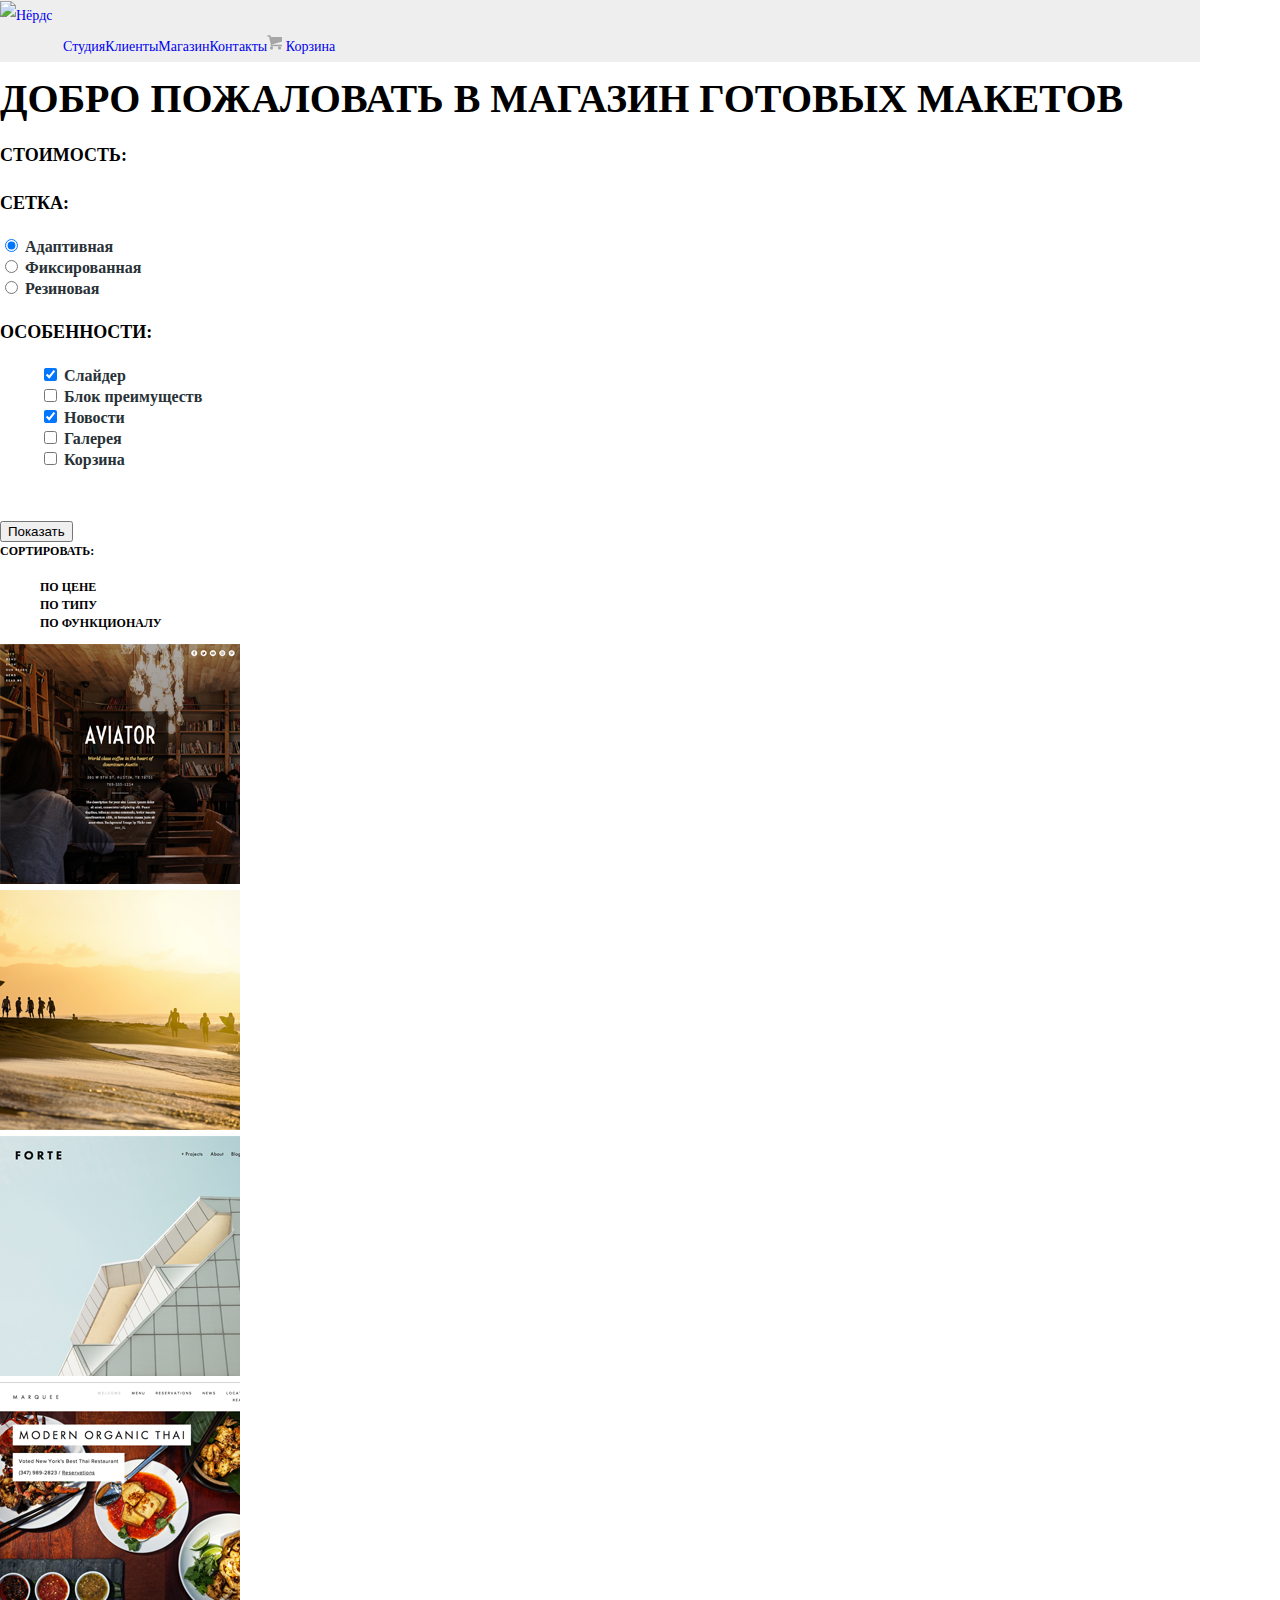
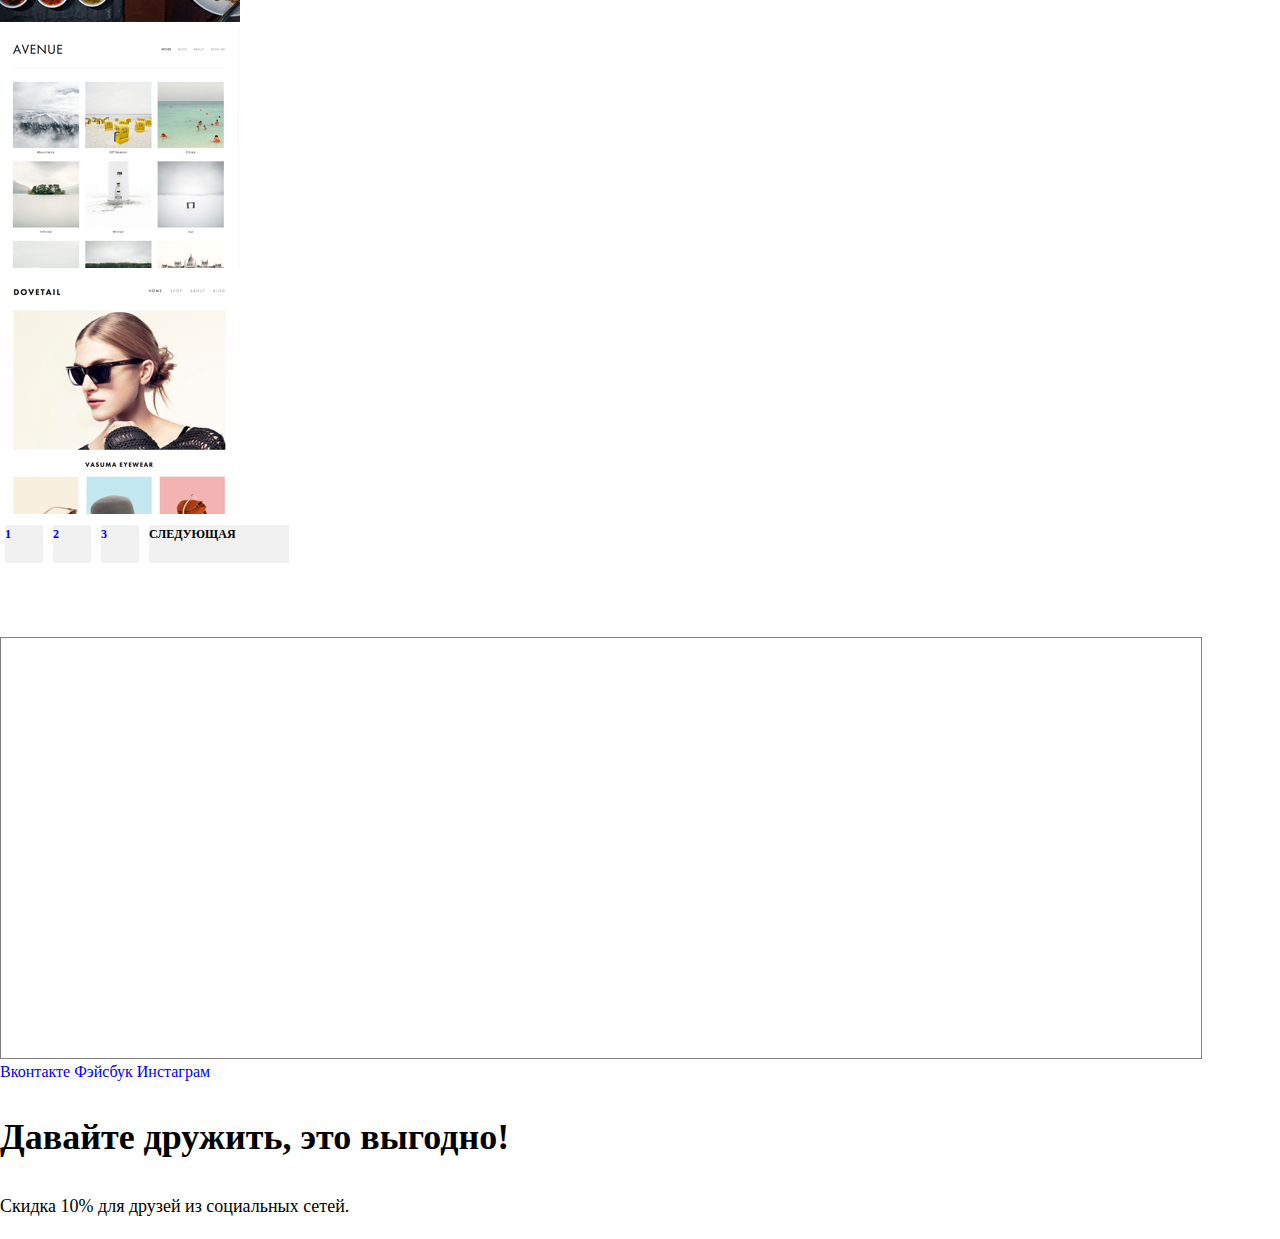
==== catalog.html @ 52294594 "5" ====
<!DOCTYPE html>
<html lang="ru">
  <head>
     <meta charset="utf-8">
     <link href="css/style.css" type="text/css" rel="stylesheet">
     <title>HTML Academy: Нёрдс</title>
  </head>
<body>
 <header class="main-header">
    <div class="container">
        <div class="index-logo">
           <a href="index.html"><img src="data:image/png;" href="index.html" width="" height="" alt="Нёрдс"></a>
        </div>
      <nav class="main-navigation">
         <ul class="top-menu">
            <li class="top-menu-link1"><a href="#">Студия</a></li>
            <li class="top-menu-link1"><a href="#">Клиенты</a></li>
            <li class="top-menu-link1"><a href="index.html">Магазин</a></li>
            <li class="top-menu-link1"><a href="#">Контакты</a></li>
         </ul>
      </nav>
      <div class="user-block">
        <img src="img/.icon-basket.png" width="15" height="15" alt="icon-basket">
        <a class="cart" href="#">Корзина</a>
      </div>
    </div>
 </header>
<main class="container"
  <div class="welcome">
   <h1>ДОБРО ПОЖАЛОВАТЬ В МАГАЗИН ГОТОВЫХ МАКЕТОВ<h2>
  </div>
  <div class="block-left"
    <div class="cost">
      <p>СТОИМОСТЬ:</p>
      <!--фильтр-->
    </div>
    <div class="regulation">
      <div class="grid">
        <p>СЕТКА:</p>
        </label>
         <input type="radio" name="type" value="Адаптивная" checked>
          Адаптивная
        </label><br>
        </label>
         <input type="radio" name="type" value="Фиксированная">
          Фиксированная
        </label><br>
        </label>
         <input type="radio" name="type" value="Резиновая">
          Резиновая
        </label>
      </div>
      <div class="features">
        <p>ОСОБЕННОСТИ:</p>
        <ul class="choose-features">
          <li><input type="checkbox" name="attribute" checked>
              <label for="Слайдер">Слайдер</label></li>
          <li><input type="checkbox" name="attribute">
              <label for="Блок преимуществ">Блок преимуществ</label></li>
          <li><input type="checkbox" name="attribute" checked>
              <label for="Новости">Новости</label></li>
          <li><input type="checkbox" name="attribute">
              <label for="Галерея">Галерея</label></li>
          <li><input type="checkbox" name="attribute">
              <label for="Корзина">Корзина</label></li><br>
      </div>
      <input class="show" type="submit" value="Показать">
    </div>
  </div>
  <div class="block-content">
   <div class="sort"
       <p>СОРТИРОВАТЬ:</p>
     <ul>
       <li>ПО ЦЕНЕ</li>
       <li>ПО ТИПУ</li>
       <li>ПО ФУНКЦИОНАЛУ</li>
     </ul>
   </div>
   <div class="model-1">
      <div class="img">
        <img src="img/Layer 34.png" weight="240" height="240" alt="aviator">
      </div>
      <div class="window">
        <!--всплывающее окно с названием-->
      </div>
   </div>
   <div class="model-2">
      <div class="img">
        <img src="img/sqspc2-1.png" weight="240" height="240" alt="sunset">
      </div>
      <div class="window">
      <!--всплывающее окно с названием-->
      </div>
   </div>
   <div class="model-3">
     <div class="img">
       <img src="img/forte.png" weight="240" height="240" alt="forte">
     </div>
     <div class="window">
     <!--всплывающее окно с названием-->
     </div>
   </div>
   <div class="mode-4">
     <div class="img">
       <img src="img/thai.png" weight="240" height="240" alt="thai">
     </div>
     <div class="window">
     <!--всплывающее окно с названием-->
     </div>
   </div>
   <div class="model-5">
     <img src="img/avenue.png" weight="240" height="240" alt="avenue">
     <div class="img">
     </div>
     <div class="window">
     <!--всплывающее окно с названием-->
     </div>
   </div>
   <div class="model-6">
     <img src="img/dovetail.png" weight="240" height="240" alt="dovetail">
     <div class="img">
     </div>
     <div class="window">
     <!--всплывающее окно с названием-->
     </div>
   </div>
  </div>
  <div class="paginator">
              <a href="#" class="first" checked>1</a>
              <a href="#" class="second">2</a>
              <a href="#" class="third">3</a>
              <a href="#" class="next">СЛЕДУЮЩАЯ</a>
  </div>
</main>
<div class="container">
   <div class="map-app">
    <!--Сюда вставим карту-->
   </div>
   <footer class="main-footer">
        <div class="contacts">
          <a class="btn" value="VKontakte" href="#">Вконтакте</a>
          <a class="btn" value="facebook" href="#">Фэйсбук</a>
          <a class="btn" value="instagram" href="#">Инстаграм</a>
          <p class="lets-friend"><b>Давайте дружить, это выгодно!</b></p>
          <p>Скидка 10% для друзей из социальных сетей.</p>
        </div>
   </footer>
  </div>
 </body>
</html>
---- css/style.css ----
body {
  font-family: Roboto Medium;
  font-size: 16px;
  line-height: 22px;
  color: #283136;
  margin:0;
  padding:0;
}
<!-- может лишнее
 .text-under-h2,
.we-work-hard  {
  font-size: 16px;
  line-height: 22px;
  color: #283136;
  font-family: Roboto Medium;
} -->
header {
  width: 1200px;
  background-color: #eeeeee;
}
h1 {
  font-size: 40px;
  line-height: auto;
  color: #000000;
}
h2,
.lets-friend,
.we-proud {
  font-size: 36px;
  line-height: 36px;
  color: #000000;
  font-family: Roboto Medium;
}
h3 {
  font-size: 18px;
  line-height: 30px;
  color: #000000;
  font-family: Roboto Medium;
}
.text-under-h3 {
  font-family: Roboto Medium;
  font-size: 15px;
  line-height: 22px;
  color: #283136;
}
.index-logo {
  float: left;
  width:139px;
}
.top-menu {
    font-size: 14px;
    line-height: 30px;
    color: #000000;
    width: 396px;
    clear: both;
    margin: 23px;
}
.user-block {
}
.top-menu-link1,
.top-menu-link2,
.top-menu-link3,
.top-menu-link4 {
 float: left;
 margin:s 46px;
}
.slider {
  background-color: #eeeeee;
}
a {
  display:inline-block;
  vertical-align: middle;
  text-decoration: none;
}
.glukhanko-cite {
  width: 198px;
  height: 37px;
  margin-right: 121px;
  vertical-align: middle;
}
.academy-cite {
  width: 199px;
  height: 68px;
  margin-right: 124px;
  vertical-align: middle;
}
.borodinsky-cite {
  width: 209px;
  height: 86px;
  vertical-align: middle;
}
li {
  list-style-type: none;
}
.main-header {
  font-size: 14px;
  line-height: 30px;
  color: #000000;
}
.show, {
  font-size: 12px;
  line-height: 18px;
  font-family: Roboto Bold;
}
p {
  font-family: Roboto Medium;
  font-size: 18px;
  line-height: 30px;
  color: #000000;
}
.sort {
  color: #000000;
  font-size: 12px;
  line-height: 18px;
}
.grid,
.choose-features {
    font-family: Roboto Medium;
    color: #283136;
    font-size: 16px;
    line-height: 20px;
}
.paginator {
  height: 38px;
  margin-bottom: 79px;
  vertical-align: top;
  font-size: 12px;
  line-height: 18px;
  color: #000000;
}
.first,
.second,
.third {
  background: #f1f1f1;
  height: 38px;
  width: 38px;
  border-color: #f1f1f1;
  margin: 5px;
  float: left;
}

.next {
  font-size: 12px;
  background: #f1f1f1;
  width: 140px;
  min-height: 38px;
  margin: 5px;
  color: #000000;
  float-right: 10px;
}
.map-app {
  width: 1200px;
  height: 420px;
  border: 1px solid gray;
}
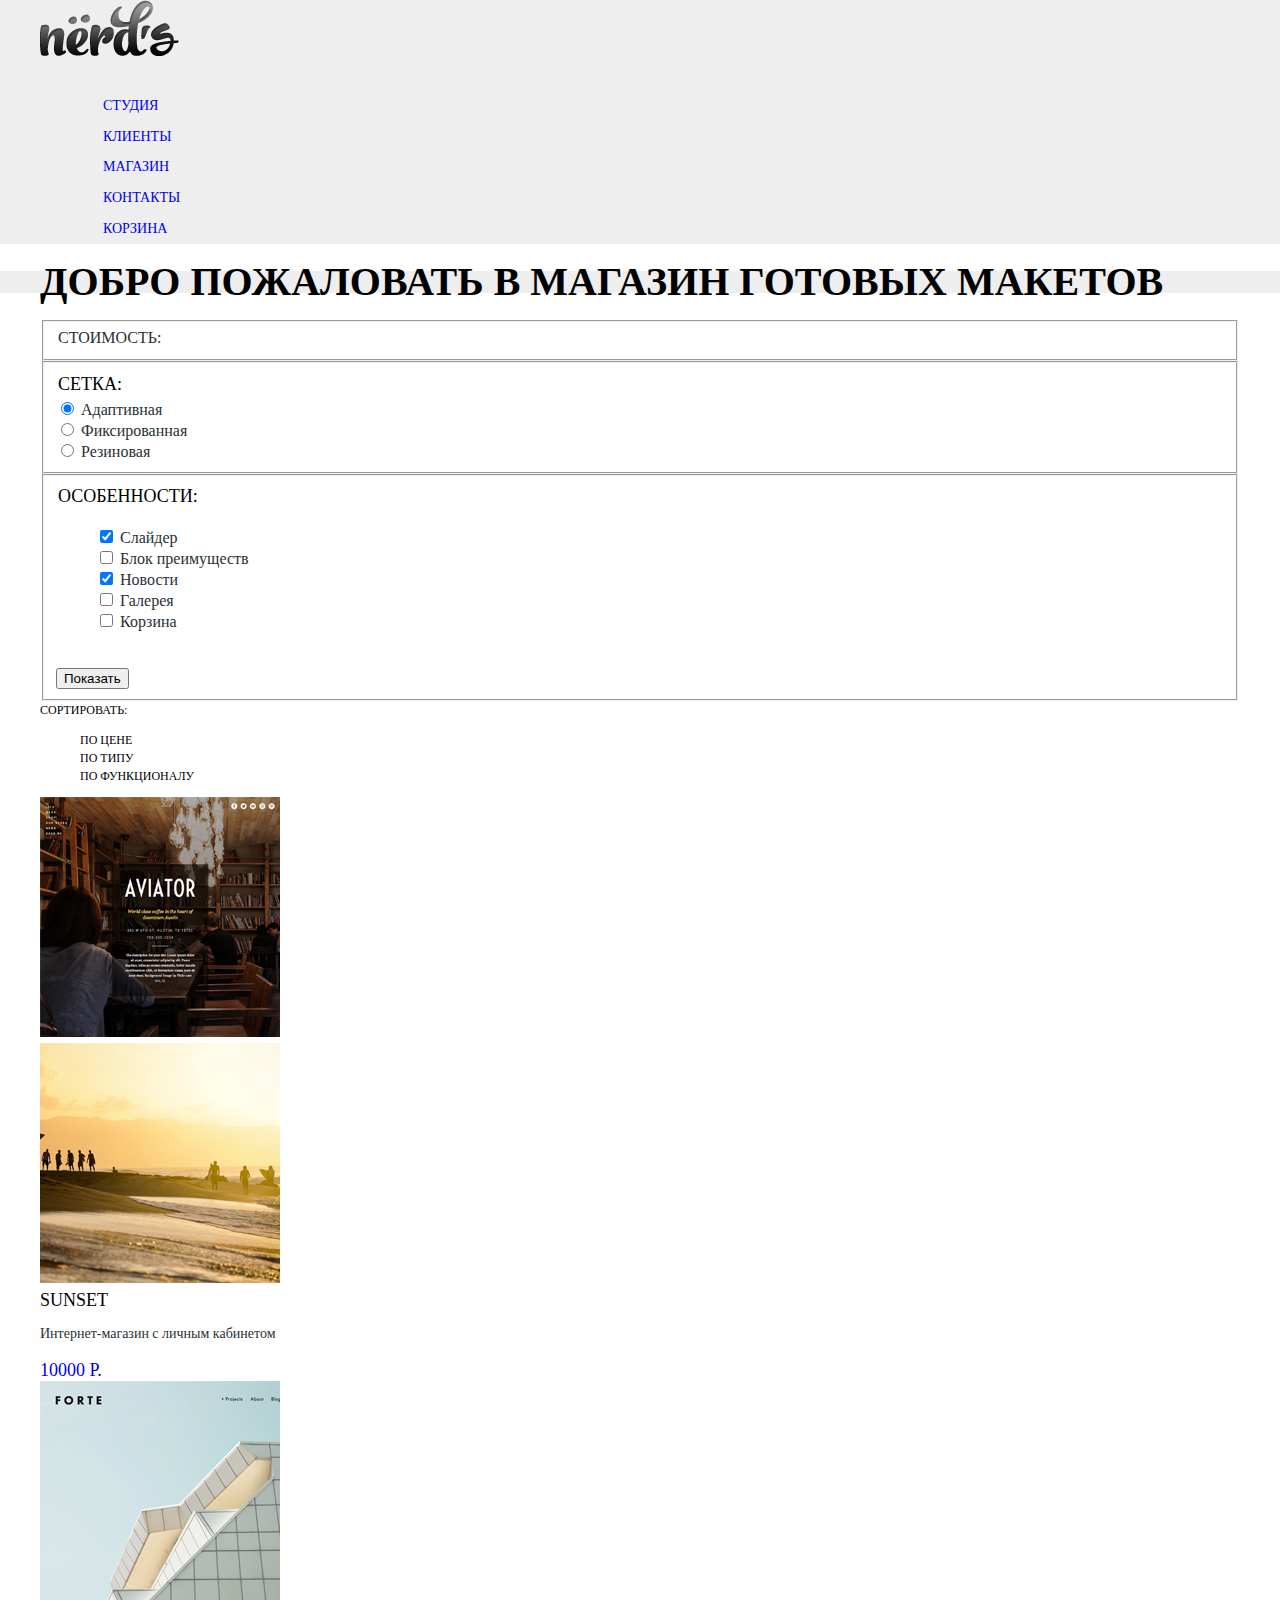
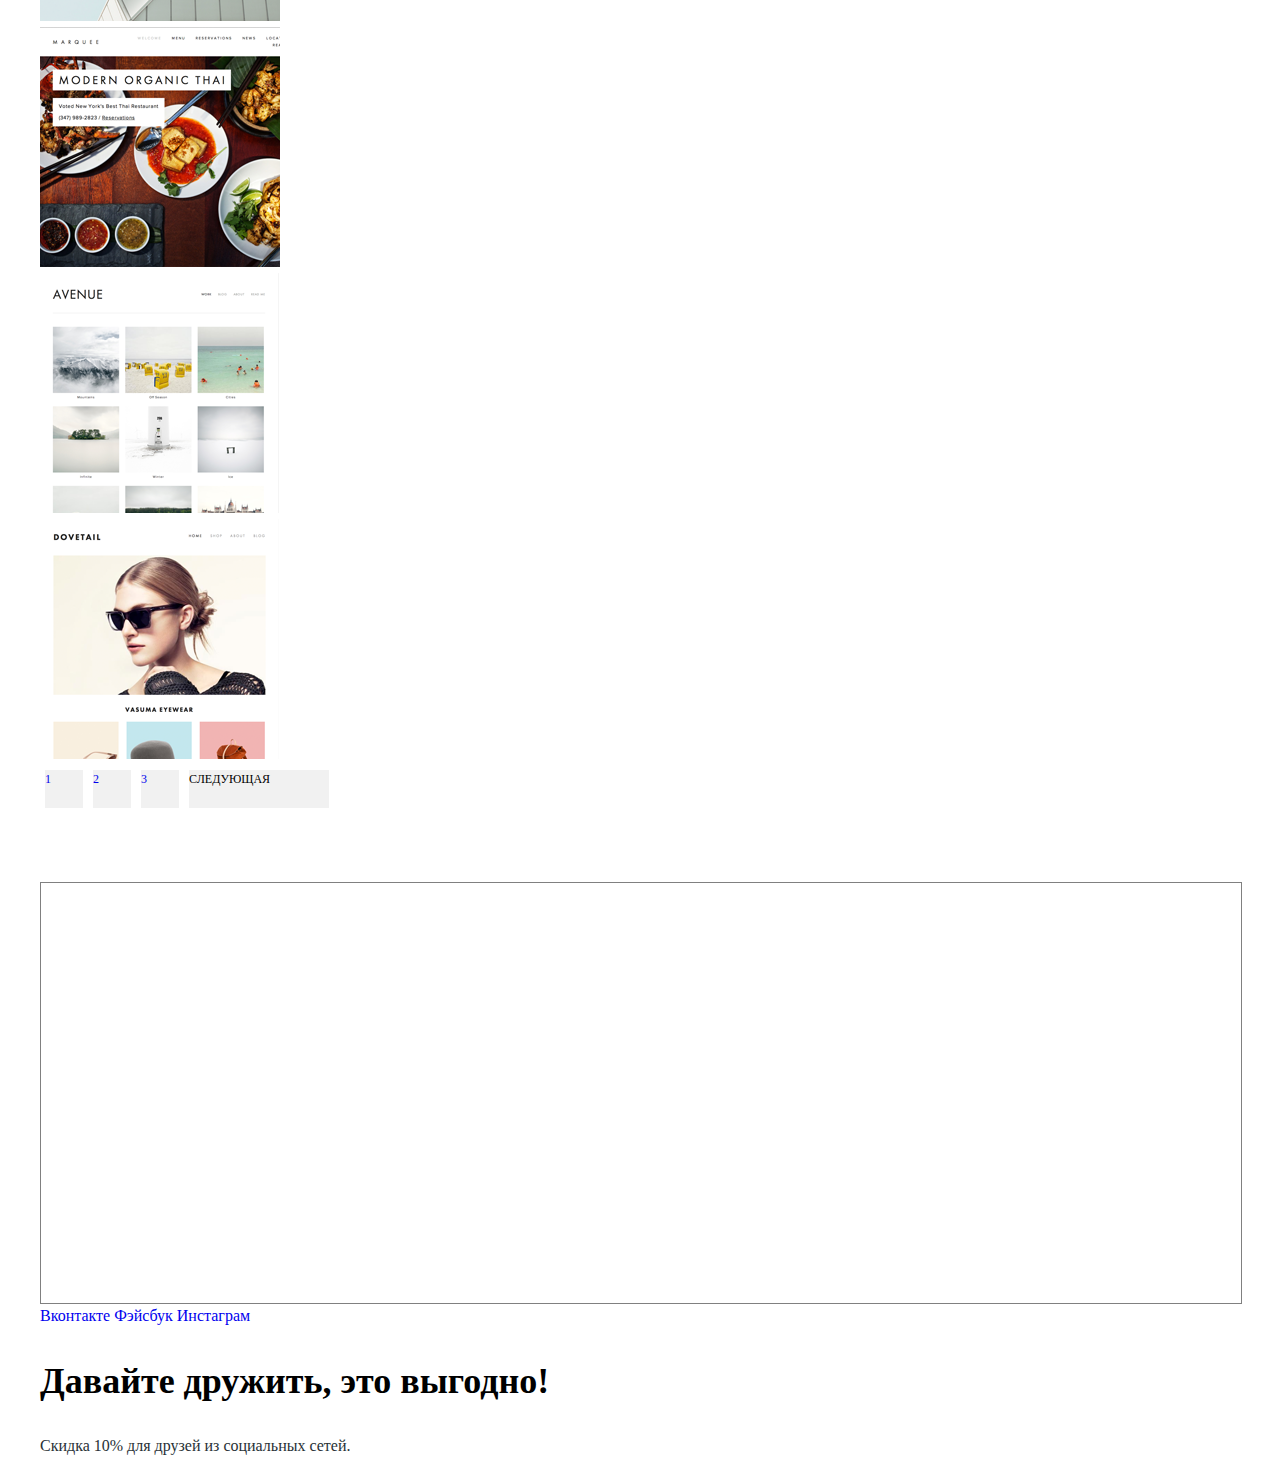
==== commit b7e34f43: "6" ====
--- a/catalog.html
+++ b/catalog.html
@@ -3,55 +3,61 @@
   <head>
      <meta charset="utf-8">
      <link href="css/style.css" type="text/css" rel="stylesheet">
-     <title>HTML Academy: Нёрдс</title>
+     <title>HTML Academy: Нердс</title>
   </head>
 <body>
  <header class="main-header">
     <div class="container">
         <div class="index-logo">
-           <a href="index.html"><img src="data:image/png;" href="index.html" width="" height="" alt="Нёрдс"></a>
+           <a href="index.html"><img src="img/index-logo.png" width="139" height="56" alt="Нёрдс"></a>
         </div>
       <nav class="main-navigation">
          <ul class="top-menu">
-            <li class="top-menu-link1"><a href="#">Студия</a></li>
-            <li class="top-menu-link1"><a href="#">Клиенты</a></li>
-            <li class="top-menu-link1"><a href="index.html">Магазин</a></li>
-            <li class="top-menu-link1"><a href="#">Контакты</a></li>
+            <li class="top-menu-link"><a href="#">Студия</a></li>
+            <li class="top-menu-link"><a href="#">Клиенты</a></li>
+            <li class="top-menu-link"><a href="index.html">Магазин</a></li>
+            <li class="top-menu-link"><a href="#">Контакты</a></li>
+            <li class="top-menu-link"><a href="#">Корзина</a></li>
          </ul>
       </nav>
-      <div class="user-block">
-        <img src="img/.icon-basket.png" width="15" height="15" alt="icon-basket">
-        <a class="cart" href="#">Корзина</a>
+ </header>
+ <div class="text-top">
+    <div class="container">
+      <h1>Добро пожаловать в магазин готовых макетов</h1>
+    </div>
+ </div>
+<main>
+<div class="container">
+ <div class="catalog-content">
+    <aside class="block-left">
+     <form>
+      <fieldset>
+      <div class="filter">
+        <legend class="filter-head">Стоимость:</legend>
+      <!--фильтр-->
       </div>
-    </div>
- </header>
-<main class="container"
-  <div class="welcome">
-   <h1>ДОБРО ПОЖАЛОВАТЬ В МАГАЗИН ГОТОВЫХ МАКЕТОВ<h2>
-  </div>
-  <div class="block-left"
-    <div class="cost">
-      <p>СТОИМОСТЬ:</p>
-      <!--фильтр-->
-    </div>
-    <div class="regulation">
-      <div class="grid">
-        <p>СЕТКА:</p>
-        </label>
-         <input type="radio" name="type" value="Адаптивная" checked>
-          Адаптивная
-        </label><br>
-        </label>
-         <input type="radio" name="type" value="Фиксированная">
-          Фиксированная
-        </label><br>
-        </label>
-         <input type="radio" name="type" value="Резиновая">
-          Резиновая
-        </label>
+      </fieldset>
+      <div class="regulation">
+      <fieldset>
+        <div class="grid">
+                <legend class="grid-head">Сетка:</legend>
+           </label>
+            <input type="radio" name="type" value="Адаптивная" checked>
+             Адаптивная
+           </label><br>
+           </label>
+            <input type="radio" name="type" value="Фиксированная">
+             Фиксированная
+           </label><br>
+           </label>
+            <input type="radio" name="type" value="Резиновая">
+             Резиновая
+           </label>
       </div>
+     </fieldset>
+     <fieldset>
       <div class="features">
-        <p>ОСОБЕННОСТИ:</p>
+            <legend class="features-head">Особенности:</legend>
         <ul class="choose-features">
           <li><input type="checkbox" name="attribute" checked>
               <label for="Слайдер">Слайдер</label></li>
@@ -64,19 +70,20 @@
           <li><input type="checkbox" name="attribute">
               <label for="Корзина">Корзина</label></li><br>
       </div>
-      <input class="show" type="submit" value="Показать">
-    </div>
-  </div>
-  <div class="block-content">
+      <input class="button-show" type="submit" value="Показать">
+    </fieldset>
+    </form>
+   </aside>
+  <div class="block-right">
    <div class="sort"
-       <p>СОРТИРОВАТЬ:</p>
+       <p>Сортировать:</p>
      <ul>
-       <li>ПО ЦЕНЕ</li>
-       <li>ПО ТИПУ</li>
-       <li>ПО ФУНКЦИОНАЛУ</li>
+       <li>По цене</li>
+       <li>По типу</li>
+       <li>По функционалу</li>
      </ul>
    </div>
-   <div class="model-1">
+   <div class="model model-aviator">
       <div class="img">
         <img src="img/Layer 34.png" weight="240" height="240" alt="aviator">
       </div>
@@ -84,15 +91,17 @@
         <!--всплывающее окно с названием-->
       </div>
    </div>
-   <div class="model-2">
+   <div class="model model-sunset">
       <div class="img">
         <img src="img/sqspc2-1.png" weight="240" height="240" alt="sunset">
       </div>
       <div class="window">
-      <!--всплывающее окно с названием-->
+      SUNSET
+      <p class="description">Интернет-магазин с личным кабинетом</p>
+      <a class="btn" href="#">10000 Р.</a>
       </div>
    </div>
-   <div class="model-3">
+   <div class="model model-forte">
      <div class="img">
        <img src="img/forte.png" weight="240" height="240" alt="forte">
      </div>
@@ -100,7 +109,7 @@
      <!--всплывающее окно с названием-->
      </div>
    </div>
-   <div class="mode-4">
+   <div class="model model-thai">
      <div class="img">
        <img src="img/thai.png" weight="240" height="240" alt="thai">
      </div>
@@ -108,7 +117,7 @@
      <!--всплывающее окно с названием-->
      </div>
    </div>
-   <div class="model-5">
+   <div class="model model-avenue">
      <img src="img/avenue.png" weight="240" height="240" alt="avenue">
      <div class="img">
      </div>
@@ -116,7 +125,7 @@
      <!--всплывающее окно с названием-->
      </div>
    </div>
-   <div class="model-6">
+   <div class="model model-dovetail">
      <img src="img/dovetail.png" weight="240" height="240" alt="dovetail">
      <div class="img">
      </div>
@@ -126,11 +135,13 @@
    </div>
   </div>
   <div class="paginator">
-              <a href="#" class="first" checked>1</a>
-              <a href="#" class="second">2</a>
-              <a href="#" class="third">3</a>
-              <a href="#" class="next">СЛЕДУЮЩАЯ</a>
+              <a href="#" class="pagination-item" checked>1</a>
+              <a href="#" class="pagination-item">2</a>
+              <a href="#" class="pagination-item">3</a>
+              <a href="#" class="next">Следующая</a>
+   </div>
   </div>
+ </div>
 </main>
 <div class="container">
    <div class="map-app">
@@ -141,7 +152,7 @@
           <a class="btn" value="VKontakte" href="#">Вконтакте</a>
           <a class="btn" value="facebook" href="#">Фэйсбук</a>
           <a class="btn" value="instagram" href="#">Инстаграм</a>
-          <p class="lets-friend"><b>Давайте дружить, это выгодно!</b></p>
+          <p class="text-bottom"><b>Давайте дружить, это выгодно!</b></p>
           <p>Скидка 10% для друзей из социальных сетей.</p>
         </div>
    </footer>
--- a/css/style.css
+++ b/css/style.css
@@ -6,45 +6,51 @@
   margin:0;
   padding:0;
 }
-<!-- может лишнее
- .text-under-h2,
-.we-work-hard  {
-  font-size: 16px;
-  line-height: 22px;
-  color: #283136;
-  font-family: Roboto Medium;
-} -->
 header {
-  width: 1200px;
+  font-size: 14px;
+  line-height: 30px;
+  color: #000000;
   background-color: #eeeeee;
 }
+.container {
+  width: 1200px;
+  margin: 0 auto;
+}
 h1 {
-  font-size: 40px;
-  line-height: auto;
-  color: #000000;
+    font-size: 40px;
+    line-height: auto;
+    color: #000000;
+    text-transform: uppercase;
 }
 h2,
-.lets-friend,
-.we-proud {
+.text-bottom,
+.about-us-title {
   font-size: 36px;
   line-height: 36px;
   color: #000000;
   font-family: Roboto Medium;
+}
+.year {
+  font-family: Roboto Medium;
+  font-sise: 16px;
+  line-height: 8,56;
+  color: #000000;
+  text-transform: uppercase;
 }
 h3 {
   font-size: 18px;
   line-height: 30px;
   color: #000000;
   font-family: Roboto Medium;
+  text-transform: uppercase;
 }
-.text-under-h3 {
+.service-text {
   font-family: Roboto Medium;
   font-size: 15px;
   line-height: 22px;
   color: #283136;
 }
 .index-logo {
-  float: left;
   width:139px;
 }
 .top-menu {
@@ -54,18 +60,14 @@
     width: 396px;
     clear: both;
     margin: 23px;
+    background-color: #eeeeee;
+    text-transform: uppercase;
 }
-.user-block {
-}
-.top-menu-link1,
-.top-menu-link2,
-.top-menu-link3,
-.top-menu-link4 {
- float: left;
- margin:s 46px;
-}
+.text-top,
 .slider {
   background-color: #eeeeee;
+  margin:0;
+  padding:0;
 }
 a {
   display:inline-block;
@@ -92,33 +94,38 @@
 li {
   list-style-type: none;
 }
-.main-header {
-  font-size: 14px;
-  line-height: 30px;
-  color: #000000;
+.slide-item-button,
+.button-order {
+  text-transform: uppercase;
+  font-size: 12px;
+  line-height: 18px;
 }
-.show, {
+.button-show, {
   font-size: 12px;
   line-height: 18px;
   font-family: Roboto Bold;
+  text-transform: uppercase;
 }
-p {
+
+.sort {
+  color: #000000;
+  font-size: 12px;
+  line-height: 18px;
+  text-transform: uppercase;
+}
+.regulation {
+    font-family: Roboto Medium;
+    color: #283136;
+    font-size: 16px;
+    line-height: 20px;
+}
+.features-head,
+.grid-head {
   font-family: Roboto Medium;
   font-size: 18px;
   line-height: 30px;
   color: #000000;
-}
-.sort {
-  color: #000000;
-  font-size: 12px;
-  line-height: 18px;
-}
-.grid,
-.choose-features {
-    font-family: Roboto Medium;
-    color: #283136;
-    font-size: 16px;
-    line-height: 20px;
+  text-transform: uppercase;
 }
 .paginator {
   height: 38px;
@@ -128,9 +135,7 @@
   line-height: 18px;
   color: #000000;
 }
-.first,
-.second,
-.third {
+.pagination-item {
   background: #f1f1f1;
   height: 38px;
   width: 38px;
@@ -147,9 +152,23 @@
   margin: 5px;
   color: #000000;
   float-right: 10px;
+  text-transform: uppercase;
 }
 .map-app {
   width: 1200px;
   height: 420px;
   border: 1px solid gray;
 }
+.filter-head {
+  text-transform: uppercase;
+}
+.window {
+  font-size: 18px;
+  line-height: 8,56px;
+  color: #000000;
+}
+.description {
+  font-size: 14px;
+  line-height: 18px;
+  color: #283136;
+}
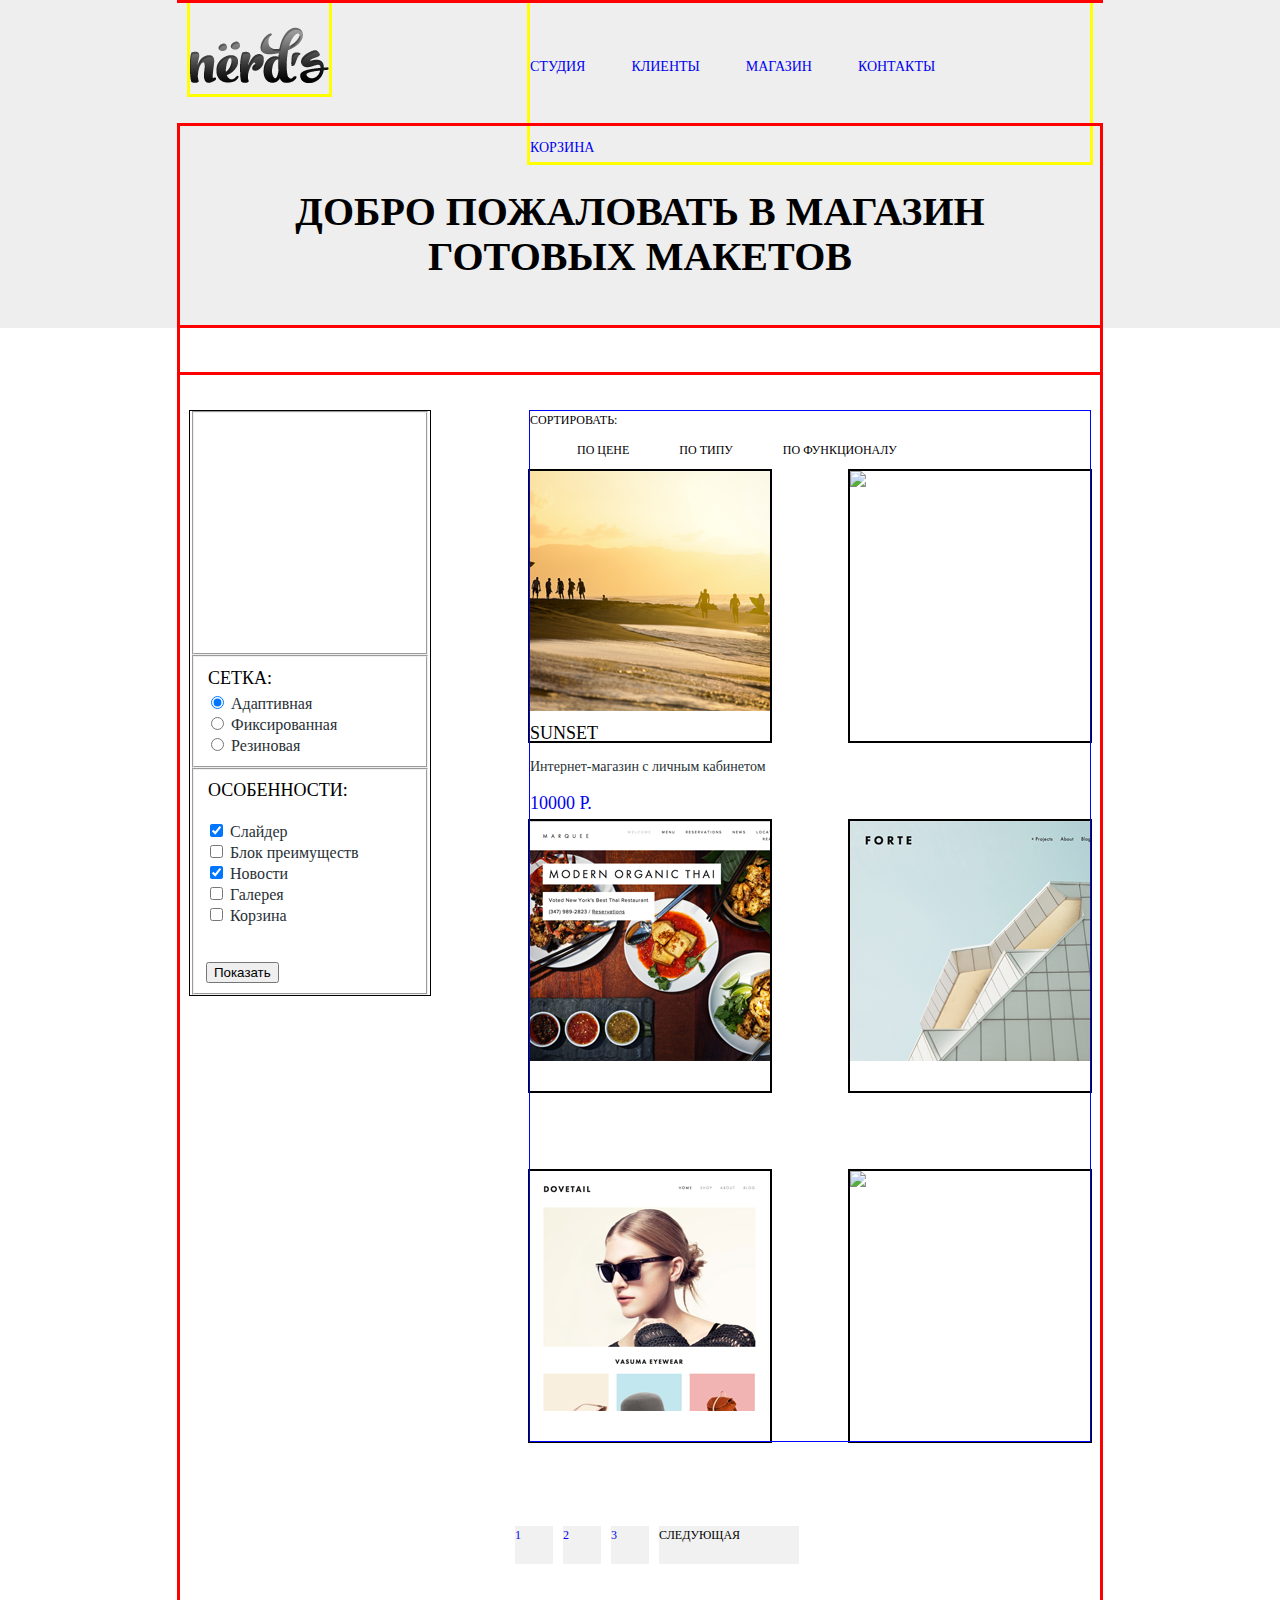
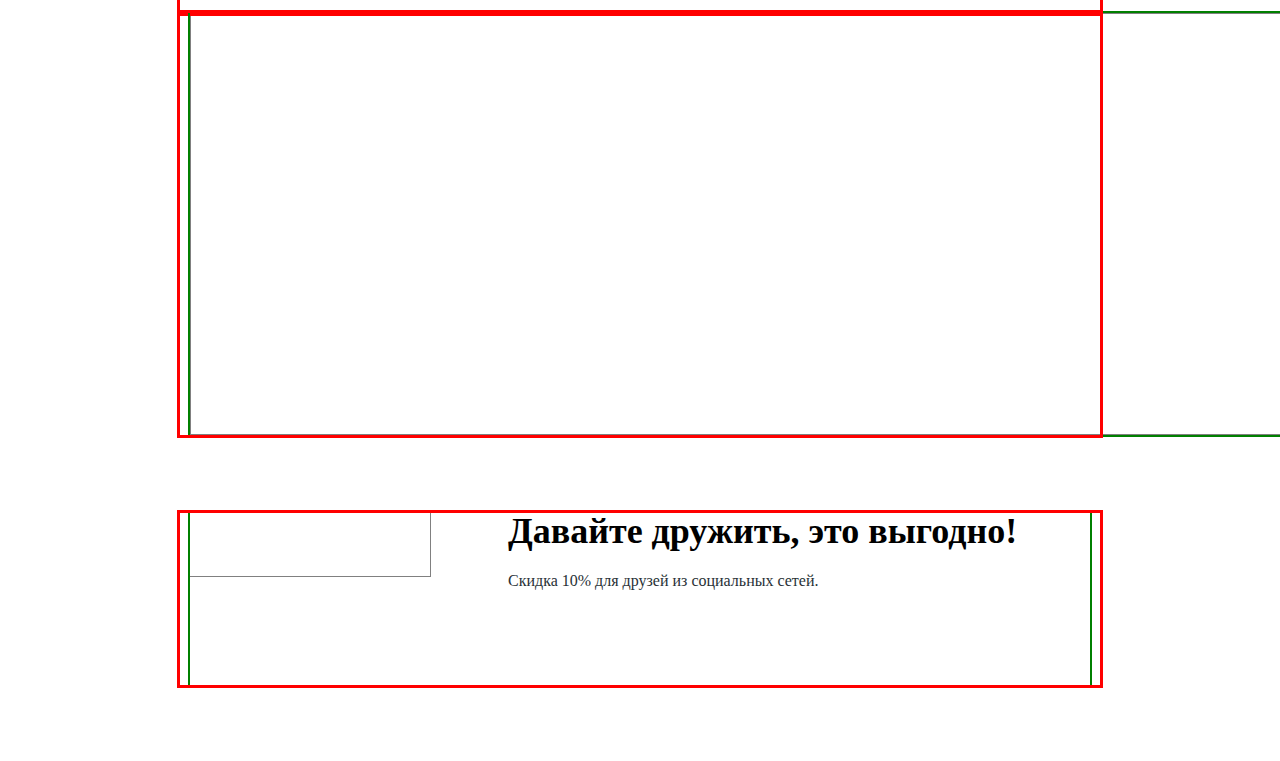
==== commit ea1fcc3d: "сетка каталога" ====
--- a/catalog.html
+++ b/catalog.html
@@ -27,7 +27,7 @@
     </div>
  </div>
 <main>
-<div class="container">
+<div class="container clearfix">
  <div class="catalog-content">
     <aside class="block-left">
      <form>
@@ -76,16 +76,16 @@
    </aside>
   <div class="block-right">
    <div class="sort"
-       <p>Сортировать:</p>
+       <p class="top-text">Сортировать:</p>
      <ul>
-       <li>По цене</li>
-       <li>По типу</li>
-       <li>По функционалу</li>
+       <li class="top-text">По цене</li>
+       <li class="top-text">По типу</li>
+       <li class="top-text">По функционалу</li>
      </ul>
    </div>
    <div class="model model-aviator">
       <div class="img">
-        <img src="img/Layer 34.png" weight="240" height="240" alt="aviator">
+        <img src="img/aviator-model.png" weight="240" height="240" alt="aviator">
       </div>
       <div class="window">
         <!--всплывающее окно с названием-->
@@ -93,7 +93,7 @@
    </div>
    <div class="model model-sunset">
       <div class="img">
-        <img src="img/sqspc2-1.png" weight="240" height="240" alt="sunset">
+        <img src="img/sunset-model.png" weight="240" height="240" alt="sunset">
       </div>
       <div class="window">
       SUNSET
@@ -103,7 +103,7 @@
    </div>
    <div class="model model-forte">
      <div class="img">
-       <img src="img/forte.png" weight="240" height="240" alt="forte">
+       <img src="img/forte-model.png" weight="240" height="240" alt="forte">
      </div>
      <div class="window">
      <!--всплывающее окно с названием-->
@@ -111,14 +111,14 @@
    </div>
    <div class="model model-thai">
      <div class="img">
-       <img src="img/thai.png" weight="240" height="240" alt="thai">
+       <img src="img/thai-model.png" weight="240" height="240" alt="thai">
      </div>
      <div class="window">
      <!--всплывающее окно с названием-->
      </div>
    </div>
    <div class="model model-avenue">
-     <img src="img/avenue.png" weight="240" height="240" alt="avenue">
+     <img src="img/avenue-model.png" weight="240" height="240" alt="avenue">
      <div class="img">
      </div>
      <div class="window">
@@ -126,7 +126,7 @@
      </div>
    </div>
    <div class="model model-dovetail">
-     <img src="img/dovetail.png" weight="240" height="240" alt="dovetail">
+     <img src="img/dovetail-model.png" weight="240" height="240" alt="dovetail">
      <div class="img">
      </div>
      <div class="window">
@@ -143,18 +143,23 @@
   </div>
  </div>
 </main>
-<div class="container">
+ <div class="container">
    <div class="map-app">
-    <!--Сюда вставим карту-->
-   </div>
+        <iframe src="https://www.google.com/maps/embed?pb=!1m18!1m12!1m3!1d1998.5989424123713!2d30.32089461573676!3d59.93879686904836!2m3!1f0!2f0!3f0!3m2!1i1024!2i768!4f13.1!3m3!1m2!1s0x4696310fca5ba729%3A0xea9c53d4493c879f!2z0JHQvtC70YzRiNCw0Y8g0JrQvtC90Y7RiNC10L3QvdCw0Y8g0YPQuy4sIDE5LCDQodCw0L3QutGCLdCf0LXRgtC10YDQsdGD0YDQsywgMTkxMTg2!5e0!3m2!1sru!2sru!4v1462174808913" width="1199" height="416" frameborder="0" style="border:0" allowfullscreen></iframe>
+        </div>
+  </div>
    <footer class="main-footer">
+    <div class="container">
         <div class="contacts">
+        <div class="icon">
           <a class="btn" value="VKontakte" href="#">Вконтакте</a>
           <a class="btn" value="facebook" href="#">Фэйсбук</a>
           <a class="btn" value="instagram" href="#">Инстаграм</a>
+         </div>
           <p class="text-bottom"><b>Давайте дружить, это выгодно!</b></p>
-          <p>Скидка 10% для друзей из социальных сетей.</p>
+          <p class="paragraph-bottom">Скидка 10% для друзей из социальных сетей.</p>
         </div>
+      </div>
    </footer>
   </div>
  </body>
--- a/css/style.css
+++ b/css/style.css
@@ -1,26 +1,178 @@
+html,
 body {
-  font-family: Roboto Medium;
+  font-family: 'Roboto Medium';
   font-size: 16px;
   line-height: 22px;
   color: #283136;
   margin:0;
   padding:0;
-}
-header {
-  font-size: 14px;
-  line-height: 30px;
-  color: #000000;
-  background-color: #eeeeee;
-}
+  min-width: 1200px;
+  min-height: 1750px;
+}
+.main-header {
+    min-height: 126px;
+    background-color: #eeeeee;
+}
+
 .container {
-  width: 1200px;
+  width: 900px;
   margin: 0 auto;
-}
-h1 {
-    font-size: 40px;
-    line-height: auto;
+  outline: 3px solid red;
+  padding: 0 10px;
+  font-size: 0px;
+}
+.index-logo {
+     width: 139px;
+     min-height: px;
+     outline: 3px solid yellow;
+     float: left;
+     padding-top: 27px;
+}
+.main-navigation {
+    outline: 3px solid yellow;
+    width: 560px;
+    min-height: 126px;
+    float: right;
     color: #000000;
     text-transform: uppercase;
+}
+.top-menu-link {
+    display: inline-block;
+    margin-right: 46px;
+    font-size: 14px;
+    margin-top: 55px;
+}
+.top-menu-link:nth-last-child {
+}
+ul {
+  padding-left: 0;
+}
+.slider-inner {
+    min-height: 231px;
+    outline: 3px solid yellow;
+}
+.feature {
+    min-height: 231px;
+    width: 460px;
+    outline: 3px solid blue;
+    float: left;
+    font-family: 'Roboto Medium';
+    font-size: 16px;
+    line-height: 22px;
+    color: #283136;
+}
+
+.slide-image {
+    width:338px;
+    min-height:231px;
+    outline: 1px solid green;
+    float: right;
+}
+.clearfix:after {
+    content: ' ';
+    display:table;
+    clear:both;
+}
+.service-web-sites,
+.service-apps{
+    width: 241px;
+    min-height: 300px;
+    outline: 2px solid black;
+    float: left;
+    margin-right: 88px;
+}
+.service-presentations {
+    width: 241px;
+    min-height: 300px;
+    outline: 2px solid black;
+    float:right;
+    margin: 0px;
+}
+.service {
+  margin-top: 80px;
+  margin-bottom: 80px;
+}
+.service-text {
+    font-family: 'Roboto Medium';
+  font-size: 15px;
+  line-height: 22px;
+  color: #283136;
+}
+.slide-item-button,
+.button-order {
+  text-transform: uppercase;
+  font-size: 12px;
+  line-height: 18px;
+}
+.about-us {
+    min-height:341px;
+    width: 571px;
+    outline: 2px solid green;
+    margin-right: 68px;
+    float:left;
+    margin-top: 74px;
+    margin-bottom: 73px;
+    font-family: 'Roboto Medium';
+    font-size: 16px;
+    line-height: 22px;
+    color: #283136;
+}
+li {
+  list-style-type: none;
+}
+.about-us-visual {
+    min-height:341px;
+    width:225px;
+    outline: 2px solid green;
+    float:right;
+    margin-top: 74px;
+    margin-bottom: 73px;
+    font-family: 'Roboto Medium';
+    font-size: 16px;
+    line-height: 22px;
+    color: 283136
+}
+.text-bottom,
+.about-us-title {
+  font-size: 36px;
+  line-height: 36px;
+  color: #000000;
+  font-family: 'Roboto Medium';
+}
+.about-us-text {
+    font-size: 16px;
+    line-height: 22px;
+    color: #283136;
+}
+.year {
+  font-family: 'Roboto Medium';
+  font-size: 16px;
+  line-height: 8,56;
+  color: #000000;
+  text-transform: uppercase;
+}
+.map-app {
+    min-height: 416px;
+    width: 100%;
+    outline: 2px solid green;
+}
+.contacts {
+    min-height:63px;
+    width: 900px;
+    outline: 2px solid green;
+    margin-top: 78px;
+    margin-bottom: 76px;
+    padding-bottom: 77px;
+}
+h1 {
+    font-style: 'Roboto Medium';
+    font-size: 40px;
+    line-height: 45px;
+    color: #000000;
+    text-transform: uppercase;
+    display: inline-block;
+    text-align: center;
+    margin-bottom: 93px;;
 }
 h2,
 .text-bottom,
@@ -28,31 +180,16 @@
   font-size: 36px;
   line-height: 36px;
   color: #000000;
-  font-family: Roboto Medium;
-}
-.year {
-  font-family: Roboto Medium;
-  font-sise: 16px;
-  line-height: 8,56;
-  color: #000000;
-  text-transform: uppercase;
+  font-family: 'Roboto Medium';
 }
 h3 {
   font-size: 18px;
   line-height: 30px;
   color: #000000;
-  font-family: Roboto Medium;
-  text-transform: uppercase;
-}
-.service-text {
-  font-family: Roboto Medium;
-  font-size: 15px;
-  line-height: 22px;
-  color: #283136;
-}
-.index-logo {
-  width:139px;
-}
+  font-family: 'Roboto Medium';
+  text-transform: uppercase;
+}
+/*
 .top-menu {
     font-size: 14px;
     line-height: 30px;
@@ -63,12 +200,16 @@
     background-color: #eeeeee;
     text-transform: uppercase;
 }
+*/
 .text-top,
 .slider {
   background-color: #eeeeee;
   margin:0;
   padding:0;
 }
+.text-top {
+    height: 202px;
+}
 a {
   display:inline-block;
   vertical-align: middle;
@@ -91,14 +232,9 @@
   height: 86px;
   vertical-align: middle;
 }
-li {
-  list-style-type: none;
-}
-.slide-item-button,
-.button-order {
-  text-transform: uppercase;
-  font-size: 12px;
-  line-height: 18px;
+.logos-of-cites {
+  height: 170px;
+  margin-bottom: 85px;
 }
 .button-show, {
   font-size: 12px;
@@ -106,34 +242,30 @@
   font-family: Roboto Bold;
   text-transform: uppercase;
 }
-
 .sort {
   color: #000000;
   font-size: 12px;
   line-height: 18px;
   text-transform: uppercase;
+  float: left;
+}
+.top-text {
+    display: inline-block;
+    margin-left: 47px;
 }
 .regulation {
-    font-family: Roboto Medium;
+    font-family: 'Roboto Medium';
     color: #283136;
     font-size: 16px;
     line-height: 20px;
 }
 .features-head,
 .grid-head {
-  font-family: Roboto Medium;
+  font-family: 'Roboto Medium';
   font-size: 18px;
   line-height: 30px;
   color: #000000;
   text-transform: uppercase;
-}
-.paginator {
-  height: 38px;
-  margin-bottom: 79px;
-  vertical-align: top;
-  font-size: 12px;
-  line-height: 18px;
-  color: #000000;
 }
 .pagination-item {
   background: #f1f1f1;
@@ -154,11 +286,76 @@
   float-right: 10px;
   text-transform: uppercase;
 }
+.catalog-content {
+    min-height: 1285px;
+}
+.block-left {
+    width: 240px;
+    outline: 1px solid black;
+    float:left;
+    margin-top:83px;
+}
+.block-right {
+    width: 560px;
+    min-height: 1005px;
+    float:right;
+    outline: 1px solid blue;
+    padding: 0px;
+    margin-top: 83px;
+    margin-bottom: 80px;
+}
+.filter {
+    height: 240px;
+}
+.model {
+ outline: 2px solid black;
+ width: 240px;
+ height: 270px;
+ display: inline-block;
+ float:left;
+ margin-bottom: 80px;
+}
+.model:nth-child(2n) {
+    float: right;
+}
+.model-avenue,
+.model-dovetail {
+    margin-bottom:0px;
+}
+.paginator {
+  height: 38px;
+ /*width: 284px;*/
+  margin-bottom: 79px;
+  vertical-align: top;
+  font-size: 12px;
+  line-height: 18px;
+  color: #000000;
+  clear:both;
+  margin-bottom: 79px;
+  margin-left:320px;
+}
 .map-app {
   width: 1200px;
   height: 420px;
   border: 1px solid gray;
 }
+.icon {
+    width: 240px;
+    height: 63px;
+    outline: 1px solid gray;
+    float:left;
+    margin-right: 78px;
+}
+.text-bottom {
+    display: inline-block;
+    margin: 0px;
+}
+.paragraph-bottom {
+    font-family: 'Roboto Bold';
+    font-size: 16px;
+    line-height: 22px;
+    color: #283136;
+}
 .filter-head {
   text-transform: uppercase;
 }
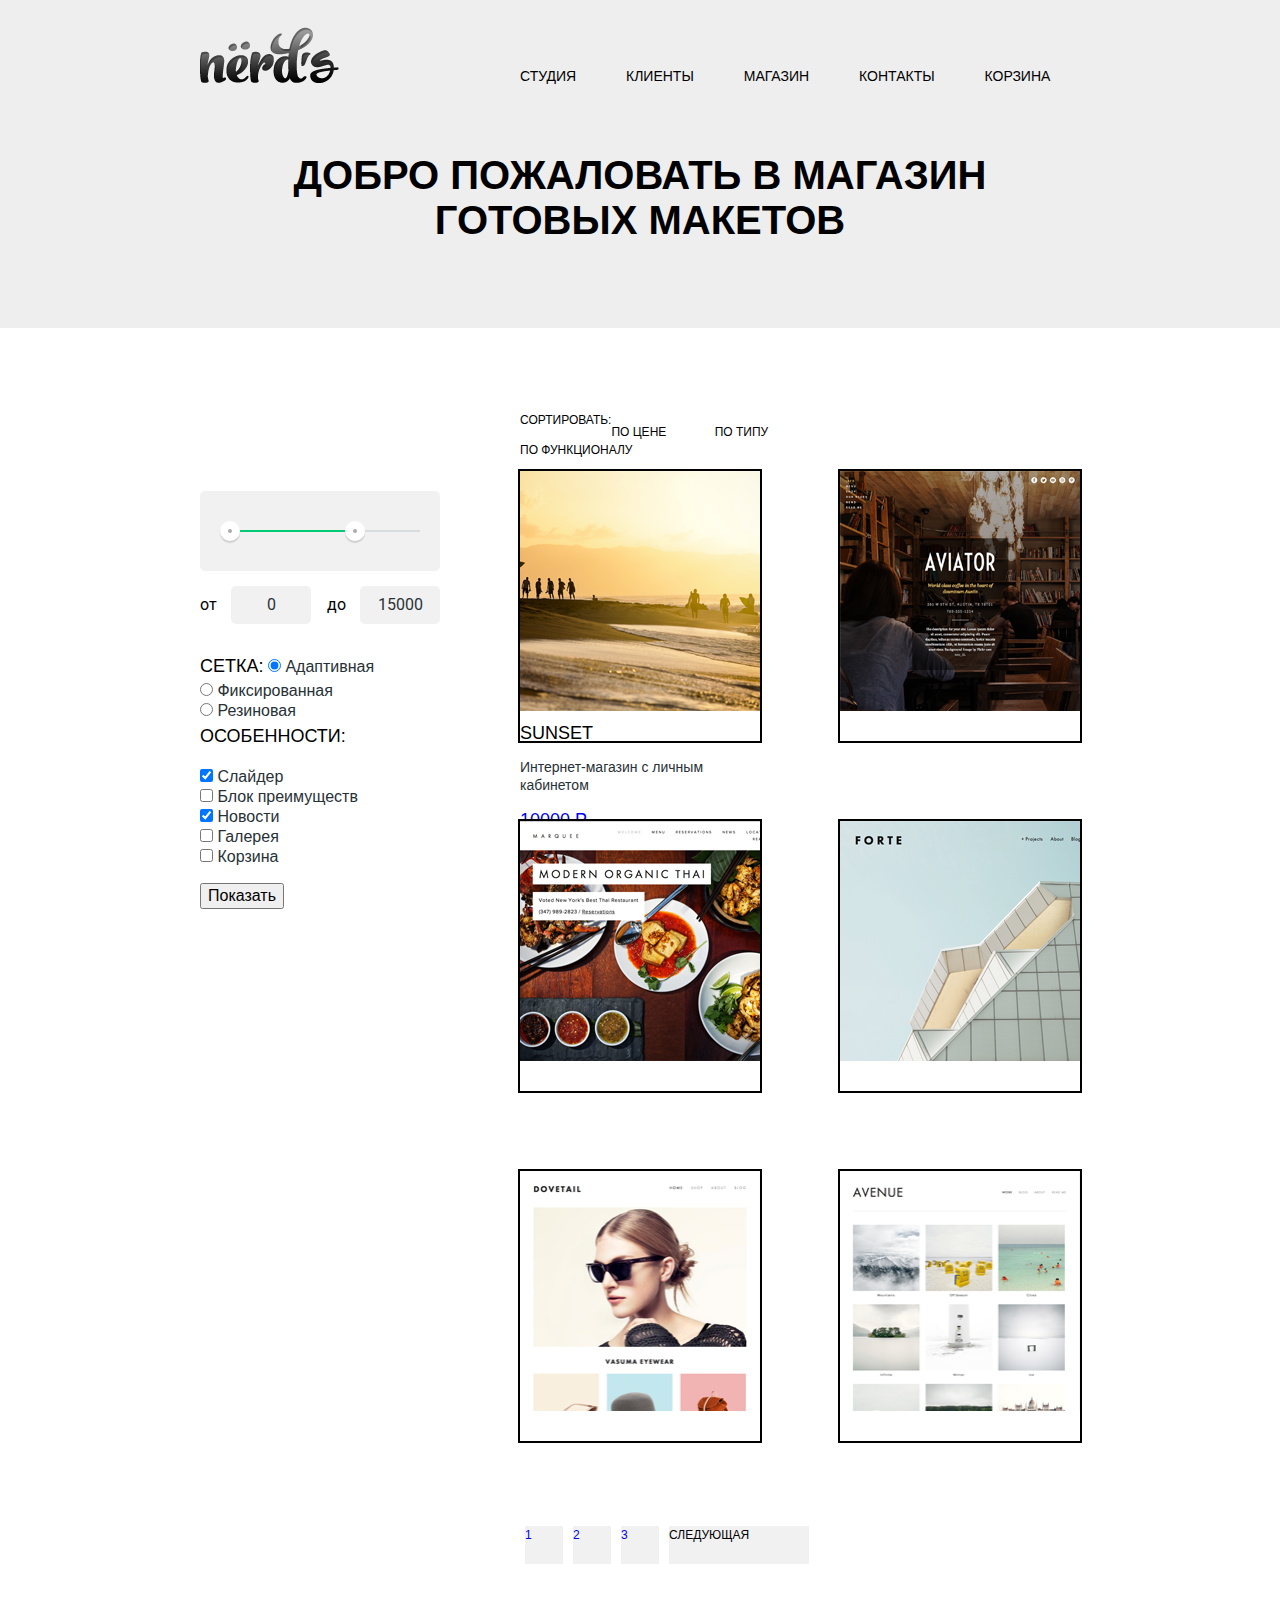
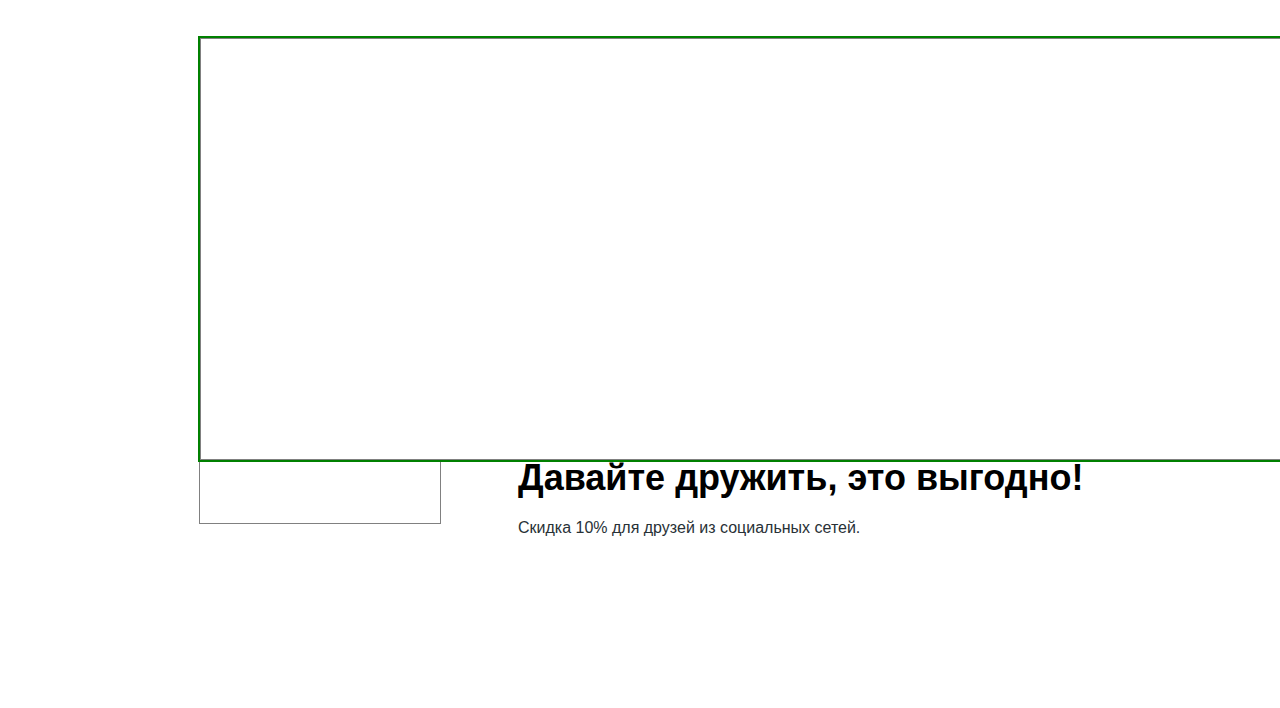
==== commit c84964e8: "9" ====
--- a/catalog.html
+++ b/catalog.html
@@ -2,6 +2,8 @@
 <html lang="ru">
   <head>
      <meta charset="utf-8">
+     <link href='https://fonts.googleapis.com/css?family=Roboto:400,500,700&subset=cyrillic-ext,latin' rel='stylesheet' type='text/css'>
+     <link href="css/normalize.css" type="text/css" rel="stylesheet">
      <link href="css/style.css" type="text/css" rel="stylesheet">
      <title>HTML Academy: Нердс</title>
   </head>
@@ -12,7 +14,7 @@
            <a href="index.html"><img src="img/index-logo.png" width="139" height="56" alt="Нёрдс"></a>
         </div>
       <nav class="main-navigation">
-         <ul class="top-menu">
+        <ul class="main-menu nowrap">
             <li class="top-menu-link"><a href="#">Студия</a></li>
             <li class="top-menu-link"><a href="#">Клиенты</a></li>
             <li class="top-menu-link"><a href="index.html">Магазин</a></li>
@@ -20,6 +22,7 @@
             <li class="top-menu-link"><a href="#">Корзина</a></li>
          </ul>
       </nav>
+    </div>
  </header>
  <div class="text-top">
     <div class="container">
@@ -27,65 +30,73 @@
     </div>
  </div>
 <main>
-<div class="container clearfix">
- <div class="catalog-content">
+<div class="container">
+ <div class="catalog-content clearfix">
     <aside class="block-left">
-     <form>
-      <fieldset>
       <div class="filter">
-        <legend class="filter-head">Стоимость:</legend>
-      <!--фильтр-->
+        <span class="filter-head">Стоимость:</span>
+        <form action="form.php" method="GET">
+          <div class="range-filter">
+           <div class="range-controls">
+              <div class="scale">
+                  <div class="bar"></div>
+              </div>
+              <div class="toggle toggle-min"></div>
+              <div class="toggle toggle-max"></div>
+           </div>
+           <div class="price-controls">
+             <label class="min-price">от <input name="min-price" type="text" value="0"></label>
+             <label class="max-price">до <input name="max-price" type="text" value="15000"></label>
+           </div>
+          </div>
+        </form>
       </div>
-      </fieldset>
       <div class="regulation">
-      <fieldset>
         <div class="grid">
-                <legend class="grid-head">Сетка:</legend>
-           </label>
+                <span class="grid-head">Сетка:</span>
+           <label>
             <input type="radio" name="type" value="Адаптивная" checked>
              Адаптивная
            </label><br>
-           </label>
+           <label>
             <input type="radio" name="type" value="Фиксированная">
              Фиксированная
            </label><br>
-           </label>
+           <label>
             <input type="radio" name="type" value="Резиновая">
              Резиновая
            </label>
       </div>
-     </fieldset>
-     <fieldset>
       <div class="features">
-            <legend class="features-head">Особенности:</legend>
+            <span class="features-head">Особенности:</span>
         <ul class="choose-features">
           <li><input type="checkbox" name="attribute" checked>
-              <label for="Слайдер">Слайдер</label></li>
+              <label>Слайдер</label></li>
           <li><input type="checkbox" name="attribute">
-              <label for="Блок преимуществ">Блок преимуществ</label></li>
+              <label>Блок преимуществ</label></li>
           <li><input type="checkbox" name="attribute" checked>
-              <label for="Новости">Новости</label></li>
+              <label>Новости</label></li>
           <li><input type="checkbox" name="attribute">
-              <label for="Галерея">Галерея</label></li>
+              <label>Галерея</label></li>
           <li><input type="checkbox" name="attribute">
-              <label for="Корзина">Корзина</label></li><br>
+              <label>Корзина</label></li>
+        </ul>
       </div>
       <input class="button-show" type="submit" value="Показать">
-    </fieldset>
-    </form>
+      </div>
    </aside>
   <div class="block-right">
-   <div class="sort"
-       <p class="top-text">Сортировать:</p>
+   <div class="sort">
+       <span class="sort-text">Сортировать:</span>
      <ul>
-       <li class="top-text">По цене</li>
-       <li class="top-text">По типу</li>
-       <li class="top-text">По функционалу</li>
+       <li>По цене</li>
+       <li>По типу</li>
+       <li>По функционалу</li>
      </ul>
    </div>
    <div class="model model-aviator">
       <div class="img">
-        <img src="img/aviator-model.png" weight="240" height="240" alt="aviator">
+        <img src="img/aviator-model.png" width="240" height="240" alt="aviator">
       </div>
       <div class="window">
         <!--всплывающее окно с названием-->
@@ -93,17 +104,17 @@
    </div>
    <div class="model model-sunset">
       <div class="img">
-        <img src="img/sunset-model.png" weight="240" height="240" alt="sunset">
+        <img src="img/sunset-model.png" width="240" height="240" alt="sunset">
       </div>
       <div class="window">
-      SUNSET
+              <span>SUNSET</span>
       <p class="description">Интернет-магазин с личным кабинетом</p>
       <a class="btn" href="#">10000 Р.</a>
       </div>
    </div>
    <div class="model model-forte">
      <div class="img">
-       <img src="img/forte-model.png" weight="240" height="240" alt="forte">
+       <img src="img/forte-model.png" width="240" height="240" alt="forte">
      </div>
      <div class="window">
      <!--всплывающее окно с названием-->
@@ -111,14 +122,14 @@
    </div>
    <div class="model model-thai">
      <div class="img">
-       <img src="img/thai-model.png" weight="240" height="240" alt="thai">
+       <img src="img/thai-model.png" width="240" height="240" alt="thai">
      </div>
      <div class="window">
      <!--всплывающее окно с названием-->
      </div>
    </div>
    <div class="model model-avenue">
-     <img src="img/avenue-model.png" weight="240" height="240" alt="avenue">
+     <img src="img/avenue-model.png" width="240" height="240" alt="avenue">
      <div class="img">
      </div>
      <div class="window">
@@ -126,7 +137,7 @@
      </div>
    </div>
    <div class="model model-dovetail">
-     <img src="img/dovetail-model.png" weight="240" height="240" alt="dovetail">
+     <img src="img/dovetail-model.png" width="240" height="240" alt="dovetail">
      <div class="img">
      </div>
      <div class="window">
@@ -135,32 +146,30 @@
    </div>
   </div>
   <div class="paginator">
-              <a href="#" class="pagination-item" checked>1</a>
+              <a href="#" class="pagination-item">1</a>
               <a href="#" class="pagination-item">2</a>
               <a href="#" class="pagination-item">3</a>
               <a href="#" class="next">Следующая</a>
    </div>
-  </div>
  </div>
 </main>
  <div class="container">
    <div class="map-app">
-        <iframe src="https://www.google.com/maps/embed?pb=!1m18!1m12!1m3!1d1998.5989424123713!2d30.32089461573676!3d59.93879686904836!2m3!1f0!2f0!3f0!3m2!1i1024!2i768!4f13.1!3m3!1m2!1s0x4696310fca5ba729%3A0xea9c53d4493c879f!2z0JHQvtC70YzRiNCw0Y8g0JrQvtC90Y7RiNC10L3QvdCw0Y8g0YPQuy4sIDE5LCDQodCw0L3QutGCLdCf0LXRgtC10YDQsdGD0YDQsywgMTkxMTg2!5e0!3m2!1sru!2sru!4v1462174808913" width="1199" height="416" frameborder="0" style="border:0" allowfullscreen></iframe>
+        <iframe src="https://www.google.com/maps/embed?pb=!1m18!1m12!1m3!1d1998.5989424123713!2d30.32089461573676!3d59.93879686904836!2m3!1f0!2f0!3f0!3m2!1i1024!2i768!4f13.1!3m3!1m2!1s0x4696310fca5ba729%3A0xea9c53d4493c879f!2z0JHQvtC70YzRiNCw0Y8g0JrQvtC90Y7RiNC10L3QvdCw0Y8g0YPQuy4sIDE5LCDQodCw0L3QutGCLdCf0LXRgtC10YDQsdGD0YDQsywgMTkxMTg2!5e0!3m2!1sru!2sru!4v1462174808913" width="1199" height="416" style="border:0" allowfullscreen></iframe>
         </div>
   </div>
    <footer class="main-footer">
     <div class="container">
         <div class="contacts">
         <div class="icon">
-          <a class="btn" value="VKontakte" href="#">Вконтакте</a>
-          <a class="btn" value="facebook" href="#">Фэйсбук</a>
-          <a class="btn" value="instagram" href="#">Инстаграм</a>
+          <a class="btn" href="#">Вконтакте</a>
+          <a class="btn" href="#">Фэйсбук</a>
+          <a class="btn" href="#">Инстаграм</a>
          </div>
           <p class="text-bottom"><b>Давайте дружить, это выгодно!</b></p>
           <p class="paragraph-bottom">Скидка 10% для друзей из социальных сетей.</p>
         </div>
       </div>
    </footer>
-  </div>
  </body>
 </html>
--- a/css/style.css
+++ b/css/style.css
@@ -1,6 +1,6 @@
 html,
 body {
-  font-family: 'Roboto Medium';
+  font-family: 'Roboto Medium 500', sans-serif;;
   font-size: 16px;
   line-height: 22px;
   color: #283136;
@@ -12,62 +12,244 @@
 .main-header {
     min-height: 126px;
     background-color: #eeeeee;
+    margin: 0;
+    padding: 0;
 }
 
 .container {
-  width: 900px;
+  width: 880px;
   margin: 0 auto;
-  outline: 3px solid red;
   padding: 0 10px;
   font-size: 0px;
+/*  outline: 1px solid red;*/
 }
 .index-logo {
      width: 139px;
      min-height: px;
-     outline: 3px solid yellow;
+  /*   outline: 3px solid yellow; */
      float: left;
      padding-top: 27px;
 }
 .main-navigation {
-    outline: 3px solid yellow;
+  /*  outline: 3px solid yellow;/*/*
     width: 560px;
     min-height: 126px;
     float: right;
     color: #000000;
     text-transform: uppercase;
+    margin: 0;
+    padding: 0;
+}
+/*.main-menu {
+  padding: 0px;
+  margin: 0px;
+  list-style: none;
+}*/
+a {
+  display:inline-block;
+  vertical-align: middle;
+  text-decoration: none;
+}
+.main-menu {
+    margin: 0;
+    padding: 0;
+    width: 560px;
+    list-style: none;
+    font-family: 'Roboto Medium 500', sans-serif;
+    font-size: 14px;
+    line-height: 30px;
+    color: #000000;
+    margin-top: 60px;
+    padding-right: 0px;
+  /*  outline: 3px solid yellow;*/
+}
+.main-menu a:hover {
+  color: red;
+}
+.main-menu li {
+    display: inline;
+    margin-right: 46px;
+    vertical-align: top;
+}
+.main-menu span {
+  color: #000000;
+  font-family: 'Roboto Medium 500', sans-serif;
+  font-size: 14px;
+  line-height: 30px;
+  display: inline;
+  width: 57px;
+  border-bottom: 2px solid #fb565a;
+  padding-bottom: 5px;
 }
 .top-menu-link {
-    display: inline-block;
-    margin-right: 46px;
+}
+.main-menu a {
+    font-family: 'Roboto Medium 500', sans-serif;
     font-size: 14px;
-    margin-top: 55px;
-}
-.top-menu-link:nth-last-child {
+    line-height: 30px;
+    color: #000000;
+}
+.top-menu li:nth-child(4) {
+    position: relative;
+    right: 0px;
+}
+.nowrap {
+    white-space: nowrap;
 }
 ul {
-  padding-left: 0;
-}
-.slider-inner {
-    min-height: 231px;
-    outline: 3px solid yellow;
+  padding: 0px;
+}
+.slider-slides {
+    /*min-height: 231px;*/
+/*    outline: 3px solid yellow; */
+    position:absolute;
+    top:0;
+    left:0;
+    width:100%;
+    height:100%;
+    overflow:hidden;
+    /*background-color:rgba(255,255,0,0.1);*/
 }
 .feature {
     min-height: 231px;
-    width: 460px;
-    outline: 3px solid blue;
+    /*width: 460px;*/
+  /*  outline: 3px solid blue;*/
     float: left;
-    font-family: 'Roboto Medium';
+    font-family: 'Roboto Medium 500', sans-serif;
     font-size: 16px;
     line-height: 22px;
     color: #283136;
+    width:380px;
+    padding:0;
+}
+h2 {
+   font-size:36px;
+    line-height:1;
+    font-weight:bold;
+    color:black;
 }
 
 .slide-image {
     width:338px;
-    min-height:231px;
-    outline: 1px solid green;
+    /*min-height:231px;*/
+  /*  outline: 1px solid green;*/
     float: right;
-}
+    margin-top: 10px;
+}
+.slider-inner{
+    position:relative;
+    width:880px;
+    height:310px;
+    margin:0 auto;
+/*   border:1px dotted black;*/
+}
+.slide-item {
+    position:absolute;
+    top:0;
+    left:0;
+    width:100%;
+    height:100%;
+  /*  overflow:hidden;*/
+    display: none;
+}
+.slider-controls{
+    position:absolute;
+    bottom:95px;
+    left:50%;
+    width:200px;
+    height:10px;
+    margin-left:-100px;
+    text-align:center;
+  /*  border:1px dotted green;*/
+    z-index:1000;
+}
+.slider-controls i{
+    display:inline-block;
+    width:4px;
+    height:4px;
+    margin:0 3px;
+    background:white;
+    border:3px solid white;
+    vertical-align:top;
+    border-radius:50%;
+    cursor:pointer;
+}
+.slider-controls .active{
+    background:#c1c1c1;
+}
+.slide-item-button{
+    display:block;
+    width:240px;
+    padding:10px 0;
+    margin-top:25px;
+    font-size:12px;
+    color:white;
+    text-transform:uppercase;
+    text-align:center;
+    text-decoration:none;
+    background:#fb565a;
+    border-radius:3px;
+}
+.slide-item:nth-child(1){
+    display:block;
+}
+.service-web-sites a {
+  display:block;
+  width:140px;
+  padding:10px 0;
+  margin-top:25px;
+  font-size:12px;
+  color:white;
+  text-transform:uppercase;
+  text-align:center;
+  text-decoration:none;
+  background:#fb565a;
+  border-radius:3px;
+}
+
+.service-apps a {
+  display:block;
+  width:140px;
+  padding:10px 0;
+  margin-top:25px;
+  font-size:12px;
+  color:white;
+  text-transform:uppercase;
+  text-align:center;
+  text-decoration:none;
+  border-radius:3px;
+  background:#00ca74;
+}
+.service-presentations a {
+  display:block;
+  width:140px;
+  padding:10px 0;
+  margin-top:25px;
+  font-size:12px;
+  color:white;
+  text-transform:uppercase;
+  text-align:center;
+  text-decoration:none;
+  border-radius:3px;
+  background:#efc84a;
+}
+/*
+.slde-item:nth-child(1) {
+    background-image: url('img/slide-image1.png');
+    background-repeat:no-repeat;
+    background-position: 100% 10px;
+}
+.slde-item:nth-child(2) {
+    background-image: url('img/slide-image2.png');
+    background-repeat:no-repeat;
+    background-position: 100% 10px;
+}
+.slde-item:nth-child(3) {
+    background-image: url('img/slide-image3.png');
+    background-repeat: no-repeat;
+    background-position: 100% 10px;
+} */
+
 .clearfix:after {
     content: ' ';
     display:table;
@@ -75,25 +257,27 @@
 }
 .service-web-sites,
 .service-apps{
-    width: 241px;
+    width: 240px;
     min-height: 300px;
-    outline: 2px solid black;
+/*    outline: 2px solid black;*/
     float: left;
-    margin-right: 88px;
+    margin-right: 80px;
+    padding:0;
 }
 .service-presentations {
-    width: 241px;
+    width: 240px;
     min-height: 300px;
-    outline: 2px solid black;
+  /*  outline: 2px solid black;*/
     float:right;
     margin: 0px;
+    padding:0;
 }
 .service {
   margin-top: 80px;
   margin-bottom: 80px;
 }
 .service-text {
-    font-family: 'Roboto Medium';
+    font-family: 'Roboto Medium 500', sans-serif;
   font-size: 15px;
   line-height: 22px;
   color: #283136;
@@ -107,12 +291,12 @@
 .about-us {
     min-height:341px;
     width: 571px;
-    outline: 2px solid green;
+  /*  outline: 2px solid green;*/
     margin-right: 68px;
     float:left;
     margin-top: 74px;
     margin-bottom: 73px;
-    font-family: 'Roboto Medium';
+    font-family: 'Roboto Medium 500', sans-serif;
     font-size: 16px;
     line-height: 22px;
     color: #283136;
@@ -123,21 +307,21 @@
 .about-us-visual {
     min-height:341px;
     width:225px;
-    outline: 2px solid green;
     float:right;
     margin-top: 74px;
     margin-bottom: 73px;
-    font-family: 'Roboto Medium';
+    font-family: 'Roboto Medium 500';
     font-size: 16px;
     line-height: 22px;
-    color: 283136
+    color: 283136;
+  /*  outline: 2px solid green;*/
 }
 .text-bottom,
 .about-us-title {
   font-size: 36px;
   line-height: 36px;
   color: #000000;
-  font-family: 'Roboto Medium';
+  font-family: 'Roboto Medium 500', sans-serif;
 }
 .about-us-text {
     font-size: 16px;
@@ -145,7 +329,7 @@
     color: #283136;
 }
 .year {
-  font-family: 'Roboto Medium';
+  font-family: 'Roboto Medium 500', sans-serif;
   font-size: 16px;
   line-height: 8,56;
   color: #000000;
@@ -159,13 +343,13 @@
 .contacts {
     min-height:63px;
     width: 900px;
-    outline: 2px solid green;
+/*    outline: 2px solid green;/*/*
     margin-top: 78px;
     margin-bottom: 76px;
     padding-bottom: 77px;
 }
 h1 {
-    font-style: 'Roboto Medium';
+    font-style: 'Roboto Medium 500', sans-serif;
     font-size: 40px;
     line-height: 45px;
     color: #000000;
@@ -180,27 +364,15 @@
   font-size: 36px;
   line-height: 36px;
   color: #000000;
-  font-family: 'Roboto Medium';
+  font-family: 'Roboto Medium 500', sans-serif;
 }
 h3 {
   font-size: 18px;
   line-height: 30px;
   color: #000000;
-  font-family: 'Roboto Medium';
-  text-transform: uppercase;
-}
-/*
-.top-menu {
-    font-size: 14px;
-    line-height: 30px;
-    color: #000000;
-    width: 396px;
-    clear: both;
-    margin: 23px;
-    background-color: #eeeeee;
-    text-transform: uppercase;
-}
-*/
+  font-family: 'Roboto Medium 500', sans-serif;
+  text-transform: uppercase;
+}
 .text-top,
 .slider {
   background-color: #eeeeee;
@@ -210,27 +382,35 @@
 .text-top {
     height: 202px;
 }
-a {
-  display:inline-block;
-  vertical-align: middle;
-  text-decoration: none;
-}
-.glukhanko-cite {
-  width: 198px;
-  height: 37px;
-  margin-right: 121px;
-  vertical-align: middle;
-}
-.academy-cite {
+
+a.glukhanko-cite {
+    width: 198px;
+    height: 37px;
+    margin-right: 121px;
+    vertical-align: middle;
+    opacity: 0.2
+   }
+a.glukhanko-cite:hover {
+  opacity: 1;
+}
+a.academy-cite {
   width: 199px;
   height: 68px;
   margin-right: 124px;
   vertical-align: middle;
-}
-.borodinsky-cite {
+  opacity:0.2
+}
+a.academy-cite:hover {
+  opacity: 1;
+}
+a.borodinsky-cite {
   width: 209px;
   height: 86px;
   vertical-align: middle;
+  opacity:0.2
+}
+a.borodinsky-cite:hover {
+  opacity: 1;
 }
 .logos-of-cites {
   height: 170px;
@@ -247,21 +427,130 @@
   font-size: 12px;
   line-height: 18px;
   text-transform: uppercase;
+  width: 495px;
   float: left;
+/*  outline: 1px solid red;/*/*
+  margin:0;
+  padding: 0;
+}
+.sort li {
+}
+.sort-text {
+  font-family: 'Roboto Medium 500', sans-serif;;
+  font-size: 12px;
+  line-height: 18px;
+  color: #000000;
+  padding: 0;
+  margin: 0;
+  margin-right: 0px;
+  float: left;
+/*  outline: 1px solid black;/*/*
+}
+.sort li {
+    display: inline-block;
+    vertical-align: top;
+    padding: 0;
+    margin: 0;
+    margin-right: 45px;
+  /*  outline: 1px solid black;/*/*
+}
+.sort li:nth-last-child {
+  margin-right: 0px;
+}
+.sort ul {
+  width:365px;
+/*  outline: 1px solid black;/*/*
+  float: left;
 }
 .top-text {
-    display: inline-block;
-    margin-left: 47px;
+  display: inline-block;
+  margin-left: 47px;
+}
+.range-filter {
+  font-family: 'Roboto', 'Arial', sans-serif;
+  font-size: 16px;
+  color: #000;
+  width: 240px;
+  margin: 50px auto; /* для демонстрации */
+}
+.filter-head{
+  font-family: 'Roboto Medium 500', sans-serif;
+  tont-size: 18px;
+  line-height: 30px;
+  color: #000000;
+}
+.range-controls {
+  position: relative;
+  height: 41px;
+  padding-top: 39px;
+  padding-right: 20px;
+  padding-left: 20px;
+  margin-bottom: 15px;
+  border-radius: 5px;
+  background: #f1f1f1;
+}
+
+.range-controls .scale {
+  height: 2px;
+  background: #d7dcde;
+}
+
+.range-controls .bar {
+  width: 70%;
+  height: 2px;
+  background: #00ca74;
+}
+.range-controls .toggle {
+  position: absolute;
+  top: 30px;
+  left: 0px;
+  width: 4px;
+  height: 4px;
+  cursor: pointer;
+  border: 8px solid #fff;
+  border-radius: 50%;
+  background: #ababab;
+  box-shadow: 0 2px 1px 0 #cfcfcf;
+}
+.range-controls .toggle-min {
+  left: 20px;
+}
+.range-controls .toggle-max {
+  left: 145px;
+}
+.price-controls label {
+  font-size: 16px;
+  display: inline-block;
+  width: 50%;
+}
+.price-controls input {
+  font-family: 'Roboto', 'Arial', sans-serif;
+  font-size: 16px;
+  width: 60px;
+  margin-left: 10px;
+  padding: 8px 10px;
+  text-align: center;
+  color: #283136;
+  border: none;
+  border-radius: 5px;
+  outline: none;
+  background: #f1f1f1;
+}
+.max-price {
+  text-align: right;
+}
+.price-controls {
+  font-size: 0;
 }
 .regulation {
-    font-family: 'Roboto Medium';
-    color: #283136;
-    font-size: 16px;
-    line-height: 20px;
+  font-family: 'Roboto Medium 500', sans-serif;
+  color: #283136;
+  font-size: 16px;
+  line-height: 20px;
 }
 .features-head,
 .grid-head {
-  font-family: 'Roboto Medium';
+  font-family: 'Roboto Medium 500', sans-serif;
   font-size: 18px;
   line-height: 30px;
   color: #000000;
@@ -287,22 +576,30 @@
   text-transform: uppercase;
 }
 .catalog-content {
-    min-height: 1285px;
+  min-height: 1285px;
+  width: 880px;
+  padding: 0;
+  margin:0;
+/*  outline: 1px solid green;/*/*
 }
 .block-left {
-    width: 240px;
-    outline: 1px solid black;
-    float:left;
-    margin-top:83px;
+  width: 240px;
+  float:left;
+  margin:0;
+  padding:0;
+  margin-top:83px;
+  margin-right: 80px;
+  /*outline: 1px solid black;*/
 }
 .block-right {
-    width: 560px;
-    min-height: 1005px;
-    float:right;
-    outline: 1px solid blue;
-    padding: 0px;
-    margin-top: 83px;
-    margin-bottom: 80px;
+  width: 560px;
+  min-height: 1005px;
+  float: right;
+/*  outline: 1px solid blue;/*/*
+  padding: 0px;
+  margin:0;
+  margin-top: 83px;
+  margin-bottom: 80px;
 }
 .filter {
     height: 240px;
@@ -340,21 +637,21 @@
   border: 1px solid gray;
 }
 .icon {
-    width: 240px;
-    height: 63px;
-    outline: 1px solid gray;
-    float:left;
-    margin-right: 78px;
+  width: 240px;
+  height: 63px;
+  outline: 1px solid gray;
+  float:left;
+  margin-right: 78px;
 }
 .text-bottom {
-    display: inline-block;
-    margin: 0px;
+  display: inline-block;
+  margin: 0px;
 }
 .paragraph-bottom {
-    font-family: 'Roboto Bold';
-    font-size: 16px;
-    line-height: 22px;
-    color: #283136;
+  font-family: 'Roboto Bold 700', sans-serif;;
+  font-size: 16px;
+  line-height: 22px;
+  color: #283136;
 }
 .filter-head {
   text-transform: uppercase;
@@ -369,3 +666,6 @@
   line-height: 18px;
   color: #283136;
 }
+.active {
+  color: #f00;
+}
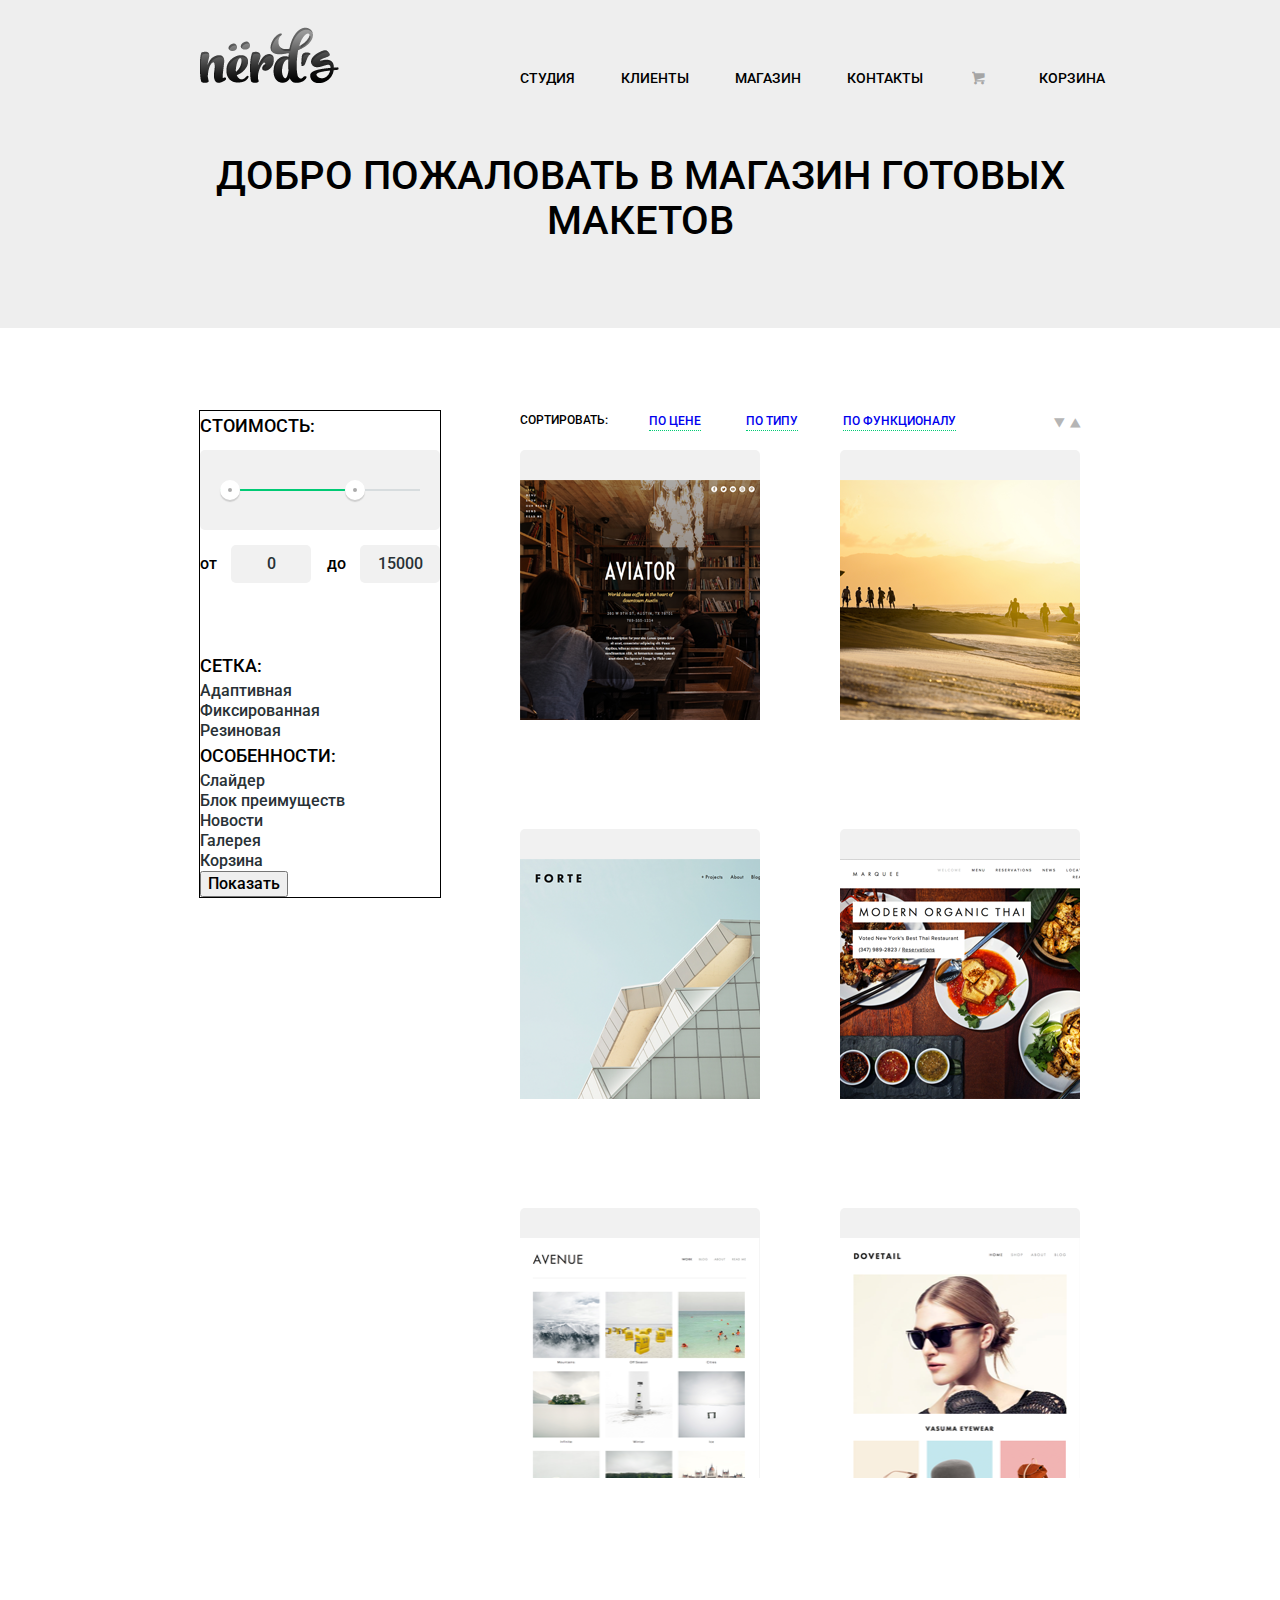
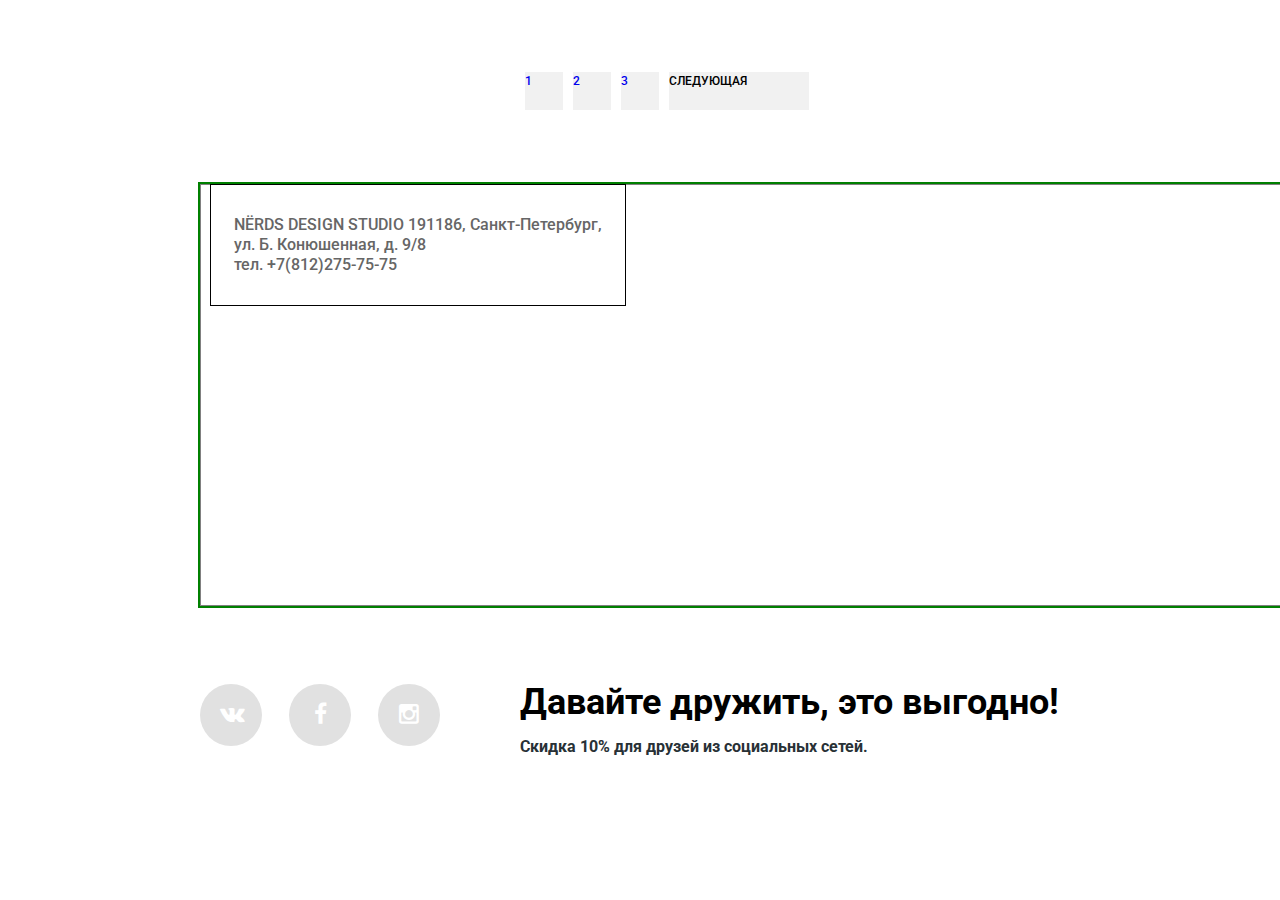
==== commit b16253e9: "10" ====
--- a/catalog.html
+++ b/catalog.html
@@ -19,7 +19,7 @@
             <li class="top-menu-link"><a href="#">Клиенты</a></li>
             <li class="top-menu-link"><a href="index.html">Магазин</a></li>
             <li class="top-menu-link"><a href="#">Контакты</a></li>
-            <li class="top-menu-link"><a href="#">Корзина</a></li>
+            <li class="top-menu-link"><span class="icon-basket"></span><a href="#">Корзина</a></li>
          </ul>
       </nav>
     </div>
@@ -34,7 +34,8 @@
  <div class="catalog-content clearfix">
     <aside class="block-left">
       <div class="filter">
-        <span class="filter-head">Стоимость:</span>
+        <fieldset>
+        <legend class="filter-text">Стоимость:</legend>
         <form action="form.php" method="GET">
           <div class="range-filter">
            <div class="range-controls">
@@ -50,10 +51,12 @@
            </div>
           </div>
         </form>
+      </fieldset>
       </div>
       <div class="regulation">
         <div class="grid">
-                <span class="grid-head">Сетка:</span>
+          <fieldset>
+              <legend>Сетка:</legend>
            <label>
             <input type="radio" name="type" value="Адаптивная" checked>
              Адаптивная
@@ -66,9 +69,12 @@
             <input type="radio" name="type" value="Резиновая">
              Резиновая
            </label>
+         </fieldset>
       </div>
       <div class="features">
-            <span class="features-head">Особенности:</span>
+         <fieldset>
+            <!--<span class="features-head">Особенности:</span>-->
+            <legend>Особенности:</legend>
         <ul class="choose-features">
           <li><input type="checkbox" name="attribute" checked>
               <label>Слайдер</label></li>
@@ -81,17 +87,22 @@
           <li><input type="checkbox" name="attribute">
               <label>Корзина</label></li>
         </ul>
+       </fieldset>
       </div>
       <input class="button-show" type="submit" value="Показать">
       </div>
    </aside>
-  <div class="block-right">
+  <div class="block-right clearfix">
+    <div class="toggles">
+      <a class="icon-down-dir" href="#"></a>
+      <a class="icon-up-dir" href="#"></a>
+    </div>
    <div class="sort">
        <span class="sort-text">Сортировать:</span>
      <ul>
-       <li>По цене</li>
-       <li>По типу</li>
-       <li>По функционалу</li>
+       <li><a href="#">По цене</a></li>
+       <li><a href="#">По типу</a></li>
+       <li><a href="#">По функционалу</a></li>
      </ul>
    </div>
    <div class="model model-aviator">
@@ -106,10 +117,10 @@
       <div class="img">
         <img src="img/sunset-model.png" width="240" height="240" alt="sunset">
       </div>
-      <div class="window">
-              <span>SUNSET</span>
+       <div class="window">
+            <!--<span>SUNSET</span>
       <p class="description">Интернет-магазин с личным кабинетом</p>
-      <a class="btn" href="#">10000 Р.</a>
+      <a class="btn" href="#">10000 Р.</a>-->
       </div>
    </div>
    <div class="model model-forte">
@@ -129,16 +140,16 @@
      </div>
    </div>
    <div class="model model-avenue">
-     <img src="img/avenue-model.png" width="240" height="240" alt="avenue">
+      <div class="img">
+      <img src="img/avenue-model.png" width="240" height="240" alt="avenue">
+      </div>
+      <div class="window">
+      <!--всплывающее окно с названием-->
+      </div>
+    </div>
+   <div class="model model-dovetail">
      <div class="img">
-     </div>
-     <div class="window">
-     <!--всплывающее окно с названием-->
-     </div>
-   </div>
-   <div class="model model-dovetail">
      <img src="img/dovetail-model.png" width="240" height="240" alt="dovetail">
-     <div class="img">
      </div>
      <div class="window">
      <!--всплывающее окно с названием-->
@@ -155,20 +166,28 @@
 </main>
  <div class="container">
    <div class="map-app">
+     <div class="communication">
+       NЁRDS DESIGN STUDIO
+       191186, Санкт-Петербург, <br>
+       ул. Б. Конюшенная, д. 9/8 <br>
+       тел. +7(812)275-75-75
+
+     </div>
         <iframe src="https://www.google.com/maps/embed?pb=!1m18!1m12!1m3!1d1998.5989424123713!2d30.32089461573676!3d59.93879686904836!2m3!1f0!2f0!3f0!3m2!1i1024!2i768!4f13.1!3m3!1m2!1s0x4696310fca5ba729%3A0xea9c53d4493c879f!2z0JHQvtC70YzRiNCw0Y8g0JrQvtC90Y7RiNC10L3QvdCw0Y8g0YPQuy4sIDE5LCDQodCw0L3QutGCLdCf0LXRgtC10YDQsdGD0YDQsywgMTkxMTg2!5e0!3m2!1sru!2sru!4v1462174808913" width="1199" height="416" style="border:0" allowfullscreen></iframe>
         </div>
   </div>
    <footer class="main-footer">
     <div class="container">
-        <div class="contacts">
-        <div class="icon">
-          <a class="btn" href="#">Вконтакте</a>
-          <a class="btn" href="#">Фэйсбук</a>
-          <a class="btn" href="#">Инстаграм</a>
-         </div>
-          <p class="text-bottom"><b>Давайте дружить, это выгодно!</b></p>
-          <p class="paragraph-bottom">Скидка 10% для друзей из социальных сетей.</p>
-        </div>
+      <div class="contacts">
+        <div class="social-buttons">
+         <a class="social" href="#"><span class="icon-vk"></span><!--Вконтакте--></a>
+         <a class="social" href="#"><span class="icon-facebook"></span><!--Фэйсбук--></a>
+         <a class="social" href="#"><span class="icon-instagramm"></span><!--Инстаграм--></a>
+       </div>
+       <div class="text-bottom">
+         <p class="text-bottom-big"><b>Давайте дружить, это выгодно!</b></p>
+         <p class="text-bottom-small">Скидка 10% для друзей из социальных сетей.</p>
+       </div>
       </div>
    </footer>
  </body>
--- a/css/style.css
+++ b/css/style.css
@@ -1,6 +1,8 @@
 html,
 body {
-  font-family: 'Roboto Medium 500', sans-serif;;
+  font-family: 'Roboto', 'Arial', sans-serif;
+  font-style: medium;
+  font-weight: 500;
   font-size: 16px;
   line-height: 22px;
   color: #283136;
@@ -9,6 +11,46 @@
   min-width: 1200px;
   min-height: 1750px;
 }
+@font-face {
+  font-weight: normal;
+  font-style: normal;
+
+  font-family: "symbols-nerds";
+  src: url("../symbols-nerds.woff") format("woff"),
+       url("../symbols-nerds.woff2") format("woff2");
+}
+
+[class^="icon-"]::before,
+[class*=" icon-"]::before {
+  display: inline-block;
+  width: 1em;
+  margin-right: 0.2em;
+  margin-left: 0.2em;
+
+  font-weight: normal;
+  line-height: 1em;
+  font-family: "symbols-nerds";
+  text-align: center;
+  text-transform: none;
+  text-decoration: inherit;
+  font-style: normal;
+  font-variant: normal;
+
+  speak: none;
+}
+
+.icon-basket::before { content: "\62"; } /* "b" */
+.icon-facebook::before { content: "\66"; } /* "f" */
+.icon-twitter::before { content: "\74"; } /* "t" */
+.icon-vk::before { content: "\76"; } /* "v" */
+.icon-up-dir::before { content: "\25b2"; } /* "▲" */
+.icon-down-dir::before { content: "\25bc"; } /* "▼" */
+.icon-circle::before { content: "\25cb"; } /* "○" */
+.icon-circle-dot::before { content: "\25cf"; } /* "●" */
+.icon-check-off::before { content: "\2610"; } /* "☐" */
+.icon-check-on::before { content: "\2611"; } /* "☑" */
+.icon-instagramm::before { content: "📷"; } /* "\1f4f7" */
+
 .main-header {
     min-height: 126px;
     background-color: #eeeeee;
@@ -21,7 +63,7 @@
   margin: 0 auto;
   padding: 0 10px;
   font-size: 0px;
-/*  outline: 1px solid red;*/
+/*  outline: 1px solid red; */
 }
 .index-logo {
      width: 139px;
@@ -31,7 +73,7 @@
      padding-top: 27px;
 }
 .main-navigation {
-  /*  outline: 3px solid yellow;/*/*
+  /*  outline: 3px solid yellow;*/
     width: 560px;
     min-height: 126px;
     float: right;
@@ -55,44 +97,82 @@
     padding: 0;
     width: 560px;
     list-style: none;
-    font-family: 'Roboto Medium 500', sans-serif;
+    margin-top: 63px;
+    padding-right: 0px;
+  /* outline: 3px solid yellow;*/
+}
+.main-menu a:hover {
+  color: red;
+}
+.main-menu li {
+    margin-right: 46px;
+    vertical-align: top;
+    display: inline-block;
+}
+
+.main-menu  span {
+  display: block;
+  font-family: 'Roboto', 'Arial', sans-serif;
+  font-style: medium;
+  font-weight: 500;
+  font-size: 14px;
+  line-height: 30px;
+  color: #000000;
+  width: 57px;
+  padding:0;
+  margin:0;
+  /*border-bottom: 2px solid #fb565a;*/
+  padding-bottom: 3px;
+  margin-right: 46px;
+  background-color: none;
+}
+}
+.main-menu .active span:after {
+  content: " ";
+  display: block;
+  vertical-align: bottom;
+  position: relative;
+  bottom: 0;
+  width: 55px;
+  height: 2px;
+  background-color: #fb565a;
+}
+.main-menu .icon-basket {
+  display: inline-block;
+  vertical-align: top;
+  font-family: 'Roboto', 'Arial', sans-serif;
+  font-style: medium;
+  font-weight: 500;
+  font-size: 14px;
+  line-height: 30px;
+  color: #000000;
+  opacity: 0.3;
+  padding: 0;
+  margin: 0;
+  margin-right: 13px;
+}
+
+.main-menu a {
+    font-family: 'Roboto', 'Arial', sans-serif;
+    font-style: medium;
+    font-weight: 500;
     font-size: 14px;
     line-height: 30px;
     color: #000000;
-    margin-top: 60px;
-    padding-right: 0px;
-  /*  outline: 3px solid yellow;*/
+}
+.main-menu li:nth-last-child {
 }
 .main-menu a:hover {
-  color: red;
-}
-.main-menu li {
-    display: inline;
-    margin-right: 46px;
-    vertical-align: top;
-}
-.main-menu span {
-  color: #000000;
-  font-family: 'Roboto Medium 500', sans-serif;
-  font-size: 14px;
-  line-height: 30px;
-  display: inline;
-  width: 57px;
-  border-bottom: 2px solid #fb565a;
-  padding-bottom: 5px;
-}
-.top-menu-link {
-}
-.main-menu a {
-    font-family: 'Roboto Medium 500', sans-serif;
-    font-size: 14px;
-    line-height: 30px;
-    color: #000000;
-}
-.top-menu li:nth-child(4) {
+  color: #fb565a;
+}
+.main-menu a:active {
+  color: #8f8f8f;
+}
+
+/*.top-menu li:nth-child(4) {
     position: relative;
     right: 0px;
-}
+}*/
 .nowrap {
     white-space: nowrap;
 }
@@ -111,12 +191,14 @@
     /*background-color:rgba(255,255,0,0.1);*/
 }
 .feature {
-    min-height: 231px;
     /*width: 460px;*/
   /*  outline: 3px solid blue;*/
     float: left;
-    font-family: 'Roboto Medium 500', sans-serif;
+    font-family: 'Roboto', 'Arial', sans-serif;
+    font-style: medium;
+    font-weight: 500;
     font-size: 16px;
+    min-height: 231px;
     line-height: 22px;
     color: #283136;
     width:380px;
@@ -203,7 +285,7 @@
   text-transform:uppercase;
   text-align:center;
   text-decoration:none;
-  background:#fb565a;
+  background: #fb565a;
   border-radius:3px;
 }
 
@@ -218,7 +300,7 @@
   text-align:center;
   text-decoration:none;
   border-radius:3px;
-  background:#00ca74;
+  background: #00ca74;
 }
 .service-presentations a {
   display:block;
@@ -231,7 +313,25 @@
   text-align:center;
   text-decoration:none;
   border-radius:3px;
-  background:#efc84a;
+  background: #efc84a;
+}
+.service-web-sites a:hover {
+  background-color: #d6494d;
+}
+.service-apps a:hover {
+  background-color: #01a25e;
+}
+.service-presentations a:hover {
+  background-color: #d6ae2c;
+}
+.service-web-sites a:active {
+  background-color: #b63538;
+}
+.service-apps a:active {
+  background-color: #009053;
+}
+.service-presentations a:active {
+  background-color: #c09b24;
 }
 /*
 .slde-item:nth-child(1) {
@@ -277,7 +377,9 @@
   margin-bottom: 80px;
 }
 .service-text {
-    font-family: 'Roboto Medium 500', sans-serif;
+  font-family: 'Roboto', 'Arial', sans-serif;
+  font-style: medium;
+  font-weight: 500;
   font-size: 15px;
   line-height: 22px;
   color: #283136;
@@ -296,7 +398,9 @@
     float:left;
     margin-top: 74px;
     margin-bottom: 73px;
-    font-family: 'Roboto Medium 500', sans-serif;
+    font-family: 'Roboto', 'Arial', sans-serif;
+    font-style: medium;
+    font-weight: 500;
     font-size: 16px;
     line-height: 22px;
     color: #283136;
@@ -306,50 +410,91 @@
 }
 .about-us-visual {
     min-height:341px;
-    width:225px;
+    width: 228px;
     float:right;
-    margin-top: 74px;
+    margin-top: 61px;
     margin-bottom: 73px;
-    font-family: 'Roboto Medium 500';
+    font-family: 'Roboto', 'Arial', sans-serif;
+    font-style: medium;
+    font-weight: 500;
     font-size: 16px;
     line-height: 22px;
     color: 283136;
-  /*  outline: 2px solid green;*/
 }
 .text-bottom,
 .about-us-title {
   font-size: 36px;
   line-height: 36px;
   color: #000000;
-  font-family: 'Roboto Medium 500', sans-serif;
+  font-family: 'Roboto', 'Arial', sans-serif;
+  font-style: medium;
+  font-weight: 500;
 }
 .about-us-text {
     font-size: 16px;
     line-height: 22px;
     color: #283136;
+    display: inline-block;
+    vertical-align: top;
+    margin-top: 19px;
+}
+.about-us ul li {
+  margin-bottom: 19px;
+}
+.about-us ul li:before {
+  content: " ";
+  display: inline-block;
+  vertical-align: middle;
+  width: 25px;
+  height: 2px;
+  background-color: #fb565a;
+  margin-right: 12px;
 }
 .year {
-  font-family: 'Roboto Medium 500', sans-serif;
+  font-family: 'Roboto', 'Arial', sans-serif;
+  font-style: medium;
+  font-weight: 500;
   font-size: 16px;
-  line-height: 8,56;
   color: #000000;
   text-transform: uppercase;
+  margin-top: 25px;
+  width: 240px;
+  background-color: white;
+  text-align: center;
+}
+.year:before {
+//*  content: " ";
+  display: inline-block;
+  vertical-align: middle;
+  width: 62px;
+  height: 2px;
+  color: #eeeeee;
+  position: relative;
+  top: 10px;*/
+}
+.year hr {
+  position: relative;
+  top: -20px;
+  z-index: 0;
+}
+.year span {
+  display: inline-block;
+  position: relative;
+  background-color: white;
+  z-index: 2;
+  width: 86px;
+  padding-right: 14px;
+  padding-left: 14px;
 }
 .map-app {
     min-height: 416px;
     width: 100%;
     outline: 2px solid green;
 }
-.contacts {
-    min-height:63px;
-    width: 900px;
-/*    outline: 2px solid green;/*/*
-    margin-top: 78px;
-    margin-bottom: 76px;
-    padding-bottom: 77px;
-}
 h1 {
-    font-style: 'Roboto Medium 500', sans-serif;
+    font-family: 'Roboto', 'Arial', sans-serif;
+    font-style: medium;
+    font-weight: 500;
     font-size: 40px;
     line-height: 45px;
     color: #000000;
@@ -364,14 +509,38 @@
   font-size: 36px;
   line-height: 36px;
   color: #000000;
-  font-family: 'Roboto Medium 500', sans-serif;
+  font-family: 'Roboto', 'Arial', sans-serif;
+  font-style: medium;
+  font-weight: 500;
 }
 h3 {
   font-size: 18px;
   line-height: 30px;
   color: #000000;
-  font-family: 'Roboto Medium 500', sans-serif;
+  font-family: 'Roboto', 'Arial', sans-serif;
+  font-style: medium;
+  font-weight: 500;
   text-transform: uppercase;
+}
+.about-us h4 {
+  margin-top: 50px;
+  margin-bottom: 25px;
+}
+.about-us-visual h4 {
+  margin-top: 61px;
+  margin-bottom: 25px;
+}
+.about-us-visual li::before {
+  content: " ";
+  display: inline-block;
+  vertical-align: middle;
+  width: 25px;
+  height: 2px;
+  background-color: #fb565a;
+  margin-right: 11px;
+}
+.about-us-visual li {
+margin-bottom: 19px;
 }
 .text-top,
 .slider {
@@ -413,54 +582,78 @@
   opacity: 1;
 }
 .logos-of-cites {
-  height: 170px;
+  height: 180px;
+/*  margin-top: 69px;*/
   margin-bottom: 85px;
+}
+.logos-of-cites hr {
+  margin-top: 35px;
+}
+.container hr {
+  margin-bottom: 45px;
 }
 .button-show, {
   font-size: 12px;
   line-height: 18px;
-  font-family: Roboto Bold;
+  font-family: 'Roboto', 'Arial', sans-serif;
+  font-style: bold;
+  font-weight: 700;
   text-transform: uppercase;
 }
 .sort {
-  color: #000000;
-  font-size: 12px;
-  line-height: 18px;
   text-transform: uppercase;
   width: 495px;
   float: left;
 /*  outline: 1px solid red;/*/*
   margin:0;
   padding: 0;
-}
-.sort li {
+  margin-bottom: 17px;
 }
 .sort-text {
-  font-family: 'Roboto Medium 500', sans-serif;;
+  font-family: 'Roboto', 'Arial', sans-serif;
+  font-style: medium;
+  font-weight: 500;
   font-size: 12px;
   line-height: 18px;
   color: #000000;
   padding: 0;
   margin: 0;
-  margin-right: 0px;
+  margin-right: 41px;
   float: left;
 /*  outline: 1px solid black;/*/*
 }
 .sort li {
+    font-size: 12px;
+    line-height: 18px;
+    color: #b2b2b2;
     display: inline-block;
     vertical-align: top;
     padding: 0;
     margin: 0;
     margin-right: 45px;
-  /*  outline: 1px solid black;/*/*
+    border-bottom: 1px dotted #00ca74;
+}
+.sort li:hover {
+    color: #000000;
+    border-bottom: 1px solid #00ca74;
+}
+.sort li:nth-child(3) {
+  margin:0;
 }
 .sort li:nth-last-child {
   margin-right: 0px;
 }
+.sort li::active {
+  color:;
+  border: none;
+}
 .sort ul {
   width:365px;
-/*  outline: 1px solid black;/*/*
   float: left;
+}
+ul {
+  padding: 0;
+  margin:0;
 }
 .top-text {
   display: inline-block;
@@ -468,13 +661,18 @@
 }
 .range-filter {
   font-family: 'Roboto', 'Arial', sans-serif;
+  font-style: medium;
+  font-weight: 500;
   font-size: 16px;
   color: #000;
   width: 240px;
-  margin: 50px auto; /* для демонстрации */
+  padding: 0;
+  margin: 0;
 }
 .filter-head{
-  font-family: 'Roboto Medium 500', sans-serif;
+  font-family: 'Roboto', 'Arial', sans-serif;
+  font-style: medium;
+  font-weight: 500;
   tont-size: 18px;
   line-height: 30px;
   color: #000000;
@@ -525,6 +723,8 @@
 }
 .price-controls input {
   font-family: 'Roboto', 'Arial', sans-serif;
+  font-style: medium;
+  font-weight: 500;
   font-size: 16px;
   width: 60px;
   margin-left: 10px;
@@ -543,14 +743,18 @@
   font-size: 0;
 }
 .regulation {
-  font-family: 'Roboto Medium 500', sans-serif;
+  font-family: 'Roboto', 'Arial', sans-serif;
+  font-style: medium;
+  font-weight: 500;
   color: #283136;
   font-size: 16px;
   line-height: 20px;
 }
 .features-head,
 .grid-head {
-  font-family: 'Roboto Medium 500', sans-serif;
+  font-family: 'Roboto', 'Arial', sans-serif;
+  font-style: medium;
+  font-weight: 500;
   font-size: 18px;
   line-height: 30px;
   color: #000000;
@@ -589,35 +793,66 @@
   padding:0;
   margin-top:83px;
   margin-right: 80px;
-  /*outline: 1px solid black;*/
+  outline: 1px solid black;
 }
 .block-right {
   width: 560px;
   min-height: 1005px;
   float: right;
-/*  outline: 1px solid blue;/*/*
-  padding: 0px;
+/*  outline: 1px solid blue;*/
+  padding: 0;
   margin:0;
   margin-top: 83px;
   margin-bottom: 80px;
 }
 .filter {
     height: 240px;
-}
+    float: left;
+  /*  outline: 1px solid black;*/
+}
+.form.php {
+/*  outline: 1px solid black;*/
+  margin: 0;
+  padding: 0;
+}
+.range-filter {
+  /*outline: 1px solid black;*/
+  margin: 0;
+  padding: 0;
+ }
+
 .model {
- outline: 2px solid black;
+ /*outline: 2px solid black;*/
  width: 240px;
  height: 270px;
- display: inline-block;
- float:left;
- margin-bottom: 80px;
-}
-.model:nth-child(2n) {
-    float: right;
-}
-.model-avenue,
-.model-dovetail {
-    margin-bottom:0px;
+ display: block;
+ float: left;
+ margin: 0;
+ padding: 0;
+ margin-bottom: 79px;
+ border-top: 30px solid #f1f1f1;
+ border-radius: 5px 5px 0 0;
+ z-index: 1;
+}
+.model-aviator,
+.model-forte,
+.model-avenue {
+  margin-right: 80px;
+}
+.model:hover {
+  border-top: 30px solid #797979;
+  border-radius: 5px 5px 0 0;
+}
+.model::before {
+  content: " ";
+  position: absolute;
+  top: -20px;
+  left: 12px;
+  width: 44px;
+  height: 10px;
+  background: url("img/circles.png") no-repeat;
+  outline: 1px solid black;
+  z-index: 20;
 }
 .paginator {
   height: 38px;
@@ -635,6 +870,8 @@
   width: 1200px;
   height: 420px;
   border: 1px solid gray;
+  margin: 0 auto;
+  padding: 0 10px;
 }
 .icon {
   width: 240px;
@@ -643,12 +880,10 @@
   float:left;
   margin-right: 78px;
 }
-.text-bottom {
-  display: inline-block;
-  margin: 0px;
-}
 .paragraph-bottom {
-  font-family: 'Roboto Bold 700', sans-serif;;
+  font-family: 'Roboto', 'Arial', sans-serif;
+  font-style: bold;
+  font-weight: 700;
   font-size: 16px;
   line-height: 22px;
   color: #283136;
@@ -660,7 +895,16 @@
   font-size: 18px;
   line-height: 8,56px;
   color: #000000;
-}
+  width: 200px;
+  height: 200px;
+  background-color: white;
+}
+/*.model-sunset:hover {
+  display: block;
+  width: 200px;
+  height: 200px;
+  background-color: white;
+}*/
 .description {
   font-size: 14px;
   line-height: 18px;
@@ -669,3 +913,306 @@
 .active {
   color: #f00;
 }
+.contacts {
+    min-height:63px;
+    width: 880px;
+/*    outline: 2px solid green;*/
+    margin-top: 78px;
+    margin-bottom: 76px;
+    padding:0;
+    padding-bottom: 77px;
+}
+.social-buttons {
+/*  outline: 1px solid black;*/
+  width:310px;
+  float: left;
+  margin-right: 10px;
+}
+.social {
+  display: inline-block;
+  margin-right: 27px;
+  vertical-align: middle;
+  width: 62px;
+	height: 62px;
+  font-size: 23px;
+	background: #e1e1e1;
+    -moz-border-radius: 50px;
+	-webkit-border-radius: 50px;
+	border-radius: 60px;
+  /*outline: 2px solid yellow;*/
+
+ }
+ .icon-vk,
+ .icon-instagramm,
+ .icon-facebook {
+   display: inline-block;
+   vertical-align: middle;
+   text-align: center;
+   color: white;
+   position: relative;
+   top: 18px;
+   left: 15px;
+ }
+ .social:hover {
+   background: #fb565a;
+ }
+ .social:active {
+   background: #d6494d;
+ }
+ .text-bottom {
+  /* outline: 2px solid yellow;*/
+   width: 550px;
+   float: left;
+ }
+ .text-bottom-big {
+   display: inline-block;
+   margin: 0px;
+ }
+.text-bottom-small {
+  font-family: 'Roboto', 'Arial', sans-serif;
+  font-style: bold;
+  font-weight: 700;
+  font-size: 16px;
+  line-height: 22px;
+  color: #283136;
+}
+
+hr {
+  border: none;
+  background-color: #eeeeee;
+  color: #eeeeee;
+  height: 2px;
+}
+
+.circle {
+  display: inline-block;
+  width: 10px;
+	height: 10px;
+	background: white;
+	-moz-border-radius: 50px;
+	-webkit-border-radius: 50px;
+  margin: 0;
+	border-radius: 5px;
+  margin-right: 7px;
+}
+.model:hover {
+  opacity: 1;
+}
+.communication {
+  font-size: 16px;
+  font-family: "Roboto";
+  color: #666666;
+  line-height: 20px;
+  text-align: left;
+  background-color: white;
+  outline: 1px solid black;
+  padding: 30px 23px;
+  z-index: 500;
+  position: absolute;
+  /*top: 88px;
+  left: 0;*/
+}
+.map-app {
+  z-index: 1;
+}
+.number {
+  color: #666666;
+  display: block;
+  margin: 0;
+}
+.communication-head {
+  text-transform: uppercase;
+  line-height: 30px;
+  color: #000000;
+}
+.button-write-us {
+  text-transform: uppercase;
+  color: white;
+  font-size: 12px;
+  line-height: 18px;
+  text-align: center;
+  display: block;
+  vertical-align: top;
+  padding-top: 12px;
+  margin-top: 30px;
+  width: 204px;
+  height: 26px;
+  background-color: #fb565a;
+  border-radius: 3px;
+}
+.textarea-letter {
+  font-size: 12px;
+  line-height: 18px;
+  color: #000000;
+  width: 442px;
+  height: 103px;
+  padding-left: 13px;
+  text-align: top;
+  border: 2px solid #d7dcde;
+  border-radius: 2px;
+  padding-top: 6px;
+  margin-top: 10px;
+
+}
+.write-us {
+  width: 630px;
+  height: 416px;
+  outline: 1px solid black;
+  margin: 0;
+  padding-left: 80px;
+  padding-top: 55px;
+  box-sizing: border-box;
+}
+.button-send {
+  font-size: 12px;
+  line-height: 18px;
+  color: white;
+  width: 460px;
+  height: 38px;
+  border: none;
+  background-color: #fb565a;
+  border-radius:
+  outline: 1px solid black;
+}
+.input-text {
+  display: block;
+  outline: 1px solid black;
+  float: left;
+
+}
+
+.textarea-text {
+  margin-bottom: 22px;
+  float:left;
+  padding: 0;
+  margin-top: 18px;
+  color: #000000;
+}
+.input-field-name {
+  float: left;
+  margin-right: 20px;
+}
+.input-field-name label {
+  font-size: 16px;
+  line-height: 18px;
+  color: #000000;
+}
+.input-field-name input {
+  width: 203px;
+  height: 35px;
+  font-size: 12px;
+  line-height: 18px;
+  color: #000000;
+  border: 2px solid #d7dcde;
+  border-radius: 2px;
+  padding: 0;
+  margin: 0;
+  padding-left: 14px;
+  margin-top: 10px;
+}
+.input-field-email {
+  float: left;
+}
+.input-field-email label {
+    font-size: 16px;
+    line-height: 18px;
+    color: #000000;
+    margin-bottom: 10px;
+}
+.input-field-email input {
+  width: 203px;
+  height: 35px;
+  font-size: 12px;
+  line-height: 18px;
+  color: #000000;
+  border: 2px solid #d7dcde;
+  border-radius: 2px;
+  padding: 0;
+  margin: 0;
+  padding-left: 14px;
+  margin-top: 10px;
+}
+textarea {
+  border: none;
+}
+fieldset {
+  border: none;
+  padding: 0;
+  margin: 0;
+}
+legend {
+  font-size: 18px;
+  line-height: 30px;
+  color: #000000;
+  text-transform:uppercase;
+  padding: 0;
+  margin: 0;
+/*  outline: 1px solid black;*/
+}
+.filter-text {
+  margin-bottom: 9px;
+}
+.grid  input[type="checkbox"],
+       input[type="radio"] {
+  display: none;
+}
+.choose-features input[type="checkbox"] {
+  display: none;
+}
+/* input[type="checkbox"]:before,
+ input[type="radio"]:before {
+  font-style: normal;
+  font-weight: normal;
+  font-variant: normal;
+  text-transform: none;
+  line-height: 1;
+  width: 1em;
+  display: inline-block;
+  margin-right: 5px;*/
+}
+input[type="checkbox"] + label {
+  position: relative;
+  padding-left: 10px;
+  line-height: 23px;
+  outline: 1px soild black;
+}
+input[type="checkbox"] + label:before {
+  content: " ";
+  display: block;
+  width: 23px;
+  height: 23px;
+  background: url("img/sprite.png") no-repeat;
+  background-position: -0px -73px;
+  position: absolute;
+  top: 0;
+  left: 0;
+  outline: 1px soild black;
+}
+.toggles {
+  width: 30px;
+  height: 30px;
+  float: right;
+  padding: 0;
+  margin: 0;
+  width: auto;
+  margin-right: 11px;
+}
+.toggles a {
+  font-family: 'Roboto', 'Arial', sans-serif;
+  font-style: medium;
+  display: inline-block;
+  vertical-align: top;
+  color: #b5b5b5;
+  font-size: 23px;
+  line-height: 20px;
+  width: 10px;
+  height: 11px;
+  padding: 0;
+  margin: 0;
+}
+.toggles a:nth-child(1) {
+  padding-right: 6px;
+}
+.toggles a::active {
+  color: #000000;
+}
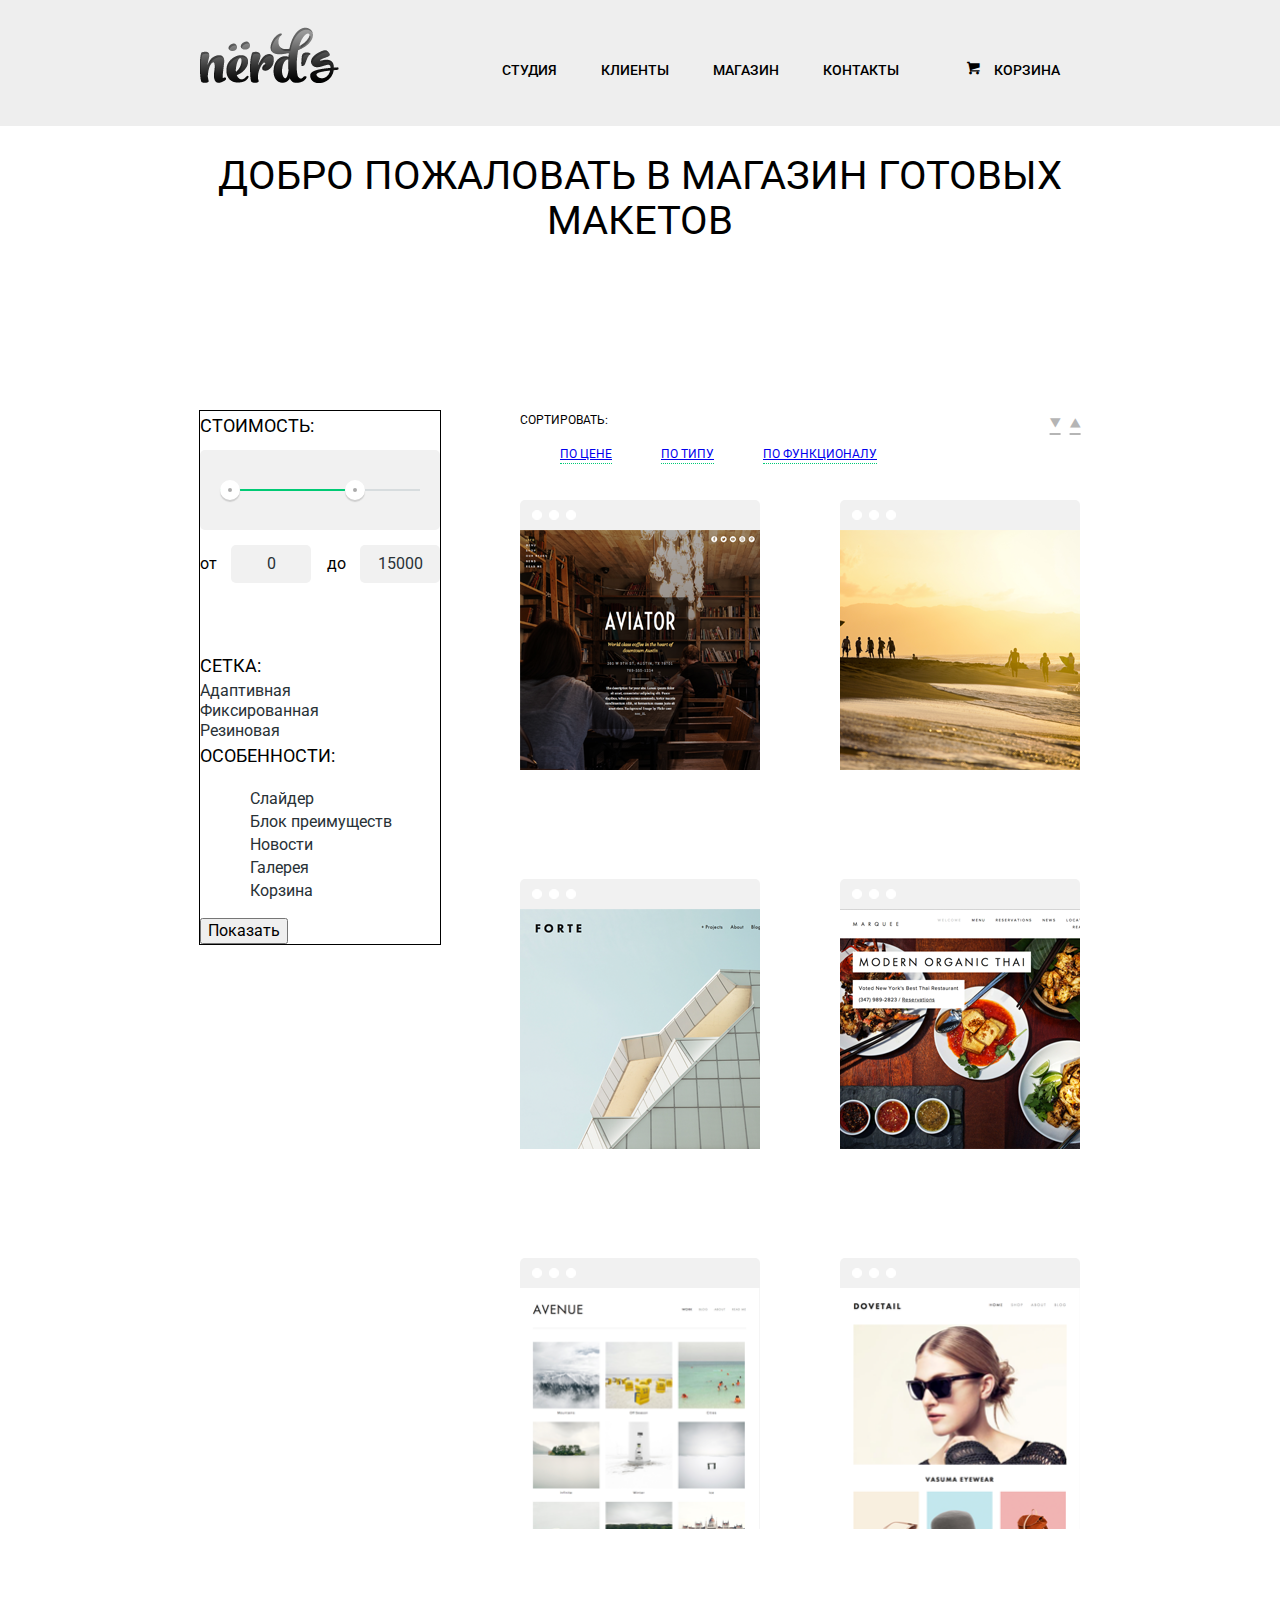
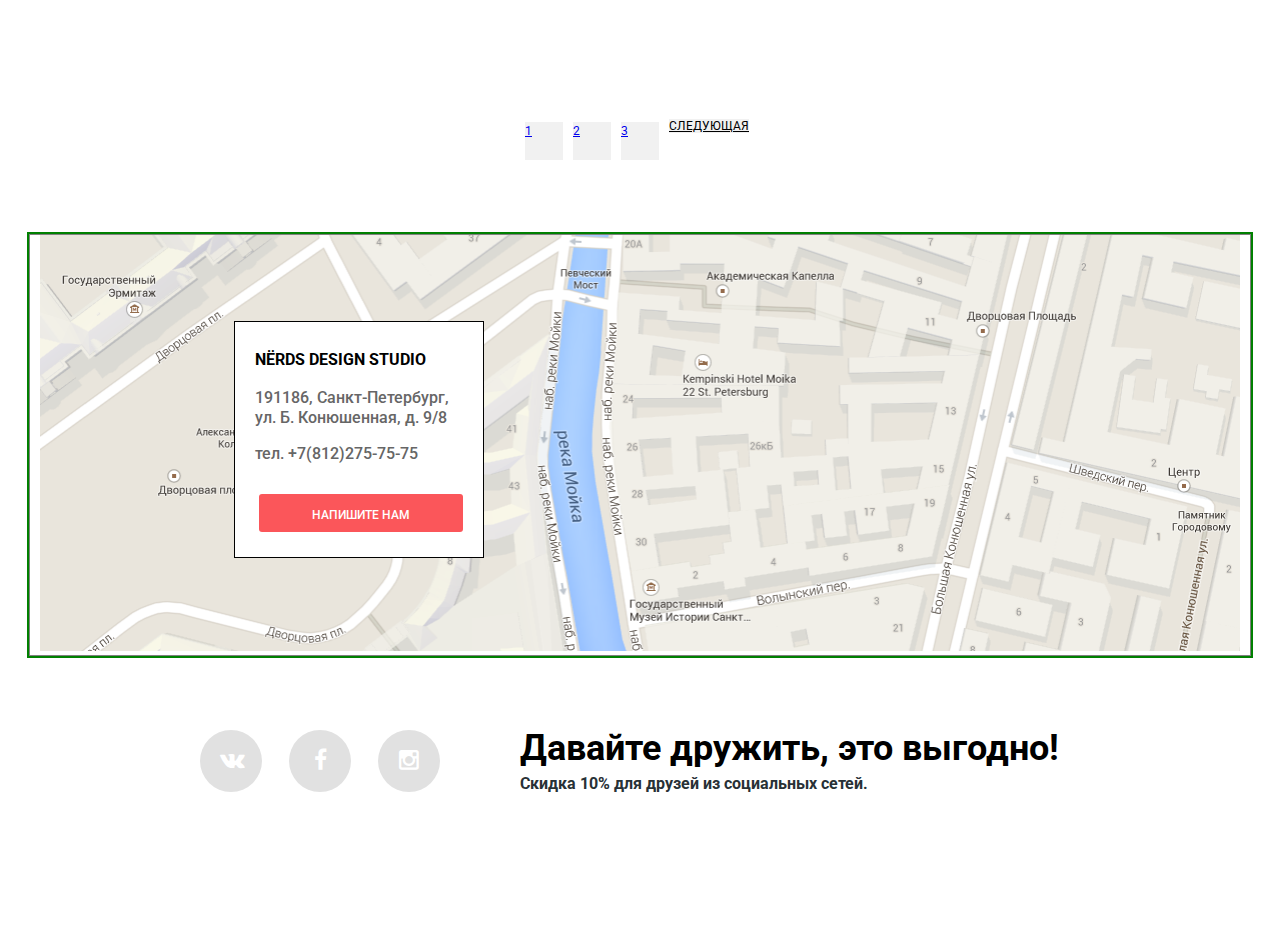
==== commit 83282b28: "11" ====
--- a/catalog.html
+++ b/catalog.html
@@ -106,53 +106,63 @@
      </ul>
    </div>
    <div class="model model-aviator">
+     <div class="window">
+       <span>AVIATOR</span>
+    <p class="description">Одностраничный макет <br> с авторским дизайном</p>
+    <a class="btn" href="#">8000 Р.</a>
+     </div>
       <div class="img">
         <img src="img/aviator-model.png" width="240" height="240" alt="aviator">
       </div>
-      <div class="window">
-        <!--всплывающее окно с названием-->
-      </div>
    </div>
    <div class="model model-sunset">
+     <div class="window">
+          <span>SUNSET</span>
+    <p class="description">Интернет-магазин <br> с личным кабинетом</p>
+    <a class="btn" href="#">10000 Р.</a>
+    </div>
       <div class="img">
         <img src="img/sunset-model.png" width="240" height="240" alt="sunset">
       </div>
-       <div class="window">
-            <!--<span>SUNSET</span>
-      <p class="description">Интернет-магазин с личным кабинетом</p>
-      <a class="btn" href="#">10000 Р.</a>-->
-      </div>
    </div>
    <div class="model model-forte">
+     <div class="window">
+       <span>FORTE</span>
+   <p class="description">Отличный макет<br> для личного блога</p>
+   <a class="btn" href="#">5000 Р.</a>
+     </div>
      <div class="img">
        <img src="img/forte-model.png" width="240" height="240" alt="forte">
      </div>
-     <div class="window">
-     <!--всплывающее окно с названием-->
-     </div>
    </div>
    <div class="model model-thai">
+     <div class="window">
+       <span>MODERN ORGANIC THAI</span>
+  <p class="description">Сайт для ресторана<br> быстрого питания</p>
+  <a class="btn" href="#">12000 Р.</a>
+     </div>
      <div class="img">
        <img src="img/thai-model.png" width="240" height="240" alt="thai">
      </div>
-     <div class="window">
-     <!--всплывающее окно с названием-->
-     </div>
    </div>
    <div class="model model-avenue">
+     <div class="window">
+       <span>AVENUE</span>
+  <p class="description">Макет для блога<br> о путешествиях</p>
+  <a class="btn" href="#">8000 Р.</a>
+     </div>
       <div class="img">
       <img src="img/avenue-model.png" width="240" height="240" alt="avenue">
       </div>
-      <div class="window">
-      <!--всплывающее окно с названием-->
-      </div>
     </div>
    <div class="model model-dovetail">
+     <div class="window">
+       <span>DOVETAIL</span>
+  <p class="description">Интернет-магазин <br>с галереей товаров</p>
+  <a class="btn" href="#">14000 Р.</a>
+     </div>
      <div class="img">
      <img src="img/dovetail-model.png" width="240" height="240" alt="dovetail">
-     </div>
-     <div class="window">
-     <!--всплывающее окно с названием-->
      </div>
    </div>
   </div>
@@ -164,18 +174,17 @@
    </div>
  </div>
 </main>
- <div class="container">
-   <div class="map-app">
-     <div class="communication">
-       NЁRDS DESIGN STUDIO
-       191186, Санкт-Петербург, <br>
-       ул. Б. Конюшенная, д. 9/8 <br>
-       тел. +7(812)275-75-75
-
-     </div>
-        <iframe src="https://www.google.com/maps/embed?pb=!1m18!1m12!1m3!1d1998.5989424123713!2d30.32089461573676!3d59.93879686904836!2m3!1f0!2f0!3f0!3m2!1i1024!2i768!4f13.1!3m3!1m2!1s0x4696310fca5ba729%3A0xea9c53d4493c879f!2z0JHQvtC70YzRiNCw0Y8g0JrQvtC90Y7RiNC10L3QvdCw0Y8g0YPQuy4sIDE5LCDQodCw0L3QutGCLdCf0LXRgtC10YDQsdGD0YDQsywgMTkxMTg2!5e0!3m2!1sru!2sru!4v1462174808913" width="1199" height="416" style="border:0" allowfullscreen></iframe>
-        </div>
-  </div>
+<div class="communication">
+  <span class="communication-head"><b>NЁRDS DESIGN STUDIO</b></span><br>
+  <p>191186, Санкт-Петербург, <br>
+  ул. Б. Конюшенная, д. 9/8</p>
+  <span class="number">тел. +7(812)275-75-75</span>
+  <a class="button-write-us" href="#">Напишите нам</a>
+</div>
+<div class="map-app">
+  <img src="img/map.png" width="1200" height="417">
+     <!--<iframe src="https://www.google.com/maps/embed?pb=!1m18!1m12!1m3!1d1998.5989424123713!2d30.32089461573676!3d59.93879686904836!2m3!1f0!2f0!3f0!3m2!1i1024!2i768!4f13.1!3m3!1m2!1s0x4696310fca5ba729%3A0xea9c53d4493c879f!2z0JHQvtC70YzRiNCw0Y8g0JrQvtC90Y7RiNC10L3QvdCw0Y8g0YPQuy4sIDE5LCDQodCw0L3QutGCLdCf0LXRgtC10YDQsdGD0YDQsywgMTkxMTg2!5e0!3m2!1sru!2sru!4v1462174808913" width="1199" height="416" style="border:0" allowfullscreen></iframe>-->
+ </div>
    <footer class="main-footer">
     <div class="container">
       <div class="contacts">
--- a/css/style.css
+++ b/css/style.css
@@ -1,16 +1,3 @@
-html,
-body {
-  font-family: 'Roboto', 'Arial', sans-serif;
-  font-style: medium;
-  font-weight: 500;
-  font-size: 16px;
-  line-height: 22px;
-  color: #283136;
-  margin:0;
-  padding:0;
-  min-width: 1200px;
-  min-height: 1750px;
-}
 @font-face {
   font-weight: normal;
   font-style: normal;
@@ -51,6 +38,29 @@
 .icon-check-on::before { content: "\2611"; } /* "☑" */
 .icon-instagramm::before { content: "📷"; } /* "\1f4f7" */
 
+html,
+body {
+  font-family: 'Roboto', 'Arial', sans-serif;
+  font-weight: 400;
+  font-size: 16px;
+  line-height: 22px;
+  margin:0;
+  padding:0;
+}
+
+img {
+   max-width: 100%;
+   height: auto;
+}
+.nowrap {
+     white-space: nowrap;
+}
+.clearfix:after {
+     content: ' ';
+     display:table;
+     clear:both;
+}
+
 .main-header {
     min-height: 126px;
     background-color: #eeeeee;
@@ -62,11 +72,11 @@
   width: 880px;
   margin: 0 auto;
   padding: 0 10px;
-  font-size: 0px;
+  font-size: 16px;
 /*  outline: 1px solid red; */
 }
 .index-logo {
-     width: 139px;
+     width: 140px;
      min-height: px;
   /*   outline: 3px solid yellow; */
      float: left;
@@ -74,20 +84,15 @@
 }
 .main-navigation {
   /*  outline: 3px solid yellow;*/
-    width: 560px;
-    min-height: 126px;
+    width: 700px;
     float: right;
     color: #000000;
     text-transform: uppercase;
     margin: 0;
     padding: 0;
-}
-/*.main-menu {
-  padding: 0px;
-  margin: 0px;
-  list-style: none;
-}*/
-a {
+    text-align: right;
+}
+.main-menu a {
   display:inline-block;
   vertical-align: middle;
   text-decoration: none;
@@ -95,157 +100,93 @@
 .main-menu {
     margin: 0;
     padding: 0;
-    width: 560px;
     list-style: none;
-    margin-top: 63px;
+    margin-top: 58px;
     padding-right: 0px;
   /* outline: 3px solid yellow;*/
 }
-.main-menu a:hover {
+.top-menu-link a:hover,
+.top-menu-link span:hover {
   color: red;
 }
-.main-menu li {
-    margin-right: 46px;
-    vertical-align: top;
-    display: inline-block;
-}
-
-.main-menu  span {
-  display: block;
-  font-family: 'Roboto', 'Arial', sans-serif;
-  font-style: medium;
+.top-menu-link, span {
+  margin: 0 20px;
+  vertical-align: top;
+  display: inline-block;
+}
+.top-menu-link.menu-basket-link {
+  margin: 0 0 0 40px;
+}
+.top-menu-link .active {
+  display: inline-block;
+  vertical-align: top;
+  border-bottom: 2px solid #fb565a;
+}
+
+.icon-basket::before {
+  content: "\62";
+  margin-right: 14px;
+}
+
+.top-menu-link a,
+.top-menu-link span {
+  font-family: 'Roboto', 'Arial', sans-serif;
   font-weight: 500;
   font-size: 14px;
-  line-height: 30px;
-  color: #000000;
-  width: 57px;
-  padding:0;
-  margin:0;
-  /*border-bottom: 2px solid #fb565a;*/
-  padding-bottom: 3px;
-  margin-right: 46px;
-  background-color: none;
-}
-}
-.main-menu .active span:after {
-  content: " ";
-  display: block;
-  vertical-align: bottom;
-  position: relative;
-  bottom: 0;
-  width: 55px;
-  height: 2px;
-  background-color: #fb565a;
-}
-.main-menu .icon-basket {
-  display: inline-block;
-  vertical-align: top;
-  font-family: 'Roboto', 'Arial', sans-serif;
-  font-style: medium;
-  font-weight: 500;
-  font-size: 14px;
-  line-height: 30px;
-  color: #000000;
-  opacity: 0.3;
-  padding: 0;
-  margin: 0;
-  margin-right: 13px;
-}
-
-.main-menu a {
-    font-family: 'Roboto', 'Arial', sans-serif;
-    font-style: medium;
-    font-weight: 500;
-    font-size: 14px;
-    line-height: 30px;
-    color: #000000;
-}
-.main-menu li:nth-last-child {
-}
-.main-menu a:hover {
+  line-height: 20px;
+  color: #000000;
+  text-decoration: none;
+}
+.top-menu-link span {
+  margin-right: 0;
+}
+.top-menu-link a:hover {
   color: #fb565a;
 }
-.main-menu a:active {
+.top-menu-link a:active {
   color: #8f8f8f;
 }
 
-/*.top-menu li:nth-child(4) {
-    position: relative;
-    right: 0px;
-}*/
-.nowrap {
-    white-space: nowrap;
-}
-ul {
+.main-navigation ul {
   padding: 0px;
 }
-.slider-slides {
-    /*min-height: 231px;*/
-/*    outline: 3px solid yellow; */
-    position:absolute;
-    top:0;
-    left:0;
-    width:100%;
-    height:100%;
-    overflow:hidden;
-    /*background-color:rgba(255,255,0,0.1);*/
-}
-.feature {
-    /*width: 460px;*/
-  /*  outline: 3px solid blue;*/
-    float: left;
-    font-family: 'Roboto', 'Arial', sans-serif;
-    font-style: medium;
-    font-weight: 500;
-    font-size: 16px;
-    min-height: 231px;
-    line-height: 22px;
-    color: #283136;
-    width:380px;
-    padding:0;
-}
-h2 {
-   font-size:36px;
-    line-height:1;
-    font-weight:bold;
-    color:black;
-}
-
+
+
+/*/////////////////SLIDER///////////////////////////////////////*/
+
+.slider-inner {
+  width: 880px;
+  height: 310px;
+  position:relative;
+}
 .slide-image {
     width:338px;
-    /*min-height:231px;*/
-  /*  outline: 1px solid green;*/
+    min-height:231px;
+    outline: 1px solid green;
     float: right;
     margin-top: 10px;
 }
-.slider-inner{
-    position:relative;
-    width:880px;
-    height:310px;
+
+.slider{
+    height: 100%;
     margin:0 auto;
-/*   border:1px dotted black;*/
-}
-.slide-item {
+    background: #eeeeee;
+}
+.slider input[type=radio] {
     position:absolute;
-    top:0;
-    left:0;
-    width:100%;
-    height:100%;
-  /*  overflow:hidden;*/
-    display: none;
+    opacity:0;
 }
 .slider-controls{
     position:absolute;
-    bottom:95px;
-    left:50%;
+    bottom: 94px;
+    left: 430px;
     width:200px;
     height:10px;
     margin-left:-100px;
     text-align:center;
-  /*  border:1px dotted green;*/
     z-index:1000;
 }
-.slider-controls i{
+.slider-controls label{
     display:inline-block;
     width:4px;
     height:4px;
@@ -256,14 +197,37 @@
     border-radius:50%;
     cursor:pointer;
 }
-.slider-controls .active{
+#btn-1:checked ~ .slider-controls label[for="btn-1"],
+#btn-2:checked ~ .slider-controls label[for="btn-2"],
+#btn-3:checked ~ .slider-controls label[for="btn-3"] {
     background:#c1c1c1;
 }
-.slide-item-button{
+.slide{
+    position:absolute;
+    top:0;
+    left:0;
+    width:100%;
+    height:100%;
+    overflow:hidden;
+    outline: 1px solid black;
+}
+.slide-text{
+    width:380px;
+    padding:30px 0;
+    margin: 0;
+    color:#283136;
+}
+.slide-title{
+    font-size:36px;
+    line-height:1;
+    font-weight:bold;
+    color:black;
+}
+.slide-button {
     display:block;
     width:240px;
-    padding:10px 0;
-    margin-top:25px;
+    padding: 9px 0;
+    margin-top: 29px;
     font-size:12px;
     color:white;
     text-transform:uppercase;
@@ -272,9 +236,48 @@
     background:#fb565a;
     border-radius:3px;
 }
-.slide-item:nth-child(1){
-    display:block;
-}
+.slide-button .slide-button-left {
+
+}
+.slide-button .slide-button-right {
+
+}
+.slide-button .slide-button-middle {
+
+}
+.slide{
+    display:none;
+}
+#btn-1:checked ~ .slides .slide:nth-child(1) {
+    display: block;
+}
+#btn-2:checked ~ .slides .slide:nth-child(2) {
+    display: block;
+}
+#btn-3:checked ~ .slides .slide:nth-child(3) {
+    display: block;
+}
+
+.slide:nth-child(1){
+    background-image: url("../img/slide-image1.png");
+    background-repeat:no-repeat;
+    background-position:100% 10px;
+}
+.slide:nth-child(2){
+    background-image: url("../img/slide-image2.png");
+    background-repeat:no-repeat;
+    background-position: 640px 15px;
+}
+.slide:nth-child(3){
+    background-image:url("../img/slide-image3.png");
+    background-repeat:no-repeat;
+    background-position: 540px -10px;
+}
+
+
+
+/*/////////////////SERVICES///////////////////////////////////////*/
+
 .service-web-sites a {
   display:block;
   width:140px;
@@ -333,28 +336,6 @@
 .service-presentations a:active {
   background-color: #c09b24;
 }
-/*
-.slde-item:nth-child(1) {
-    background-image: url('img/slide-image1.png');
-    background-repeat:no-repeat;
-    background-position: 100% 10px;
-}
-.slde-item:nth-child(2) {
-    background-image: url('img/slide-image2.png');
-    background-repeat:no-repeat;
-    background-position: 100% 10px;
-}
-.slde-item:nth-child(3) {
-    background-image: url('img/slide-image3.png');
-    background-repeat: no-repeat;
-    background-position: 100% 10px;
-} */
-
-.clearfix:after {
-    content: ' ';
-    display:table;
-    clear:both;
-}
 .service-web-sites,
 .service-apps{
     width: 240px;
@@ -378,28 +359,36 @@
 }
 .service-text {
   font-family: 'Roboto', 'Arial', sans-serif;
-  font-style: medium;
   font-weight: 500;
   font-size: 15px;
   line-height: 22px;
   color: #283136;
 }
-.slide-item-button,
+.service h3 {
+  font-size: 18px;
+  line-height: 30px;
+  color: #000000;
+  font-family: 'Roboto', 'Arial', sans-serif;
+  font-weight: 500;
+  text-transform: uppercase;
+}
 .button-order {
   text-transform: uppercase;
   font-size: 12px;
   line-height: 18px;
-}
+  font-weight: 500;
+}
+/* about us */
+
 .about-us {
     min-height:341px;
     width: 571px;
   /*  outline: 2px solid green;*/
-    margin-right: 68px;
+    margin-right: 60px;
     float:left;
-    margin-top: 74px;
+    margin-top: 70px;
     margin-bottom: 73px;
     font-family: 'Roboto', 'Arial', sans-serif;
-    font-style: medium;
     font-weight: 500;
     font-size: 16px;
     line-height: 22px;
@@ -410,13 +399,12 @@
 }
 .about-us-visual {
     min-height:341px;
-    width: 228px;
+    width: 230px;
     float:right;
     margin-top: 61px;
     margin-bottom: 73px;
     font-family: 'Roboto', 'Arial', sans-serif;
-    font-style: medium;
-    font-weight: 500;
+    font-weight: 400;
     font-size: 16px;
     line-height: 22px;
     color: 283136;
@@ -427,16 +415,22 @@
   line-height: 36px;
   color: #000000;
   font-family: 'Roboto', 'Arial', sans-serif;
-  font-style: medium;
-  font-weight: 500;
+  font-weight: 400;
+}
+.about-us-title {
+  margin-left: 0;
 }
 .about-us-text {
     font-size: 16px;
     line-height: 22px;
+    font-weight: 400;
     color: #283136;
     display: inline-block;
     vertical-align: top;
     margin-top: 19px;
+    width: 100%;
+    margin: 0;
+    margin-top: 25px;
 }
 .about-us ul li {
   margin-bottom: 19px;
@@ -452,15 +446,18 @@
 }
 .year {
   font-family: 'Roboto', 'Arial', sans-serif;
-  font-style: medium;
   font-weight: 500;
   font-size: 16px;
   color: #000000;
   text-transform: uppercase;
-  margin-top: 25px;
-  width: 240px;
+  margin-top: 22px;
+  width: 225px;
   background-color: white;
   text-align: center;
+  display: inline-block;
+}
+.object-nerds {
+  margin-left: 20px;
 }
 .year:before {
 //*  content: " ";
@@ -472,11 +469,6 @@
   position: relative;
   top: 10px;*/
 }
-.year hr {
-  position: relative;
-  top: -20px;
-  z-index: 0;
-}
 .year span {
   display: inline-block;
   position: relative;
@@ -491,10 +483,9 @@
     width: 100%;
     outline: 2px solid green;
 }
-h1 {
-    font-family: 'Roboto', 'Arial', sans-serif;
-    font-style: medium;
-    font-weight: 500;
+.text-top h1 {
+  font-family: 'Roboto', 'Arial', sans-serif;
+  font-weight: 400;
     font-size: 40px;
     line-height: 45px;
     color: #000000;
@@ -503,31 +494,25 @@
     text-align: center;
     margin-bottom: 93px;;
 }
-h2,
+.feature h2,
 .text-bottom,
 .about-us-title {
   font-size: 36px;
   line-height: 36px;
   color: #000000;
   font-family: 'Roboto', 'Arial', sans-serif;
-  font-style: medium;
   font-weight: 500;
 }
-h3 {
-  font-size: 18px;
-  line-height: 30px;
-  color: #000000;
-  font-family: 'Roboto', 'Arial', sans-serif;
-  font-style: medium;
-  font-weight: 500;
-  text-transform: uppercase;
+.about-us-visual h4 {
+  margin-top: 64px;
+  margin-bottom: 25px;
+  margin-left: -7px;
+}
+.about-us-list {
+  padding-left: 3px;
 }
 .about-us h4 {
-  margin-top: 50px;
-  margin-bottom: 25px;
-}
-.about-us-visual h4 {
-  margin-top: 61px;
+  margin-top: 43px;
   margin-bottom: 25px;
 }
 .about-us-visual li::before {
@@ -542,8 +527,7 @@
 .about-us-visual li {
 margin-bottom: 19px;
 }
-.text-top,
-.slider {
+.text-top, {
   background-color: #eeeeee;
   margin:0;
   padding:0;
@@ -555,8 +539,9 @@
 a.glukhanko-cite {
     width: 198px;
     height: 37px;
-    margin-right: 121px;
+    margin-right: 128px;
     vertical-align: middle;
+    padding-left: 11px;
     opacity: 0.2
    }
 a.glukhanko-cite:hover {
@@ -581,22 +566,61 @@
 a.borodinsky-cite:hover {
   opacity: 1;
 }
-.logos-of-cites {
+.logos {
   height: 180px;
 /*  margin-top: 69px;*/
-  margin-bottom: 85px;
-}
-.logos-of-cites hr {
-  margin-top: 35px;
-}
-.container hr {
-  margin-bottom: 45px;
+  margin-bottom: 50px;
+}
+.communication {
+  font-size: 16px;
+  font-family: 'Roboto', 'Arial', sans-serif;
+  font-weight: 500;
+  color: #666666;
+  line-height: 20px;
+  text-align: left;
+  background-color: white;
+  outline: 1px solid black;
+  padding: 25px 0px;
+  z-index: 500;
+  position: absolute;
+  margin-top: 88px;
+  margin-left: 235px;
+  padding-right: 20px;
+}
+.communication-head {
+  text-transform: uppercase;
+  line-height: 25px;
+  color: #000000;
+}
+.communication p {
+  margin-left: 20px;
+}
+.number {
+  color: #666666;
+  display: block;
+  margin: 0 20px;
+}
+.button-write-us {
+  text-transform: uppercase;
+  color: white;
+  font-size: 12px;
+  line-height: 18px;
+  text-align: center;
+  display: block;
+  vertical-align: top;
+  padding-top: 12px;
+  margin-top: 30px;
+  margin-left: 24px;
+  width: 204px;
+  height: 26px;
+  background-color: #fb565a;
+  border-radius: 3px;
+  text-decoration: none;
 }
 .button-show, {
   font-size: 12px;
   line-height: 18px;
   font-family: 'Roboto', 'Arial', sans-serif;
-  font-style: bold;
   font-weight: 700;
   text-transform: uppercase;
 }
@@ -611,8 +635,7 @@
 }
 .sort-text {
   font-family: 'Roboto', 'Arial', sans-serif;
-  font-style: medium;
-  font-weight: 500;
+  font-weight: 400;
   font-size: 12px;
   line-height: 18px;
   color: #000000;
@@ -651,7 +674,7 @@
   width:365px;
   float: left;
 }
-ul {
+.about-us-visual ul {
   padding: 0;
   margin:0;
 }
@@ -661,8 +684,7 @@
 }
 .range-filter {
   font-family: 'Roboto', 'Arial', sans-serif;
-  font-style: medium;
-  font-weight: 500;
+  font-weight: 400;
   font-size: 16px;
   color: #000;
   width: 240px;
@@ -671,8 +693,7 @@
 }
 .filter-head{
   font-family: 'Roboto', 'Arial', sans-serif;
-  font-style: medium;
-  font-weight: 500;
+  font-weight: 400;
   tont-size: 18px;
   line-height: 30px;
   color: #000000;
@@ -723,8 +744,7 @@
 }
 .price-controls input {
   font-family: 'Roboto', 'Arial', sans-serif;
-  font-style: medium;
-  font-weight: 500;
+  font-weight: 400;
   font-size: 16px;
   width: 60px;
   margin-left: 10px;
@@ -744,8 +764,7 @@
 }
 .regulation {
   font-family: 'Roboto', 'Arial', sans-serif;
-  font-style: medium;
-  font-weight: 500;
+  font-weight: 400;
   color: #283136;
   font-size: 16px;
   line-height: 20px;
@@ -753,8 +772,7 @@
 .features-head,
 .grid-head {
   font-family: 'Roboto', 'Arial', sans-serif;
-  font-style: medium;
-  font-weight: 500;
+  font-weight: 400;
   font-size: 18px;
   line-height: 30px;
   color: #000000;
@@ -833,6 +851,7 @@
  border-top: 30px solid #f1f1f1;
  border-radius: 5px 5px 0 0;
  z-index: 1;
+ position: relative
 }
 .model-aviator,
 .model-forte,
@@ -850,8 +869,7 @@
   left: 12px;
   width: 44px;
   height: 10px;
-  background: url("img/circles.png") no-repeat;
-  outline: 1px solid black;
+  background: url("../img/circles.png") no-repeat;
   z-index: 20;
 }
 .paginator {
@@ -882,7 +900,6 @@
 }
 .paragraph-bottom {
   font-family: 'Roboto', 'Arial', sans-serif;
-  font-style: bold;
   font-weight: 700;
   font-size: 16px;
   line-height: 22px;
@@ -892,19 +909,53 @@
   text-transform: uppercase;
 }
 .window {
+  width: 200px;
+  height: 165px;
+  background-color: white;
+  position: absolute;
+  margin-top: 20px;
+  margin-left: 20px;
+  z-index: 700;
+  padding-top: 35px;
+  text-align: center;
+  display: none;
+  -webkit-transition: all .25s;
+     -moz-transition: all .25s;
+     -o-transition: all .25s;
+     transition: all .25s;
+}
+.window span{
   font-size: 18px;
-  line-height: 8,56px;
-  color: #000000;
-  width: 200px;
-  height: 200px;
-  background-color: white;
-}
-/*.model-sunset:hover {
+  line-height: 9px;
+  color: #000000;
+}
+.description {
+  font-size: 14px;
+  line-height: 18;
+  color: #283136;
+}
+.window a {
   display: block;
-  width: 200px;
-  height: 200px;
-  background-color: white;
-}*/
+  width: 140px;
+  height: 22px;
+  border-radius: 3px;
+  background-color: #fb565a;
+  font-size: 18px;
+  line-height: 9px;
+  color: white;
+  margin-top: 28px;
+  margin-left: 30px;
+  padding-top: 15px;
+}
+.window a:hover {
+  background-color: #d6494d;
+}
+.window a:active {
+  background-color: #b63538;
+}
+.model:hover .window {
+  display: block;
+}
 .description {
   font-size: 14px;
   line-height: 18px;
@@ -917,10 +968,26 @@
     min-height:63px;
     width: 880px;
 /*    outline: 2px solid green;*/
-    margin-top: 78px;
+    margin-top: 74px;
     margin-bottom: 76px;
     padding:0;
     padding-bottom: 77px;
+}
+.text-bottom {
+ /* outline: 2px solid yellow;*/
+  width: 550px;
+  float: left;
+}
+.text-bottom-big {
+  display: inline-block;
+  margin: 0px;
+}
+.text-bottom-small {
+ font-family: 'Roboto', 'Arial', sans-serif;
+ font-weight: 700;
+ font-size: 16px;
+ line-height: 3px;
+ color: #283136;
 }
 .social-buttons {
 /*  outline: 1px solid black;*/
@@ -940,7 +1007,10 @@
 	-webkit-border-radius: 50px;
 	border-radius: 60px;
   /*outline: 2px solid yellow;*/
-
+ }
+ .social-buttons .social:nth-child(1),
+ .social-buttons .social:nth-child(2) {
+   margin-right: 23px;
  }
  .icon-vk,
  .icon-instagramm,
@@ -951,7 +1021,7 @@
    color: white;
    position: relative;
    top: 18px;
-   left: 15px;
+   left: -5px;
  }
  .social:hover {
    background: #fb565a;
@@ -959,30 +1029,6 @@
  .social:active {
    background: #d6494d;
  }
- .text-bottom {
-  /* outline: 2px solid yellow;*/
-   width: 550px;
-   float: left;
- }
- .text-bottom-big {
-   display: inline-block;
-   margin: 0px;
- }
-.text-bottom-small {
-  font-family: 'Roboto', 'Arial', sans-serif;
-  font-style: bold;
-  font-weight: 700;
-  font-size: 16px;
-  line-height: 22px;
-  color: #283136;
-}
-
-hr {
-  border: none;
-  background-color: #eeeeee;
-  color: #eeeeee;
-  height: 2px;
-}
 
 .circle {
   display: inline-block;
@@ -998,47 +1044,9 @@
 .model:hover {
   opacity: 1;
 }
-.communication {
-  font-size: 16px;
-  font-family: "Roboto";
-  color: #666666;
-  line-height: 20px;
-  text-align: left;
-  background-color: white;
-  outline: 1px solid black;
-  padding: 30px 23px;
-  z-index: 500;
-  position: absolute;
-  /*top: 88px;
-  left: 0;*/
-}
+
 .map-app {
   z-index: 1;
-}
-.number {
-  color: #666666;
-  display: block;
-  margin: 0;
-}
-.communication-head {
-  text-transform: uppercase;
-  line-height: 30px;
-  color: #000000;
-}
-.button-write-us {
-  text-transform: uppercase;
-  color: white;
-  font-size: 12px;
-  line-height: 18px;
-  text-align: center;
-  display: block;
-  vertical-align: top;
-  padding-top: 12px;
-  margin-top: 30px;
-  width: 204px;
-  height: 26px;
-  background-color: #fb565a;
-  border-radius: 3px;
 }
 .textarea-letter {
   font-size: 12px;
@@ -1054,14 +1062,74 @@
   margin-top: 10px;
 
 }
-.write-us {
+.modal-content {
   width: 630px;
   height: 416px;
-  outline: 1px solid black;
+/*  outline: 1px solid black;*/
   margin: 0;
   padding-left: 80px;
   padding-top: 55px;
   box-sizing: border-box;
+  position: absolute;
+  top: 1600px;
+  left: 50%;
+  margin-left: -310px;
+  background-color: white;
+  z-index: 500;
+  box-shadow: 5px 30px 50px rgba(0, 0, 0, 0.7);
+  display: none;
+}
+.modal-content-show {
+  display: block;
+  animation: bounce 0.6s;
+}
+@keyframes bounce {
+  0%   {
+    transform: translateY(-2000px);
+  }
+  70%  {
+    transform: translateY(30px);
+  }
+  90%  {
+    transform: translateY(-10px);
+  }
+  100% {
+    transform: translateY(0);
+  }
+}
+
+
+
+.modal-content-close {
+  position: absolute;
+  top: 6px;
+  right: 6px;
+  width: 41px;
+	height: 41px;
+	background-color:  #fb565a;
+	-moz-border-radius: 41px;
+	-webkit-border-radius: 41px;
+	border-radius: 41px;
+  cursor: pointer;
+  border: 0;
+  outline: 0;
+}
+.modal-content-close::before,
+.modal-content-close::after {
+  content: "";
+  position: absolute;
+  top: 18px;
+  right: 9px;
+  width: 22px;
+  height: 4px;
+  background-color: white;
+  border-radius: 1px;
+}
+.modal-content-close::before {
+  transform: rotate(45deg);
+}
+.modal-content-close::after {
+  transform: rotate(-45deg);
 }
 .button-send {
   font-size: 12px;
@@ -1071,8 +1139,7 @@
   height: 38px;
   border: none;
   background-color: #fb565a;
-  border-radius:
-  outline: 1px solid black;
+  border-radius: 2px;
 }
 .input-text {
   display: block;
@@ -1080,7 +1147,9 @@
   float: left;
 
 }
-
+textarea {
+  resize: none;
+}
 .textarea-text {
   margin-bottom: 22px;
   float:left;
@@ -1158,17 +1227,6 @@
 }
 .choose-features input[type="checkbox"] {
   display: none;
-}
-/* input[type="checkbox"]:before,
- input[type="radio"]:before {
-  font-style: normal;
-  font-weight: normal;
-  font-variant: normal;
-  text-transform: none;
-  line-height: 1;
-  width: 1em;
-  display: inline-block;
-  margin-right: 5px;*/
 }
 input[type="checkbox"] + label {
   position: relative;
@@ -1199,7 +1257,7 @@
 }
 .toggles a {
   font-family: 'Roboto', 'Arial', sans-serif;
-  font-style: medium;
+  font-weight: 400;
   display: inline-block;
   vertical-align: top;
   color: #b5b5b5;
@@ -1216,3 +1274,8 @@
 .toggles a::active {
   color: #000000;
 }
+.location {
+ width: 1200px;
+ height: 420px;
+ outline: 1px solid black;
+}
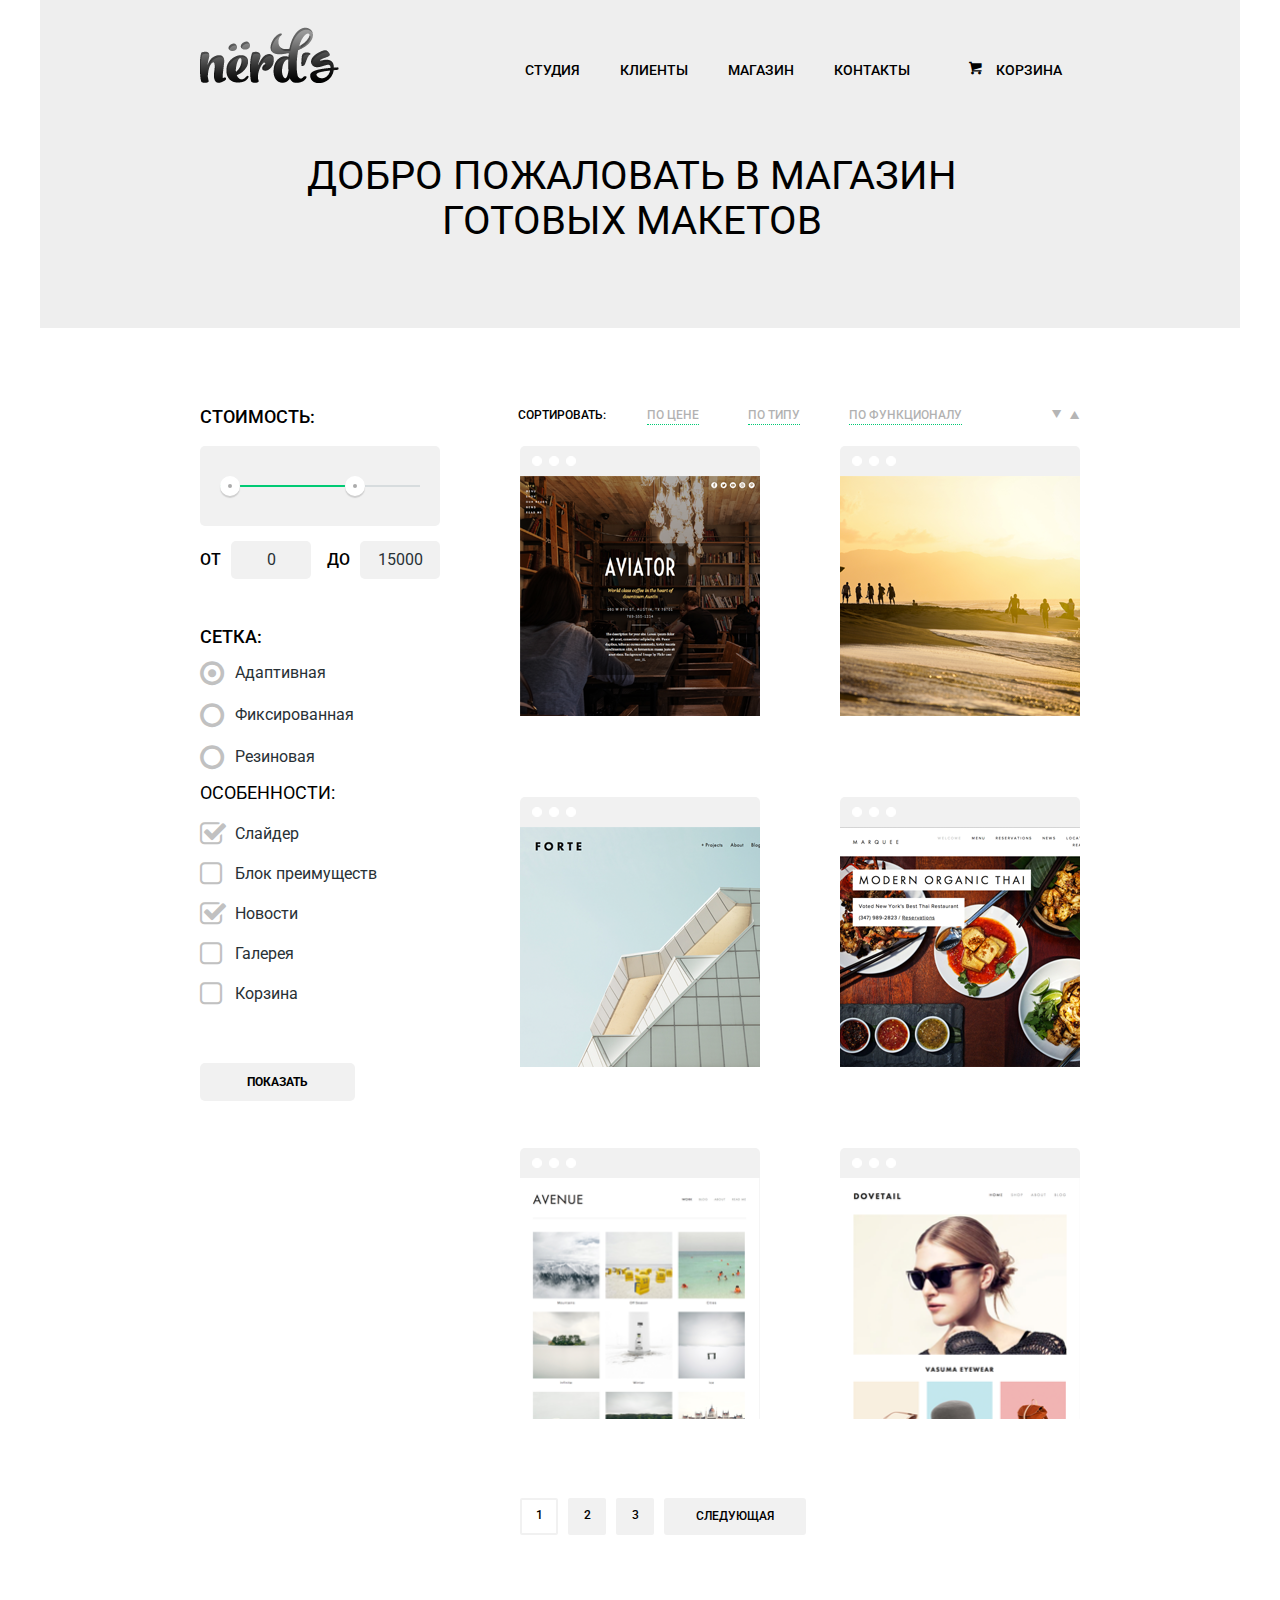
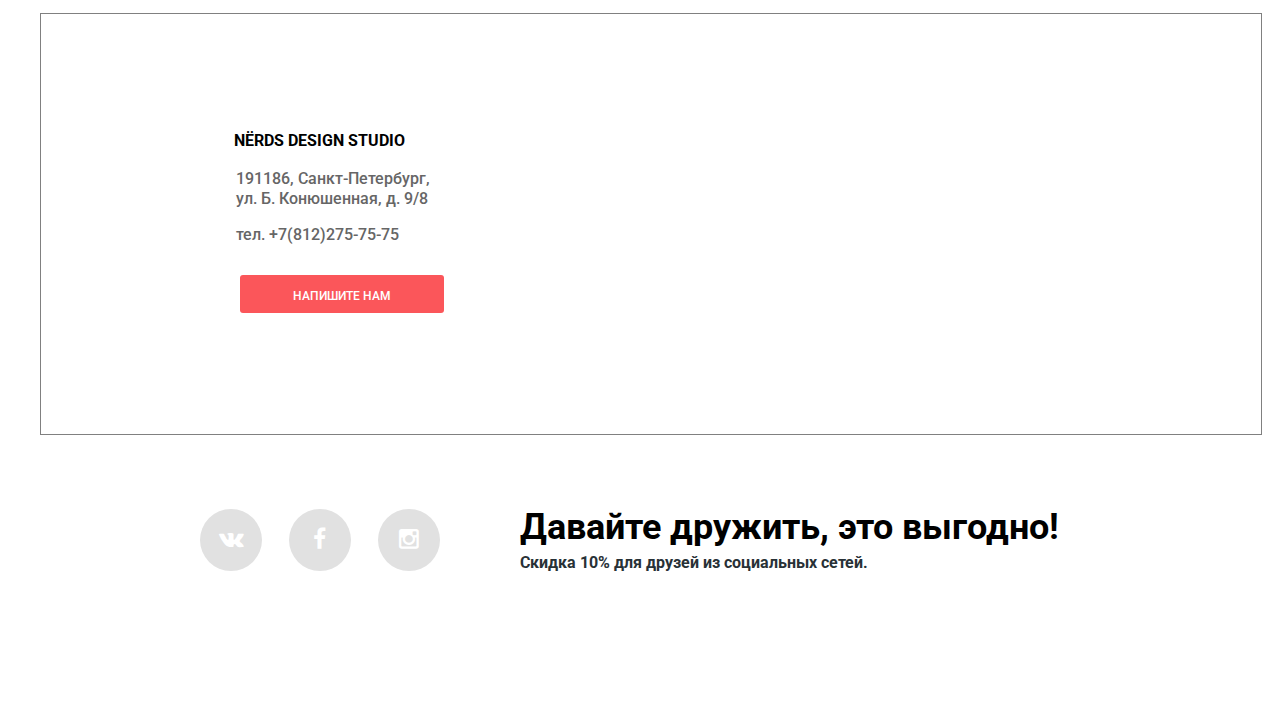
==== commit a47c429a: "12" ====
--- a/catalog.html
+++ b/catalog.html
@@ -26,7 +26,7 @@
  </header>
  <div class="text-top">
     <div class="container">
-      <h1>Добро пожаловать в магазин готовых макетов</h1>
+      <h1>Добро пожаловать в магазин<br> готовых макетов</h1>
     </div>
  </div>
 <main>
@@ -57,23 +57,24 @@
         <div class="grid">
           <fieldset>
               <legend>Сетка:</legend>
-           <label>
+          <ul class="grid-functions">
+           <li>
             <input type="radio" name="type" value="Адаптивная" checked>
-             Адаптивная
-           </label><br>
-           <label>
-            <input type="radio" name="type" value="Фиксированная">
-             Фиксированная
-           </label><br>
-           <label>
+             <label>Адаптивная</label><br>
+           </li>
+           <li>
+             <input type="radio" name="type" value="Фиксированная">
+             <label>Фиксированная</label><br>
+           </li>
+           <li>
             <input type="radio" name="type" value="Резиновая">
-             Резиновая
-           </label>
+              <label>Резиновая</label>
+           </li>
+         </ul>
          </fieldset>
       </div>
       <div class="features">
          <fieldset>
-            <!--<span class="features-head">Особенности:</span>-->
             <legend>Особенности:</legend>
         <ul class="choose-features">
           <li><input type="checkbox" name="attribute" checked>
@@ -94,8 +95,8 @@
    </aside>
   <div class="block-right clearfix">
     <div class="toggles">
+      <a class="icon-up-dir" href="#"></a>
       <a class="icon-down-dir" href="#"></a>
-      <a class="icon-up-dir" href="#"></a>
     </div>
    <div class="sort">
        <span class="sort-text">Сортировать:</span>
@@ -182,9 +183,10 @@
   <a class="button-write-us" href="#">Напишите нам</a>
 </div>
 <div class="map-app">
-  <img src="img/map.png" width="1200" height="417">
-     <!--<iframe src="https://www.google.com/maps/embed?pb=!1m18!1m12!1m3!1d1998.5989424123713!2d30.32089461573676!3d59.93879686904836!2m3!1f0!2f0!3f0!3m2!1i1024!2i768!4f13.1!3m3!1m2!1s0x4696310fca5ba729%3A0xea9c53d4493c879f!2z0JHQvtC70YzRiNCw0Y8g0JrQvtC90Y7RiNC10L3QvdCw0Y8g0YPQuy4sIDE5LCDQodCw0L3QutGCLdCf0LXRgtC10YDQsdGD0YDQsywgMTkxMTg2!5e0!3m2!1sru!2sru!4v1462174808913" width="1199" height="416" style="border:0" allowfullscreen></iframe>-->
- </div>
+  <div class="container map-wrap">
+   <script type="text/javascript" charset="utf-8" async src="https://api-maps.yandex.ru/services/constructor/1.0/js/?sid=9uSLLRkU7yz5ot2y6dyysRrsj2R7G9Mk&width=880&amp;height=416&lang=ru_RU&sourceType=constructor&scroll=true"></script>
+</div>
+</div>
    <footer class="main-footer">
     <div class="container">
       <div class="contacts">
@@ -199,5 +201,29 @@
        </div>
       </div>
    </footer>
+   <script> var button = document.querySelector(".button-write-us");
+            var popup = document.querySelector(".modal-content");
+            var close = document.querySelector(".modal-content-close");
+            var authorize = popup.querySelector("[name=name]");
+            var form = popup.querySelector(".form")
+
+            button.addEventListener("click", function(event) {
+              event.preventDefault()
+              popup.classList.add("modal-content-show")
+              authorize.focus()
+
+            });
+            close.addEventListener("click", function(event) {
+              event.preventDefault()
+              popup.classList.remove("modal-content-show")
+            });
+
+            window.addEventListener("keydown", function(event) {
+                   if (event.keyCode === 27) {
+                     if (popup.classList.contains("modal-content-show")) {
+                       popup.classList.remove("modal-content-show");
+                     }
+                   }
+                 });</script>
  </body>
 </html>
--- a/css/style.css
+++ b/css/style.css
@@ -13,6 +13,8 @@
   width: 1em;
   margin-right: 0.2em;
   margin-left: 0.2em;
+  padding: 0;
+  margin: 0;
 
   font-weight: normal;
   line-height: 1em;
@@ -46,6 +48,9 @@
   line-height: 22px;
   margin:0;
   padding:0;
+  min-width: 1200px;
+  max-width: 1200px;
+  margin: 0px auto;
 }
 
 img {
@@ -71,9 +76,12 @@
 .container {
   width: 880px;
   margin: 0 auto;
-  padding: 0 10px;
+  padding: 0;
   font-size: 16px;
 /*  outline: 1px solid red; */
+}
+a {
+  text-decoration: none;
 }
 .index-logo {
      width: 140px;
@@ -110,9 +118,12 @@
   color: red;
 }
 .top-menu-link, span {
-  margin: 0 20px;
+  margin: 0 18px;
   vertical-align: top;
   display: inline-block;
+}
+.top-menu-link:nth-last-child {
+  margin: 0;
 }
 .top-menu-link.menu-basket-link {
   margin: 0 0 0 40px;
@@ -209,7 +220,7 @@
     width:100%;
     height:100%;
     overflow:hidden;
-    outline: 1px solid black;
+  /*  outline: 1px solid black;*/
 }
 .slide-text{
     width:380px;
@@ -227,7 +238,7 @@
     display:block;
     width:240px;
     padding: 9px 0;
-    margin-top: 29px;
+    margin-top: 30px;
     font-size:12px;
     color:white;
     text-transform:uppercase;
@@ -236,15 +247,6 @@
     background:#fb565a;
     border-radius:3px;
 }
-.slide-button .slide-button-left {
-
-}
-.slide-button .slide-button-right {
-
-}
-.slide-button .slide-button-middle {
-
-}
 .slide{
     display:none;
 }
@@ -278,11 +280,17 @@
 
 /*/////////////////SERVICES///////////////////////////////////////*/
 
+.services {
+  width: 880px;
+  border-bottom: 2px solid #eeeeee;
+  margin: 0 auto;
+  padding: 0 10px;
+}
 .service-web-sites a {
   display:block;
   width:140px;
   padding:10px 0;
-  margin-top:25px;
+  margin-top: 28px;
   font-size:12px;
   color:white;
   text-transform:uppercase;
@@ -296,7 +304,7 @@
   display:block;
   width:140px;
   padding:10px 0;
-  margin-top:25px;
+  margin-top: 28px;
   font-size:12px;
   color:white;
   text-transform:uppercase;
@@ -309,7 +317,7 @@
   display:block;
   width:140px;
   padding:10px 0;
-  margin-top:25px;
+  margin-top: 28px;
   font-size:12px;
   color:white;
   text-transform:uppercase;
@@ -361,7 +369,7 @@
   font-family: 'Roboto', 'Arial', sans-serif;
   font-weight: 500;
   font-size: 15px;
-  line-height: 22px;
+  line-height: 19px;
   color: #283136;
 }
 .service h3 {
@@ -423,14 +431,14 @@
 .about-us-text {
     font-size: 16px;
     line-height: 22px;
-    font-weight: 400;
+    font-weight: 500;
     color: #283136;
     display: inline-block;
     vertical-align: top;
     margin-top: 19px;
     width: 100%;
     margin: 0;
-    margin-top: 25px;
+    margin-top: 16px;
 }
 .about-us ul li {
   margin-bottom: 19px;
@@ -451,23 +459,42 @@
   color: #000000;
   text-transform: uppercase;
   margin-top: 22px;
-  width: 225px;
+  width: 230px;
   background-color: white;
-  text-align: center;
-  display: inline-block;
+  text-align: left;
+  display: inline-block;
+  margin-right: 5px;
 }
 .object-nerds {
   margin-left: 20px;
+  margin-top: -2px;
 }
 .year:before {
-//*  content: " ";
+  content: " ";
   display: inline-block;
   vertical-align: middle;
-  width: 62px;
+  width: 65px;
   height: 2px;
-  color: #eeeeee;
+  border-bottom: 2px solid #eeeeee;
   position: relative;
-  top: 10px;*/
+  margin-bottom: 5px;
+  left: 0;
+  top: 0px;
+}
+.year span:after {
+    content: " ";
+  display: inline-block;
+  vertical-align: middle;
+  width: 65px;
+  height: 2px;
+  margin: 0;
+  padding: 0;
+  position: absolute;
+  top: 7px;
+  left: 105%;
+  border-bottom: 2px solid #eeeeee;
+  margin-bottom: 5px;
+
 }
 .year span {
   display: inline-block;
@@ -475,13 +502,12 @@
   background-color: white;
   z-index: 2;
   width: 86px;
-  padding-right: 14px;
-  padding-left: 14px;
+  margin: 0 5px;
 }
 .map-app {
     min-height: 416px;
     width: 100%;
-    outline: 2px solid green;
+  /*  outline: 2px solid green;*/
 }
 .text-top h1 {
   font-family: 'Roboto', 'Arial', sans-serif;
@@ -510,6 +536,7 @@
 }
 .about-us-list {
   padding-left: 3px;
+  font-weight: 500;
 }
 .about-us h4 {
   margin-top: 43px;
@@ -527,25 +554,35 @@
 .about-us-visual li {
 margin-bottom: 19px;
 }
-.text-top, {
+.text-top {
+  margin:0;
+  padding-left: 213px;
+  height: 202px;
+  font-weight: 500;
   background-color: #eeeeee;
-  margin:0;
-  padding:0;
-}
-.text-top {
-    height: 202px;
-}
-
+}
+a.glukhanko-cite:hover {
+  opacity: 1;
+}
+a.academy-cite:hover {
+  opacity: 1;
+}
+a.borodinsky-cite:hover {
+  opacity: 1;
+}
 a.glukhanko-cite {
     width: 198px;
     height: 37px;
     margin-right: 128px;
-    vertical-align: middle;
+    vertical-align:  middle;
     padding-left: 11px;
     opacity: 0.2
-   }
-a.glukhanko-cite:hover {
-  opacity: 1;
+}
+a.borodinsky-cite {
+  width: 209px;
+  height: 86px;
+  vertical-align:  middle;
+  opacity:0.2
 }
 a.academy-cite {
   width: 199px;
@@ -554,22 +591,20 @@
   vertical-align: middle;
   opacity:0.2
 }
-a.academy-cite:hover {
-  opacity: 1;
-}
-a.borodinsky-cite {
-  width: 209px;
-  height: 86px;
-  vertical-align: middle;
-  opacity:0.2
-}
-a.borodinsky-cite:hover {
-  opacity: 1;
-}
 .logos {
-  height: 180px;
-/*  margin-top: 69px;*/
+  height: 100px;
+  width: 880px;
+  margin: 0 auto;
+  padding: 0;
+  padding-top: 50px;
+  padding-right: 20px;
+  border-top: 2px solid #eeeeee;
+  border-bottom: 2px solid #eeeeee;
+  padding-bottom: 4px;
   margin-bottom: 50px;
+}
+.logos a {
+  display: inline-block;
 }
 .communication {
   font-size: 16px;
@@ -579,13 +614,13 @@
   line-height: 20px;
   text-align: left;
   background-color: white;
-  outline: 1px solid black;
   padding: 25px 0px;
   z-index: 500;
   position: absolute;
-  margin-top: 88px;
-  margin-left: 235px;
-  padding-right: 20px;
+  margin-top: 90px;
+  margin-left: 176px;
+  padding-right: 23px;
+  padding-bottom: 30px;
 }
 .communication-head {
   text-transform: uppercase;
@@ -628,14 +663,13 @@
   text-transform: uppercase;
   width: 495px;
   float: left;
-/*  outline: 1px solid red;/*/*
   margin:0;
   padding: 0;
-  margin-bottom: 17px;
+  margin-bottom: 2px;
 }
 .sort-text {
   font-family: 'Roboto', 'Arial', sans-serif;
-  font-weight: 400;
+  font-weight: 500;
   font-size: 12px;
   line-height: 18px;
   color: #000000;
@@ -643,7 +677,20 @@
   margin: 0;
   margin-right: 41px;
   float: left;
+  margin-top: -5px;
+  margin-left: -2px;
 /*  outline: 1px solid black;/*/*
+}
+.sort a {
+  font-family: 'Roboto', 'Arial', sans-serif;
+  font-weight: 500;
+  font-size: 12px;
+  line-height: 18px;
+  color: #000000;
+  opacity: 0.3;
+}
+.sort a:hover {
+  opacity: 1;
 }
 .sort li {
     font-size: 12px;
@@ -671,8 +718,10 @@
   border: none;
 }
 .sort ul {
-  width:365px;
+  width: 365px;
   float: left;
+  padding: 0;
+  margin-top: -5px;
 }
 .about-us-visual ul {
   padding: 0;
@@ -741,13 +790,15 @@
   font-size: 16px;
   display: inline-block;
   width: 50%;
+  font-weight: 500;
+  text-transform: uppercase;
 }
 .price-controls input {
   font-family: 'Roboto', 'Arial', sans-serif;
   font-weight: 400;
   font-size: 16px;
   width: 60px;
-  margin-left: 10px;
+  margin-left: 6px;
   padding: 8px 10px;
   text-align: center;
   color: #283136;
@@ -769,6 +820,19 @@
   font-size: 16px;
   line-height: 20px;
 }
+.grid-functions {
+  font-size: 0;
+  padding: 0;
+  position: relative;
+  padding-top: 0px;
+}
+.grid-functions li {
+  font-size: 16px;
+  line-height: 36px;
+  color: #283136;
+  padding: 3px 0 3px 0;
+
+}
 .features-head,
 .grid-head {
   font-family: 'Roboto', 'Arial', sans-serif;
@@ -778,40 +842,104 @@
   color: #000000;
   text-transform: uppercase;
 }
-.pagination-item {
-  background: #f1f1f1;
+.grid {
+  min-height: 148px;
+}
+.grid fieldset legend {
+  font-size: 18px;
+  line-height: 30px;
+  color: #000000;
+  font-weight: 500;
+}
+.grid-functions input[type="radio"] + label:before {
+  content: "\25cb";
+  display: inline-block;
+  vertical-align: top;
+  width: 25px;
+  height: 25px;
+  font-family: "symbols-nerds";
+  font-size: 28px;
+  color: #c1c1c1;
+  margin-right: 10px;
+}
+.grid-functions input[type="radio"]:checked + label:before {
+  content:"\25cf";
+  display: inline-block;
+  vertical-align: top;
+  font-family: "symbols-nerds";
+  font-size: 28px;
+  color: #c1c1c1;
+  margin-right: 10px;
+}
+.grid-functions input[type="radio"] + label {
+  display: inline-block;
+  vertical-align: top;
+  text-align: left;
+  height: 35px;
+  cursor: pointer;
+}
+input[type="radio"],
+input[type="checkbox"] {
+  display: none;
+}
+.features input[type="checkbox"] + label:before {
+  content: "\2610";
+  display: inline-block;
+  vertical-align: top;
+  font-family: "symbols-nerds";
+  width: 25px;
+  height: 25px;
+  position: absolute;
+  top: 0;
+  left: 0;
+  font-size: 28px;
+  line-height: 20px;
+  color: #c1c1c1;
+}
+.features input[type="checkbox"]:checked + label:before {
+  content: "\2611";
+  font-family: "symbols-nerds";
+  display: inline-block;
+  vertical-align: top;
+  font-size: 28px;
+  color: #c1c1c1;
+  width: 25px;
+  height: 25px;
+  position: absolute;
+  top: 0;
+  left: 0;
+}
+input[type="checkbox"] + label {
+  position: relative;
+  padding-left: 35px;
+  line-height: 35px;
+  cursor: pointer;
+}
+.button-show {
+  width: 155px;
   height: 38px;
-  width: 38px;
-  border-color: #f1f1f1;
-  margin: 5px;
-  float: left;
-}
-
-.next {
+  background-color: #f1f1f1;
+  border: none;
+  color: #000000;
   font-size: 12px;
-  background: #f1f1f1;
-  width: 140px;
-  min-height: 38px;
-  margin: 5px;
-  color: #000000;
-  float-right: 10px;
-  text-transform: uppercase;
+  line-height: 18px;
+  text-transform:uppercase;
+  font-weight: 700;
+  border-radius: 5px;
 }
 .catalog-content {
   min-height: 1285px;
   width: 880px;
   padding: 0;
   margin:0;
-/*  outline: 1px solid green;/*/*
 }
 .block-left {
   width: 240px;
   float:left;
   margin:0;
   padding:0;
-  margin-top:83px;
+  margin-top: 74px;
   margin-right: 80px;
-  outline: 1px solid black;
 }
 .block-right {
   width: 560px;
@@ -821,10 +949,10 @@
   padding: 0;
   margin:0;
   margin-top: 83px;
-  margin-bottom: 80px;
+  margin-bottom: -6px;
 }
 .filter {
-    height: 240px;
+    height: 220px;
     float: left;
   /*  outline: 1px solid black;*/
 }
@@ -838,7 +966,34 @@
   margin: 0;
   padding: 0;
  }
-
+fieldset {
+  border: none;
+  padding: 0;
+  margin: 0;
+}
+legend {
+  font-size: 18px;
+  line-height: 30px;
+  color: #000000;
+  text-transform:uppercase;
+  padding: 0;
+  margin: 0;
+/*  outline: 1px solid black;*/
+}
+.filter-text {
+  margin-bottom: 14px;
+  font-weight: 500;
+}
+.choose-features {
+  margin: 0;
+  padding: 8px 0 47px 0;
+}
+.choose-features li {
+padding-bottom: 5px;
+}
+.features legend {
+  margin-top: 36px;
+}
 .model {
  /*outline: 2px solid black;*/
  width: 240px;
@@ -847,7 +1002,7 @@
  float: left;
  margin: 0;
  padding: 0;
- margin-bottom: 79px;
+ margin-bottom: 51px;
  border-top: 30px solid #f1f1f1;
  border-radius: 5px 5px 0 0;
  z-index: 1;
@@ -875,14 +1030,56 @@
 .paginator {
   height: 38px;
  /*width: 284px;*/
-  margin-bottom: 79px;
   vertical-align: top;
   font-size: 12px;
   line-height: 18px;
   color: #000000;
   clear:both;
-  margin-bottom: 79px;
-  margin-left:320px;
+  margin-left: 315px;
+}
+.pagination-item {
+  background: #f1f1f1;
+ margin: 5px;
+ float: left;
+ text-align: center;
+ color: black;
+ font-weight: 500;
+ border-radius: 2px;
+ width: 34px;
+ height: 27px;
+ padding-top: 6px;
+ border: 2px solid #f1f1f1;
+}
+.pagination-item:nth-child(1) {
+  background: none;
+  border: 2px solid #f1f1f1;
+  margin: 5px;
+  float: left;
+  text-align: center;
+  color: black;
+  font-weight: 500;
+  border-radius: 2px;
+  width: 34px;
+  height: 27px;
+  padding-top: 6px;
+}
+.next {
+  font-size: 12px;
+  background: #f1f1f1;
+  width: 140px;
+  min-height: 26px;
+  margin: 5px;
+  color: #000000;
+  float-right: 10px;
+  text-transform: uppercase;
+  text-align: center;
+  border-radius: 3px;
+  font-weight: 500;
+  display: inline-block;
+  vertical-align: top;
+  padding-top: 7px;
+  width: 138px;
+  border: 2px solid #f1f1f1;
 }
 .map-app {
   width: 1200px;
@@ -1021,7 +1218,7 @@
    color: white;
    position: relative;
    top: 18px;
-   left: -5px;
+   left: 1px;
  }
  .social:hover {
    background: #fb565a;
@@ -1204,76 +1401,66 @@
 textarea {
   border: none;
 }
-fieldset {
-  border: none;
-  padding: 0;
-  margin: 0;
-}
-legend {
-  font-size: 18px;
-  line-height: 30px;
-  color: #000000;
-  text-transform:uppercase;
-  padding: 0;
-  margin: 0;
-/*  outline: 1px solid black;*/
-}
-.filter-text {
-  margin-bottom: 9px;
-}
-.grid  input[type="checkbox"],
-       input[type="radio"] {
-  display: none;
-}
-.choose-features input[type="checkbox"] {
-  display: none;
-}
-input[type="checkbox"] + label {
-  position: relative;
-  padding-left: 10px;
-  line-height: 23px;
-  outline: 1px soild black;
-}
-input[type="checkbox"] + label:before {
-  content: " ";
-  display: block;
-  width: 23px;
-  height: 23px;
-  background: url("img/sprite.png") no-repeat;
-  background-position: -0px -73px;
-  position: absolute;
-  top: 0;
-  left: 0;
-  outline: 1px soild black;
-}
 .toggles {
-  width: 30px;
-  height: 30px;
+
   float: right;
   padding: 0;
   margin: 0;
   width: auto;
-  margin-right: 11px;
-}
-.toggles a {
-  font-family: 'Roboto', 'Arial', sans-serif;
-  font-weight: 400;
+}
+a.icon-down-dir {
+  content: "\25bc";
+  font-family: 'Roboto', 'Arial', sans-serif;
   display: inline-block;
   vertical-align: top;
+  float: right;
   color: #b5b5b5;
-  font-size: 23px;
+  font-size: 20px;
   line-height: 20px;
-  width: 10px;
-  height: 11px;
-  padding: 0;
-  margin: 0;
-}
-.toggles a:nth-child(1) {
+  margin: -7px -2px 4px 0;
+}
+a.icon-up-dir {
+  content: "\25b2";
+  display: inline-block;
+  vertical-align: top;
+  float: right;
   padding-right: 6px;
-}
-.toggles a::active {
-  color: #000000;
-}
+  font-family: 'Roboto', 'Arial', sans-serif;
+  color: #b5b5b5;
+  font-size: 20px;
+  line-height: 20px;
+  margin: -6px -4px 4px 0;
+  padding: 0;
+}
+.toggles a:active {
+  color: #000000;
+}
+/*.toggles a:nth-child(1) {
+  content: "\25bc";
+  font-family: 'Roboto', 'Arial', sans-serif;
+  display: inline-block;
+  vertical-align: top;
+  float: right;
+  color: #b5b5b5;
+  font-size: 12px;
+  line-height: 20px;
+  margin: 0;
+  padding: 0;
+}
+.toggles a:nth-child(2) {
+  content: "\25b2";
+  display: inline-block;
+  vertical-align: top;
+  float: right;
+  padding-right: 6px;
+  font-family: 'Roboto', 'Arial', sans-serif;
+  color: #b5b5b5;
+  font-size: 12px;
+  line-height: 20px;
+  padding: 0;
+  margin: 0 3px 0 0;*/
+}
+
 .location {
  width: 1200px;
  height: 420px;
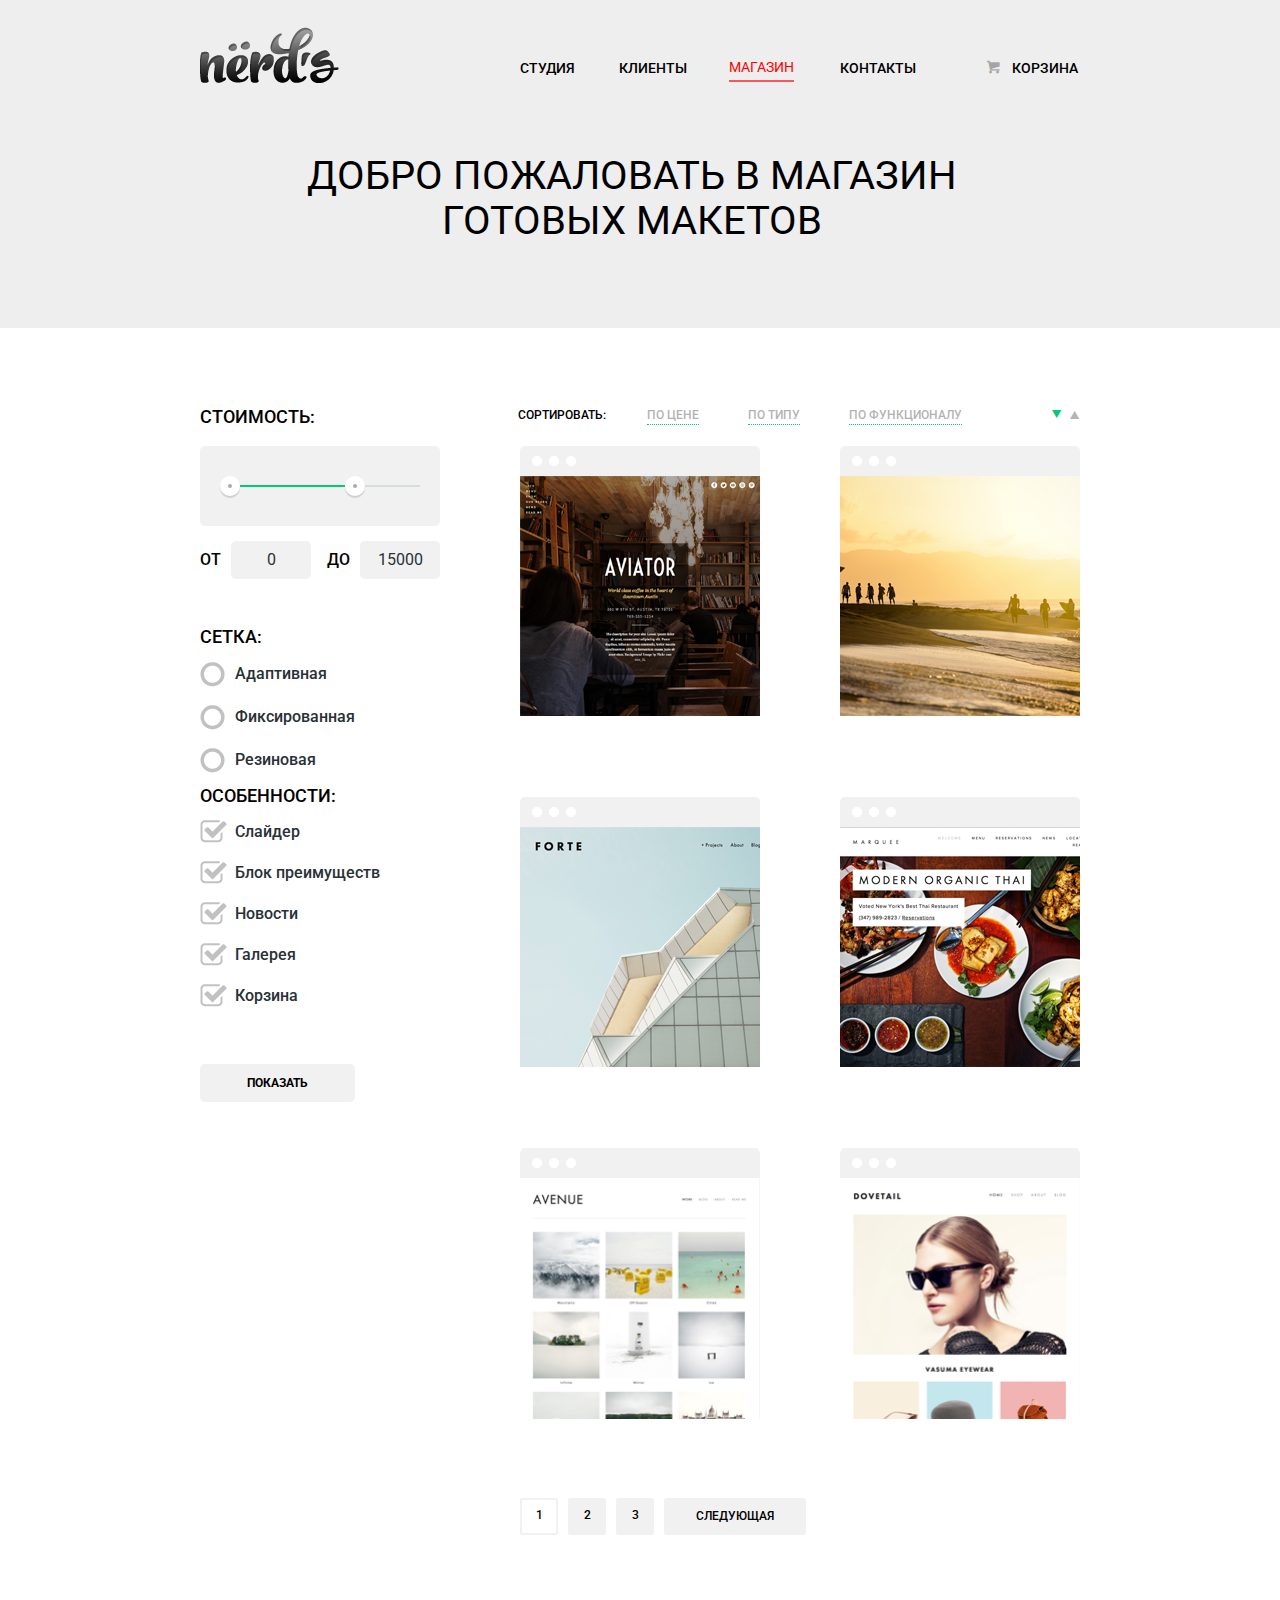
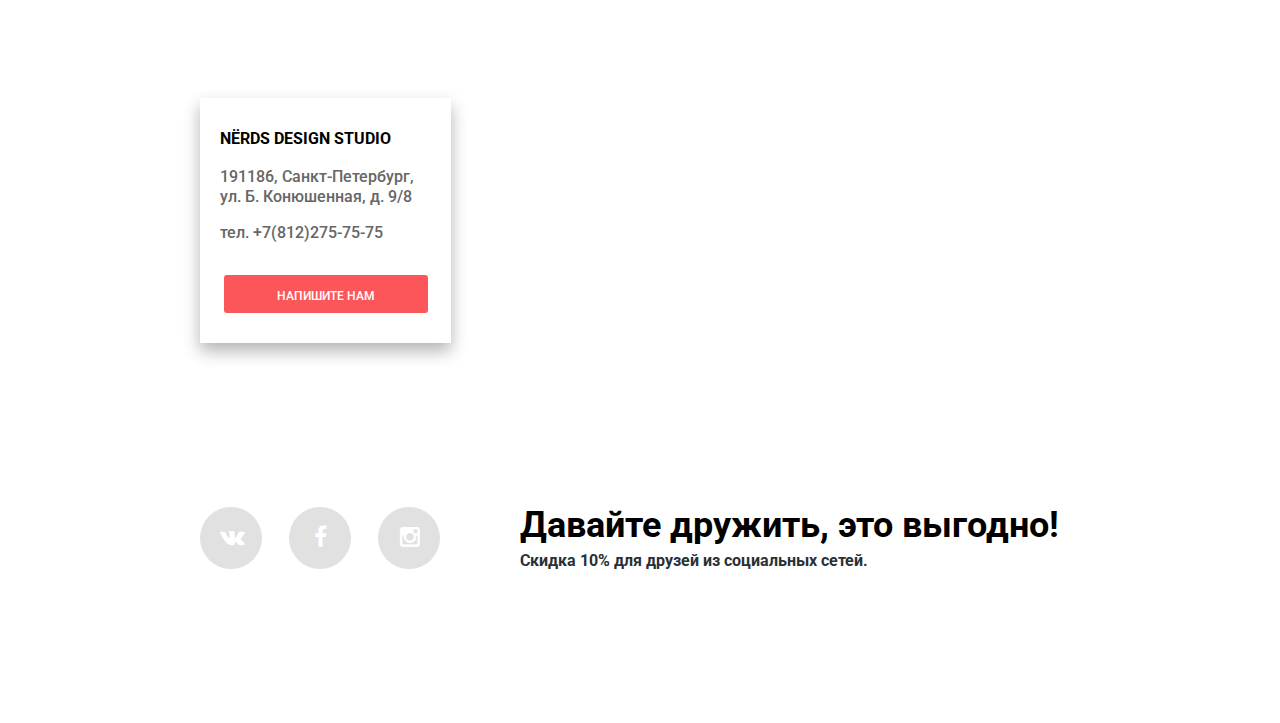
==== commit ff483c0d: "Верстка" ====
--- a/catalog.html
+++ b/catalog.html
@@ -5,7 +5,7 @@
      <link href='https://fonts.googleapis.com/css?family=Roboto:400,500,700&subset=cyrillic-ext,latin' rel='stylesheet' type='text/css'>
      <link href="css/normalize.css" type="text/css" rel="stylesheet">
      <link href="css/style.css" type="text/css" rel="stylesheet">
-     <title>HTML Academy: Нердс</title>
+     <title>Магазин</title>
   </head>
 <body>
  <header class="main-header">
@@ -15,11 +15,21 @@
         </div>
       <nav class="main-navigation">
         <ul class="main-menu nowrap">
-            <li class="top-menu-link"><a href="#">Студия</a></li>
-            <li class="top-menu-link"><a href="#">Клиенты</a></li>
-            <li class="top-menu-link"><a href="index.html">Магазин</a></li>
-            <li class="top-menu-link"><a href="#">Контакты</a></li>
-            <li class="top-menu-link"><span class="icon-basket"></span><a href="#">Корзина</a></li>
+            <li class="top-menu-link">
+              <a href="index.html">Студия</a>
+            </li>
+            <li class="top-menu-link">
+              <a href="#">Клиенты</a>
+            </li>
+            <li class="top-menu-link">
+              <span class="active">Магазин</span>
+            </li>
+            <li class="top-menu-link">
+              <a href="#">Контакты</a>
+            </li>
+            <li class="top-menu-link">
+              <span class="icon-basket"></span><a href="#">Корзина</a>
+            </li>
          </ul>
       </nav>
     </div>
@@ -57,37 +67,27 @@
         <div class="grid">
           <fieldset>
               <legend>Сетка:</legend>
-          <ul class="grid-functions">
-           <li>
-            <input type="radio" name="type" value="Адаптивная" checked>
-             <label>Адаптивная</label><br>
-           </li>
-           <li>
-             <input type="radio" name="type" value="Фиксированная">
-             <label>Фиксированная</label><br>
-           </li>
-           <li>
-            <input type="radio" name="type" value="Резиновая">
-              <label>Резиновая</label>
-           </li>
-         </ul>
+            <input type="radio" name="type" id="grid-functions-1" value="Адаптивная">
+                <label for="grid-functions-1">Адаптивная</label><br>
+            <input type="radio" name="type" id="grid-functions-2" value="Фиксированная">
+                <label for="grid-functions-2">Фиксированная</label><br>
+            <input type="radio" name="type" id="grid-functions-3" value="Резиновая">
+                <label for="grid-functions-3">Резиновая</label>
          </fieldset>
       </div>
       <div class="features">
          <fieldset>
             <legend>Особенности:</legend>
-        <ul class="choose-features">
-          <li><input type="checkbox" name="attribute" checked>
-              <label>Слайдер</label></li>
-          <li><input type="checkbox" name="attribute">
-              <label>Блок преимуществ</label></li>
-          <li><input type="checkbox" name="attribute" checked>
-              <label>Новости</label></li>
-          <li><input type="checkbox" name="attribute">
-              <label>Галерея</label></li>
-          <li><input type="checkbox" name="attribute">
-              <label>Корзина</label></li>
-        </ul>
+          <input type="checkbox" id="features-checkbox-1" name="attribute">
+              <label for="features-checkbox-1">Слайдер</label><br>
+          <input type="checkbox" id="features-checkbox-2" name="attribute">
+              <label for="features-checkbox-2">Блок преимуществ</label><br>
+          <input type="checkbox" id="features-checkbox-3" name="attribute">
+              <label for="features-checkbox-3">Новости</label><br>
+          <input type="checkbox" id="features-checkbox-4" name="attribute">
+              <label for="features-checkbox-4">Галерея</label><br>
+          <input type="checkbox" id="features-checkbox-5" name="attribute">
+              <label for="features-checkbox-5">Корзина</label>
        </fieldset>
       </div>
       <input class="button-show" type="submit" value="Показать">
@@ -175,17 +175,32 @@
    </div>
  </div>
 </main>
-<div class="communication">
-  <span class="communication-head"><b>NЁRDS DESIGN STUDIO</b></span><br>
-  <p>191186, Санкт-Петербург, <br>
-  ул. Б. Конюшенная, д. 9/8</p>
-  <span class="number">тел. +7(812)275-75-75</span>
-  <a class="button-write-us" href="#">Напишите нам</a>
-</div>
 <div class="map-app">
+  <div class="communication">
+    <span class="communication-head"><b>NЁRDS DESIGN STUDIO</b></span><br>
+    <p>191186, Санкт-Петербург, <br>
+    ул. Б. Конюшенная, д. 9/8</p>
+    <span class="number">тел. +7(812)275-75-75</span>
+    <a class="button-write-us" href="#">Напишите нам</a>
+  </div>
   <div class="container map-wrap">
    <script type="text/javascript" charset="utf-8" async src="https://api-maps.yandex.ru/services/constructor/1.0/js/?sid=9uSLLRkU7yz5ot2y6dyysRrsj2R7G9Mk&width=880&amp;height=416&lang=ru_RU&sourceType=constructor&scroll=true"></script>
 </div>
+</div>
+<div class="modal-content">
+  <button class="modal-content-close" type="button" name="button"></button>
+  <form action="/echo" method="post">
+    <div class="input-field-name">
+     <label>Ваше имя: </label><br>
+     <input type="text" name="name" value="ПРЕДСТАВЬТЕСЬ, ПОЖАЛУЙСТА">
+    </div>
+    <div class="input-field-email">
+     <label>Ваш e-mail: </label><br>
+     <input type="text" name="e-mail" value="ДЛЯ ОТПРАВКИ ОТВЕТА">
+    </div>
+     <label class="textarea-text"> Текст письма: <br><textarea class="textarea-letter">В СВОБОДНОЙ ФОРМЕ</textarea></label>
+     <input class="button-send" type="submit" value="ОТПРАВИТЬ">
+  </form>
 </div>
    <footer class="main-footer">
     <div class="container">
@@ -205,7 +220,7 @@
             var popup = document.querySelector(".modal-content");
             var close = document.querySelector(".modal-content-close");
             var authorize = popup.querySelector("[name=name]");
-            var form = popup.querySelector(".form")
+            var form = popup.querySelector("form")
 
             button.addEventListener("click", function(event) {
               event.preventDefault()
@@ -224,6 +239,11 @@
                        popup.classList.remove("modal-content-show");
                      }
                    }
-                 });</script>
+                 });
+            form.addEventListener("submit", function(event) {
+              event.preventDefault()
+              console.log("отправляем форму");
+            });
+   </script>
  </body>
 </html>
--- a/css/style.css
+++ b/css/style.css
@@ -48,57 +48,52 @@
   line-height: 22px;
   margin:0;
   padding:0;
-  min-width: 1200px;
-  max-width: 1200px;
   margin: 0px auto;
 }
 
 img {
-   max-width: 100%;
-   height: auto;
+  max-width: 100%;
+  height: auto;
 }
 .nowrap {
-     white-space: nowrap;
+  white-space: nowrap;
 }
 .clearfix:after {
-     content: ' ';
-     display:table;
-     clear:both;
+  content: ' ';
+  display:table;
+  clear:both;
 }
 
 .main-header {
-    min-height: 126px;
-    background-color: #eeeeee;
-    margin: 0;
-    padding: 0;
-}
-
+  min-height: 126px;
+  margin: 0;
+  padding: 0;
+  background-color: #eeeeee;
+}
 .container {
   width: 880px;
   margin: 0 auto;
   padding: 0;
   font-size: 16px;
-/*  outline: 1px solid red; */
 }
 a {
   text-decoration: none;
 }
 .index-logo {
-     width: 140px;
-     min-height: px;
-  /*   outline: 3px solid yellow; */
-     float: left;
-     padding-top: 27px;
+  width: 140px;
+  min-height: px;
+  float: left;
+  padding-top: 27px;
 }
 .main-navigation {
-  /*  outline: 3px solid yellow;*/
-    width: 700px;
-    float: right;
-    color: #000000;
-    text-transform: uppercase;
-    margin: 0;
-    padding: 0;
-    text-align: right;
+  width: 700px;
+  float: right;
+  color: #000000;
+  text-transform: uppercase;
+  margin: 0;
+  padding: 0;
+  text-align: right;
+  margin-right: 2px;
 }
 .main-menu a {
   display:inline-block;
@@ -106,50 +101,47 @@
   text-decoration: none;
 }
 .main-menu {
-    margin: 0;
-    padding: 0;
-    list-style: none;
-    margin-top: 58px;
-    padding-right: 0px;
-  /* outline: 3px solid yellow;*/
+  margin: 0;
+  padding: 0;
+  list-style: none;
+  margin-top: 52px;
+  padding-right: 0px;
 }
 .top-menu-link a:hover,
 .top-menu-link span:hover {
   color: red;
 }
-.top-menu-link, span {
-  margin: 0 18px;
+.main-navigation li {
+  display: inline-block;
   vertical-align: top;
-  display: inline-block;
-}
-.top-menu-link:nth-last-child {
-  margin: 0;
-}
-.top-menu-link.menu-basket-link {
-  margin: 0 0 0 40px;
-}
-.top-menu-link .active {
-  display: inline-block;
-  vertical-align: top;
+  margin-left: 66px;
+  font-weight: 400;
+  font-size: 14px;
+  line-height: 30px;
+}
+.icon-basket {
+  margin-right: 12px;
+  opacity: 0.3;
+}
+.main-navigation a {
+  padding: 0;
+  margin: 0;
+  color: #000000;
+  text-decoration: none;
+  font-weight: 500;
+}
+.top-menu-link:nth-child(4) {
+  margin-left: 42px;
+}
+.top-menu-link:nth-child(3) {
+  margin-left: 38px;
+}
+.top-menu-link:nth-child(2) {
+  margin-left: 40px;
+}
+.main-menu .active {
   border-bottom: 2px solid #fb565a;
-}
-
-.icon-basket::before {
-  content: "\62";
-  margin-right: 14px;
-}
-
-.top-menu-link a,
-.top-menu-link span {
-  font-family: 'Roboto', 'Arial', sans-serif;
-  font-weight: 500;
-  font-size: 14px;
-  line-height: 20px;
-  color: #000000;
-  text-decoration: none;
-}
-.top-menu-link span {
-  margin-right: 0;
+  padding-bottom: 5px;
 }
 .top-menu-link a:hover {
   color: #fb565a;
@@ -161,9 +153,6 @@
 .main-navigation ul {
   padding: 0px;
 }
-
-
-/*/////////////////SLIDER///////////////////////////////////////*/
 
 .slider-inner {
   width: 880px;
@@ -171,42 +160,42 @@
   position:relative;
 }
 .slide-image {
-    width:338px;
-    min-height:231px;
-    outline: 1px solid green;
-    float: right;
-    margin-top: 10px;
+  width:338px;
+  min-height:231px;
+  outline: 1px solid green;
+  float: right;
+  margin-top: 10px;
 }
 
 .slider{
-    height: 100%;
-    margin:0 auto;
-    background: #eeeeee;
+  height: 100%;
+  margin:0 auto;
+  background: #eeeeee;
 }
 .slider input[type=radio] {
-    position:absolute;
-    opacity:0;
+  position:absolute;
+  opacity:0;
 }
 .slider-controls{
-    position:absolute;
-    bottom: 94px;
-    left: 430px;
-    width:200px;
-    height:10px;
-    margin-left:-100px;
-    text-align:center;
-    z-index:1000;
+  position:absolute;
+  bottom: 94px;
+  left: 430px;
+  width:200px;
+  height:10px;
+  margin-left:-100px;
+  text-align:center;
+  z-index:1000;
 }
 .slider-controls label{
-    display:inline-block;
-    width:4px;
-    height:4px;
-    margin:0 3px;
-    background:white;
-    border:3px solid white;
-    vertical-align:top;
-    border-radius:50%;
-    cursor:pointer;
+  display:inline-block;
+  width:4px;
+  height:4px;
+  margin:0 3px;
+  background:white;
+  border:3px solid white;
+  vertical-align:top;
+  border-radius:50%;
+  cursor:pointer;
 }
 #btn-1:checked ~ .slider-controls label[for="btn-1"],
 #btn-2:checked ~ .slider-controls label[for="btn-2"],
@@ -214,71 +203,77 @@
     background:#c1c1c1;
 }
 .slide{
-    position:absolute;
-    top:0;
-    left:0;
-    width:100%;
-    height:100%;
-    overflow:hidden;
-  /*  outline: 1px solid black;*/
+  position:absolute;
+  top:0;
+  left:0;
+  width:100%;
+  height:100%;
+  overflow:hidden;
 }
 .slide-text{
-    width:380px;
-    padding:30px 0;
-    margin: 0;
-    color:#283136;
+  width: 470px;
+  padding:30px 0;
+  margin: 0;
+  color:#283136;
+}
+.slide-title-left {
+  width: 250px;
+}
+.slide-title-right {
+  width: 320px;
 }
 .slide-title{
-    font-size:36px;
-    line-height:1;
-    font-weight:bold;
-    color:black;
-}
+  font-size:36px;
+  line-height:1;
+  font-weight:bold;
+  color:black;
+}
+
 .slide-button {
-    display:block;
-    width:240px;
-    padding: 9px 0;
-    margin-top: 30px;
-    font-size:12px;
-    color:white;
-    text-transform:uppercase;
-    text-align:center;
-    text-decoration:none;
-    background:#fb565a;
-    border-radius:3px;
+  display:block;
+  width:240px;
+  padding: 9px 0;
+  margin-top: 30px;
+  font-size:12px;
+  color:white;
+  text-transform:uppercase;
+  text-align:center;
+  text-decoration:none;
+  background:#fb565a;
+  border-radius:3px;
 }
 .slide{
-    display:none;
+  display:none;
 }
 #btn-1:checked ~ .slides .slide:nth-child(1) {
-    display: block;
+  display: block;
 }
 #btn-2:checked ~ .slides .slide:nth-child(2) {
-    display: block;
+  display: block;
 }
 #btn-3:checked ~ .slides .slide:nth-child(3) {
-    display: block;
+  display: block;
 }
 
 .slide:nth-child(1){
-    background-image: url("../img/slide-image1.png");
-    background-repeat:no-repeat;
-    background-position:100% 10px;
+  background-image: url("../img/slide-image1.png");
+  background-repeat:no-repeat;
+  background-position:100% 10px;
 }
 .slide:nth-child(2){
-    background-image: url("../img/slide-image2.png");
-    background-repeat:no-repeat;
-    background-position: 640px 15px;
+  background-image: url("../img/slide-image2.png");
+  background-repeat:no-repeat;
+  background-position: 640px 15px;
 }
 .slide:nth-child(3){
-    background-image:url("../img/slide-image3.png");
-    background-repeat:no-repeat;
-    background-position: 540px -10px;
-}
-
-
-
-/*/////////////////SERVICES///////////////////////////////////////*/
+  background-image:url("../img/slide-image3.png");
+  background-repeat:no-repeat;
+  background-position: 540px -10px;
+}
+
+
+
+/*/////////////////SERVICES////////////////*/
 
 .services {
   width: 880px;
@@ -346,20 +341,18 @@
 }
 .service-web-sites,
 .service-apps{
-    width: 240px;
-    min-height: 300px;
-/*    outline: 2px solid black;*/
-    float: left;
-    margin-right: 80px;
-    padding:0;
+  width: 240px;
+  min-height: 300px;
+  float: left;
+  margin-right: 80px;
+  padding:0;
 }
 .service-presentations {
-    width: 240px;
-    min-height: 300px;
-  /*  outline: 2px solid black;*/
-    float:right;
-    margin: 0px;
-    padding:0;
+  width: 240px;
+  min-height: 300px;
+  float:right;
+  margin: 0px;
+  padding:0;
 }
 .service {
   margin-top: 80px;
@@ -389,33 +382,32 @@
 /* about us */
 
 .about-us {
-    min-height:341px;
-    width: 571px;
-  /*  outline: 2px solid green;*/
-    margin-right: 60px;
-    float:left;
-    margin-top: 70px;
-    margin-bottom: 73px;
-    font-family: 'Roboto', 'Arial', sans-serif;
-    font-weight: 500;
-    font-size: 16px;
-    line-height: 22px;
-    color: #283136;
+  min-height:341px;
+  width: 571px;
+  margin-right: 60px;
+  float:left;
+  margin-top: 70px;
+  margin-bottom: 56px;
+  font-family: 'Roboto', 'Arial', sans-serif;
+  font-weight: 500;
+  font-size: 16px;
+  line-height: 22px;
+  color: #283136;
 }
 li {
   list-style-type: none;
 }
 .about-us-visual {
-    min-height:341px;
-    width: 230px;
-    float:right;
-    margin-top: 61px;
-    margin-bottom: 73px;
-    font-family: 'Roboto', 'Arial', sans-serif;
-    font-weight: 400;
-    font-size: 16px;
-    line-height: 22px;
-    color: 283136;
+  min-height:341px;
+  width: 230px;
+  float:right;
+  margin-top: 61px;
+  margin-bottom: 56px;
+  font-family: 'Roboto', 'Arial', sans-serif;
+  font-weight: 400;
+  font-size: 16px;
+  line-height: 22px;
+  color: 283136;
 }
 .text-bottom,
 .about-us-title {
@@ -429,16 +421,16 @@
   margin-left: 0;
 }
 .about-us-text {
-    font-size: 16px;
-    line-height: 22px;
-    font-weight: 500;
-    color: #283136;
-    display: inline-block;
-    vertical-align: top;
-    margin-top: 19px;
-    width: 100%;
-    margin: 0;
-    margin-top: 16px;
+  font-size: 16px;
+  line-height: 22px;
+  font-weight: 500;
+  color: #283136;
+  display: inline-block;
+  vertical-align: top;
+  margin-top: 19px;
+  width: 100%;
+  margin: 0;
+  margin-top: 16px;
 }
 .about-us ul li {
   margin-bottom: 19px;
@@ -482,7 +474,7 @@
   top: 0px;
 }
 .year span:after {
-    content: " ";
+  content: " ";
   display: inline-block;
   vertical-align: middle;
   width: 65px;
@@ -505,20 +497,21 @@
   margin: 0 5px;
 }
 .map-app {
-    min-height: 416px;
-    width: 100%;
-  /*  outline: 2px solid green;*/
+  min-height: 416px;
+  width: 100%;
+  z-index: 1;
+  padding: 80px 10px;
 }
 .text-top h1 {
   font-family: 'Roboto', 'Arial', sans-serif;
   font-weight: 400;
-    font-size: 40px;
-    line-height: 45px;
-    color: #000000;
-    text-transform: uppercase;
-    display: inline-block;
-    text-align: center;
-    margin-bottom: 93px;;
+  font-size: 40px;
+  line-height: 45px;
+  color: #000000;
+  text-transform: uppercase;
+  display: inline-block;
+  text-align: center;
+  margin-bottom: 93px;;
 }
 .feature h2,
 .text-bottom,
@@ -532,7 +525,7 @@
 .about-us-visual h4 {
   margin-top: 64px;
   margin-bottom: 25px;
-  margin-left: -7px;
+  margin-left: -10px;
 }
 .about-us-list {
   padding-left: 3px;
@@ -552,7 +545,7 @@
   margin-right: 11px;
 }
 .about-us-visual li {
-margin-bottom: 19px;
+ margin-bottom: 19px;
 }
 .text-top {
   margin:0;
@@ -571,12 +564,14 @@
   opacity: 1;
 }
 a.glukhanko-cite {
-    width: 198px;
-    height: 37px;
-    margin-right: 128px;
-    vertical-align:  middle;
-    padding-left: 11px;
-    opacity: 0.2
+  width: 198px;
+  height: 37px;
+  margin-right: 118px;
+  vertical-align:  middle;
+  padding-left: 20px;
+  padding-bottom: 13px;
+  opacity: 0.2
+
 }
 a.borodinsky-cite {
   width: 209px;
@@ -587,7 +582,8 @@
 a.academy-cite {
   width: 199px;
   height: 68px;
-  margin-right: 124px;
+  margin-right: 116px;
+  padding-bottom: 5px;
   vertical-align: middle;
   opacity:0.2
 }
@@ -596,12 +592,12 @@
   width: 880px;
   margin: 0 auto;
   padding: 0;
-  padding-top: 50px;
+  padding-top: 46px;
   padding-right: 20px;
   border-top: 2px solid #eeeeee;
   border-bottom: 2px solid #eeeeee;
-  padding-bottom: 4px;
-  margin-bottom: 50px;
+  padding-bottom: 18px;
+  margin-bottom: 85px;
 }
 .logos a {
   display: inline-block;
@@ -614,18 +610,20 @@
   line-height: 20px;
   text-align: left;
   background-color: white;
-  padding: 25px 0px;
+  padding: 28px 0px;
   z-index: 500;
   position: absolute;
-  margin-top: 90px;
-  margin-left: 176px;
+  margin-top: 85px;
+  margin-left: 160px;
   padding-right: 23px;
   padding-bottom: 30px;
+  box-shadow: 0 8px 16px rgba(0, 0, 0, 0.3);
 }
 .communication-head {
   text-transform: uppercase;
   line-height: 25px;
   color: #000000;
+  margin-left: 20px;
 }
 .communication p {
   margin-left: 20px;
@@ -644,7 +642,7 @@
   display: block;
   vertical-align: top;
   padding-top: 12px;
-  margin-top: 30px;
+  margin-top: 32px;
   margin-left: 24px;
   width: 204px;
   height: 26px;
@@ -652,12 +650,24 @@
   border-radius: 3px;
   text-decoration: none;
 }
+.button-write-us:hover {
+  background-color: #d6494d;
+}
+.button-write-us:active {
+  background-color: #b63538;
+}
 .button-show, {
   font-size: 12px;
   line-height: 18px;
   font-family: 'Roboto', 'Arial', sans-serif;
   font-weight: 700;
   text-transform: uppercase;
+}
+.button-show:hover {
+  background: #e5e5e5;
+}
+.button-show:active {
+  background: #d5d5d5;
 }
 .sort {
   text-transform: uppercase;
@@ -679,7 +689,6 @@
   float: left;
   margin-top: -5px;
   margin-left: -2px;
-/*  outline: 1px solid black;/*/*
 }
 .sort a {
   font-family: 'Roboto', 'Arial', sans-serif;
@@ -693,19 +702,19 @@
   opacity: 1;
 }
 .sort li {
-    font-size: 12px;
-    line-height: 18px;
-    color: #b2b2b2;
-    display: inline-block;
-    vertical-align: top;
-    padding: 0;
-    margin: 0;
-    margin-right: 45px;
-    border-bottom: 1px dotted #00ca74;
+  font-size: 12px;
+  line-height: 18px;
+  color: #b2b2b2;
+  display: inline-block;
+  vertical-align: top;
+  padding: 0;
+  margin: 0;
+  margin-right: 45px;
+  border-bottom: 1px dotted #00ca74;
 }
 .sort li:hover {
-    color: #000000;
-    border-bottom: 1px solid #00ca74;
+  color: #000000;
+  border-bottom: 1px solid #00ca74;
 }
 .sort li:nth-child(3) {
   margin:0;
@@ -815,7 +824,7 @@
 }
 .regulation {
   font-family: 'Roboto', 'Arial', sans-serif;
-  font-weight: 400;
+  font-weight: 500;
   color: #283136;
   font-size: 16px;
   line-height: 20px;
@@ -851,69 +860,66 @@
   color: #000000;
   font-weight: 500;
 }
-.grid-functions input[type="radio"] + label:before {
-  content: "\25cb";
+input[type="radio"] {
+  display: none;
+}
+input[type="radio"] + label {
+  position: relative;
   display: inline-block;
   vertical-align: top;
-  width: 25px;
-  height: 25px;
-  font-family: "symbols-nerds";
-  font-size: 28px;
-  color: #c1c1c1;
-  margin-right: 10px;
-}
-.grid-functions input[type="radio"]:checked + label:before {
-  content:"\25cf";
-  display: inline-block;
-  vertical-align: top;
-  font-family: "symbols-nerds";
-  font-size: 28px;
-  color: #c1c1c1;
-  margin-right: 10px;
-}
-.grid-functions input[type="radio"] + label {
-  display: inline-block;
-  vertical-align: top;
-  text-align: left;
-  height: 35px;
+  font-size: 16px;
+  line-height: 23px;
+  color: #283136;
+  padding-left: 35px;
   cursor: pointer;
-}
-input[type="radio"],
-input[type="checkbox"] {
-  display: none;
-}
-.features input[type="checkbox"] + label:before {
-  content: "\2610";
-  display: inline-block;
-  vertical-align: top;
-  font-family: "symbols-nerds";
+  margin: 10px 0;
+}
+input[type="radio"] + label::before {
+  content: " ";
+  display: block;
+  background: url("../img/sprites.png") no-repeat;
+  background-position: -50px 0;
   width: 25px;
   height: 25px;
   position: absolute;
   top: 0;
   left: 0;
-  font-size: 28px;
-  line-height: 20px;
-  color: #c1c1c1;
-}
-.features input[type="checkbox"]:checked + label:before {
-  content: "\2611";
-  font-family: "symbols-nerds";
-  display: inline-block;
-  vertical-align: top;
-  font-size: 28px;
-  color: #c1c1c1;
+}
+input[type="radio"]:checked + label::before {
+  background-position: -24px 0;
   width: 25px;
   height: 25px;
+}
+
+input[type="checkbox"] {
+  display: none;
+}
+input[type="checkbox"] + label {
+  position: relative;
+  display: inline-block;
+  vertical-align: top;
+  font-size: 16px;
+  line-height: 23px;
+  color: #283136;
+  padding-left: 35px;
+  cursor: pointer;
+  margin: 9px 0;
+}
+input[type="checkbox"] + label::before {
+  content: " ";
+  display: block;
+  background: url("../img/sprites.png") no-repeat;
+  background-position: -77px 0;
+  width: 27px;
+  height: 23px;
   position: absolute;
   top: 0;
   left: 0;
 }
-input[type="checkbox"] + label {
-  position: relative;
-  padding-left: 35px;
-  line-height: 35px;
-  cursor: pointer;
+input[type="checkbox"]:checked + label::before {
+  background-position: 0 0;
+  width: 23px;
+  height: 23px;
 }
 .button-show {
   width: 155px;
@@ -926,6 +932,7 @@
   text-transform:uppercase;
   font-weight: 700;
   border-radius: 5px;
+  margin-top: 48px;
 }
 .catalog-content {
   min-height: 1285px;
@@ -945,24 +952,20 @@
   width: 560px;
   min-height: 1005px;
   float: right;
-/*  outline: 1px solid blue;*/
   padding: 0;
   margin:0;
   margin-top: 83px;
   margin-bottom: -6px;
 }
 .filter {
-    height: 220px;
-    float: left;
-  /*  outline: 1px solid black;*/
+  height: 220px;
+  float: left;
 }
 .form.php {
-/*  outline: 1px solid black;*/
   margin: 0;
   padding: 0;
 }
 .range-filter {
-  /*outline: 1px solid black;*/
   margin: 0;
   padding: 0;
  }
@@ -978,7 +981,6 @@
   text-transform:uppercase;
   padding: 0;
   margin: 0;
-/*  outline: 1px solid black;*/
 }
 .filter-text {
   margin-bottom: 14px;
@@ -989,24 +991,23 @@
   padding: 8px 0 47px 0;
 }
 .choose-features li {
-padding-bottom: 5px;
+  padding-bottom: 5px;
 }
 .features legend {
   margin-top: 36px;
 }
 .model {
- /*outline: 2px solid black;*/
- width: 240px;
- height: 270px;
- display: block;
- float: left;
- margin: 0;
- padding: 0;
- margin-bottom: 51px;
- border-top: 30px solid #f1f1f1;
- border-radius: 5px 5px 0 0;
- z-index: 1;
- position: relative
+  width: 240px;
+  height: 270px;
+  display: block;
+  float: left;
+  margin: 0;
+  padding: 0;
+  margin-bottom: 51px;
+  border-top: 30px solid #f1f1f1;
+  border-radius: 5px 5px 0 0;
+  z-index: 1;
+  position: relative
 }
 .model-aviator,
 .model-forte,
@@ -1029,7 +1030,6 @@
 }
 .paginator {
   height: 38px;
- /*width: 284px;*/
   vertical-align: top;
   font-size: 12px;
   line-height: 18px;
@@ -1039,16 +1039,16 @@
 }
 .pagination-item {
   background: #f1f1f1;
- margin: 5px;
- float: left;
- text-align: center;
- color: black;
- font-weight: 500;
- border-radius: 2px;
- width: 34px;
- height: 27px;
- padding-top: 6px;
- border: 2px solid #f1f1f1;
+  margin: 5px;
+  float: left;
+  text-align: center;
+  color: black;
+  font-weight: 500;
+  border-radius: 2px;
+  width: 34px;
+  height: 27px;
+  padding-top: 6px;
+  border: 2px solid #f1f1f1;
 }
 .pagination-item:nth-child(1) {
   background: none;
@@ -1063,6 +1063,14 @@
   height: 27px;
   padding-top: 6px;
 }
+.pagination-item:hover {
+  background: #e5e5e5;
+  border: 2px solid #e5e5e5;
+}
+.pagination-item:active {
+  background: #d5d5d5;
+  border: 2px solid #d5d5d5;
+}
 .next {
   font-size: 12px;
   background: #f1f1f1;
@@ -1081,10 +1089,17 @@
   width: 138px;
   border: 2px solid #f1f1f1;
 }
+.next:hover {
+  background: #e5e5e5;
+  border: 2px solid #e5e5e5;
+}
+.next:active {
+  background: #d5d5d5;
+  border: 2px solid #d5d5d5;
+}
 .map-app {
   width: 1200px;
   height: 420px;
-  border: 1px solid gray;
   margin: 0 auto;
   padding: 0 10px;
 }
@@ -1116,10 +1131,10 @@
   padding-top: 35px;
   text-align: center;
   display: none;
+  transition: all .25s;
+  -o-transition: all .25s;
+  -moz-transition: all .25s;
   -webkit-transition: all .25s;
-     -moz-transition: all .25s;
-     -o-transition: all .25s;
-     transition: all .25s;
 }
 .window span{
   font-size: 18px;
@@ -1150,28 +1165,36 @@
 .window a:active {
   background-color: #b63538;
 }
+.window span {
+  font-size: 18px;
+  line-height: 24px;
+  color: #000000;
+  font-weight: 500;
+}
 .model:hover .window {
   display: block;
+}
+.model-thai a {
+  margin-top: 20px;
 }
 .description {
   font-size: 14px;
   line-height: 18px;
   color: #283136;
+  font-weight: 500;
 }
 .active {
   color: #f00;
 }
 .contacts {
-    min-height:63px;
-    width: 880px;
-/*    outline: 2px solid green;*/
-    margin-top: 74px;
-    margin-bottom: 76px;
-    padding:0;
-    padding-bottom: 77px;
+  min-height:63px;
+  width: 880px;
+  margin-top: 74px;
+  margin-bottom: 76px;
+  padding:0;
+  padding-bottom: 77px;
 }
 .text-bottom {
- /* outline: 2px solid yellow;*/
   width: 550px;
   float: left;
 }
@@ -1180,14 +1203,13 @@
   margin: 0px;
 }
 .text-bottom-small {
- font-family: 'Roboto', 'Arial', sans-serif;
- font-weight: 700;
- font-size: 16px;
- line-height: 3px;
- color: #283136;
+  font-family: 'Roboto', 'Arial', sans-serif;
+  font-weight: 700;
+  font-size: 16px;
+  line-height: 3px;
+  color: #283136;
 }
 .social-buttons {
-/*  outline: 1px solid black;*/
   width:310px;
   float: left;
   margin-right: 10px;
@@ -1200,10 +1222,9 @@
 	height: 62px;
   font-size: 23px;
 	background: #e1e1e1;
-    -moz-border-radius: 50px;
+  -moz-border-radius: 50px;
 	-webkit-border-radius: 50px;
 	border-radius: 60px;
-  /*outline: 2px solid yellow;*/
  }
  .social-buttons .social:nth-child(1),
  .social-buttons .social:nth-child(2) {
@@ -1212,13 +1233,13 @@
  .icon-vk,
  .icon-instagramm,
  .icon-facebook {
-   display: inline-block;
-   vertical-align: middle;
-   text-align: center;
-   color: white;
-   position: relative;
-   top: 18px;
-   left: 1px;
+  display: inline-block;
+  vertical-align: middle;
+  text-align: center;
+  color: white;
+  position: relative;
+  top: 18px;
+  left: 20px;
  }
  .social:hover {
    background: #fb565a;
@@ -1240,10 +1261,6 @@
 }
 .model:hover {
   opacity: 1;
-}
-
-.map-app {
-  z-index: 1;
 }
 .textarea-letter {
   font-size: 12px;
@@ -1262,13 +1279,12 @@
 .modal-content {
   width: 630px;
   height: 416px;
-/*  outline: 1px solid black;*/
   margin: 0;
   padding-left: 80px;
   padding-top: 55px;
   box-sizing: border-box;
-  position: absolute;
-  top: 1600px;
+  position: fixed;
+  bottom: 20%;
   left: 50%;
   margin-left: -310px;
   background-color: white;
@@ -1295,8 +1311,6 @@
   }
 }
 
-
-
 .modal-content-close {
   position: absolute;
   top: 6px;
@@ -1380,10 +1394,10 @@
   float: left;
 }
 .input-field-email label {
-    font-size: 16px;
-    line-height: 18px;
-    color: #000000;
-    margin-bottom: 10px;
+  font-size: 16px;
+  line-height: 18px;
+  color: #000000;
+  margin-bottom: 10px;
 }
 .input-field-email input {
   width: 203px;
@@ -1414,7 +1428,7 @@
   display: inline-block;
   vertical-align: top;
   float: right;
-  color: #b5b5b5;
+  color: #00ca74;
   font-size: 20px;
   line-height: 20px;
   margin: -7px -2px 4px 0;
@@ -1435,32 +1449,6 @@
 .toggles a:active {
   color: #000000;
 }
-/*.toggles a:nth-child(1) {
-  content: "\25bc";
-  font-family: 'Roboto', 'Arial', sans-serif;
-  display: inline-block;
-  vertical-align: top;
-  float: right;
-  color: #b5b5b5;
-  font-size: 12px;
-  line-height: 20px;
-  margin: 0;
-  padding: 0;
-}
-.toggles a:nth-child(2) {
-  content: "\25b2";
-  display: inline-block;
-  vertical-align: top;
-  float: right;
-  padding-right: 6px;
-  font-family: 'Roboto', 'Arial', sans-serif;
-  color: #b5b5b5;
-  font-size: 12px;
-  line-height: 20px;
-  padding: 0;
-  margin: 0 3px 0 0;*/
-}
-
 .location {
  width: 1200px;
  height: 420px;
